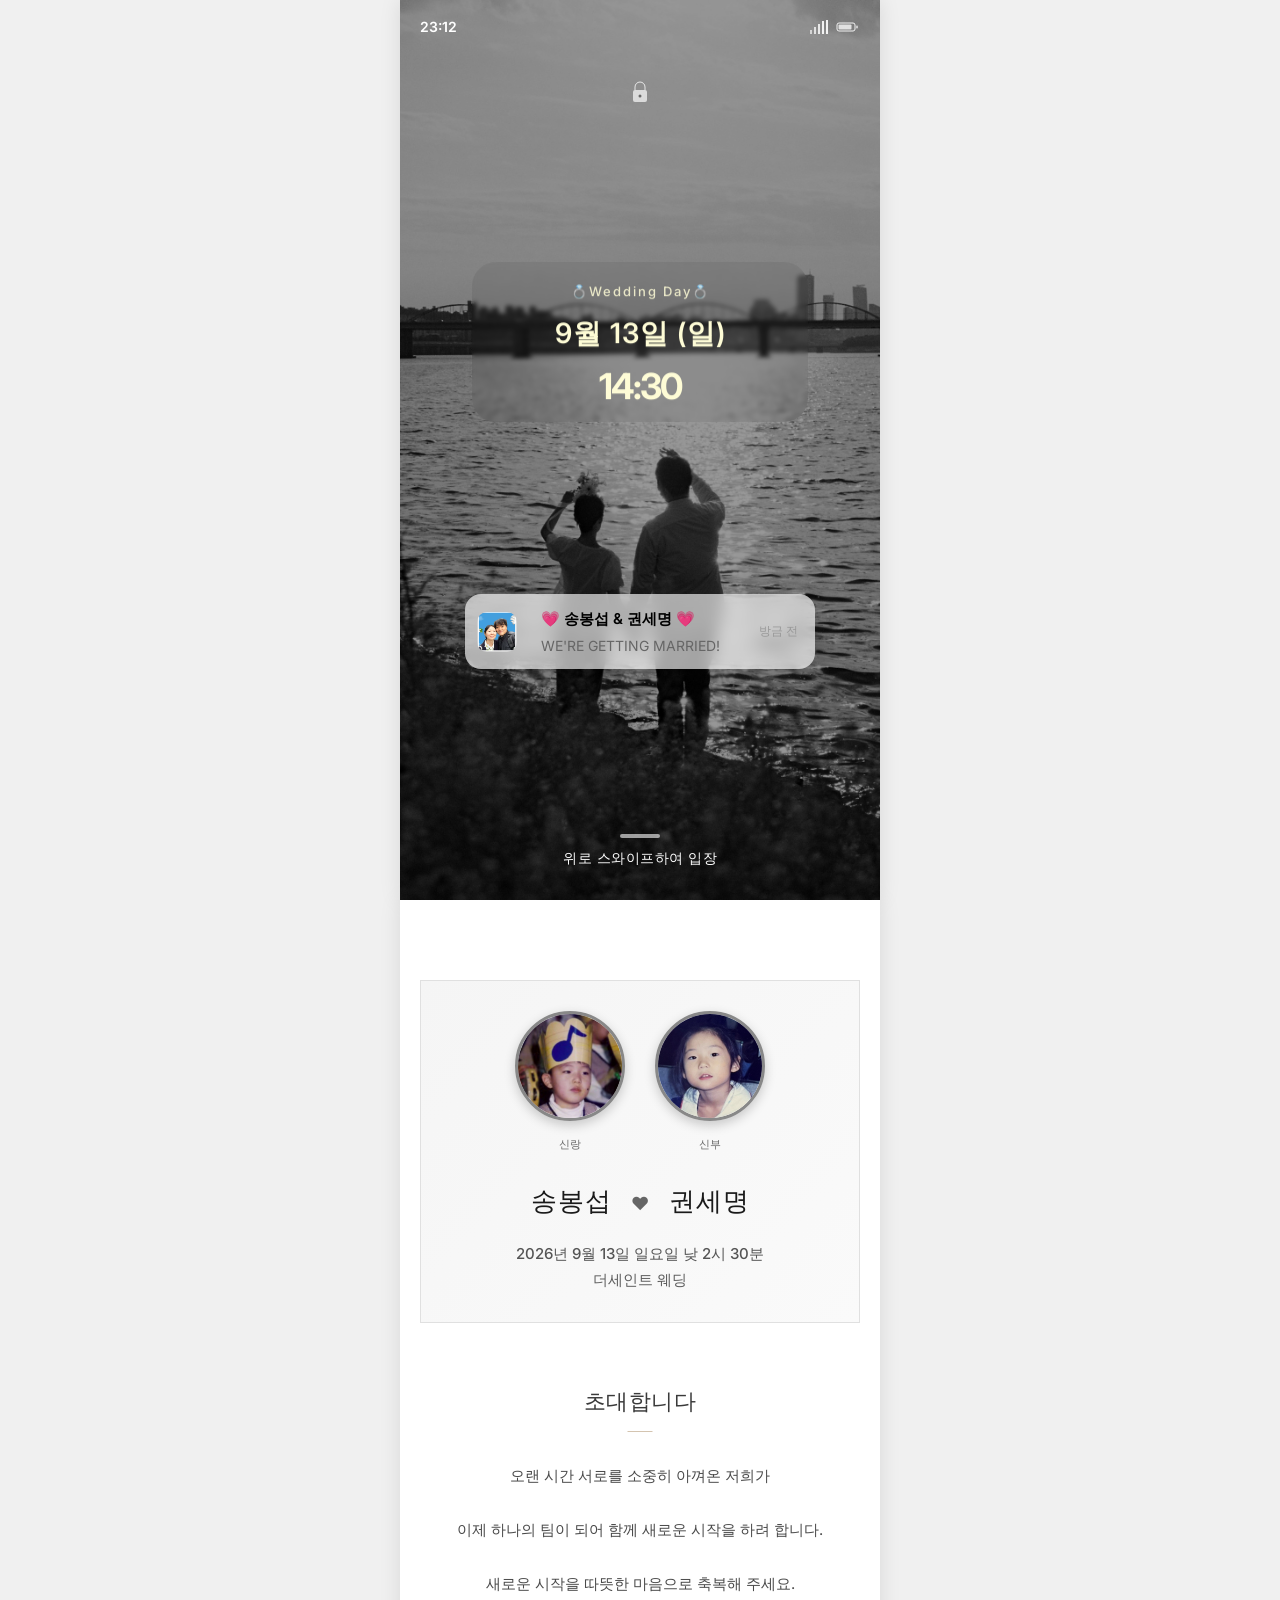
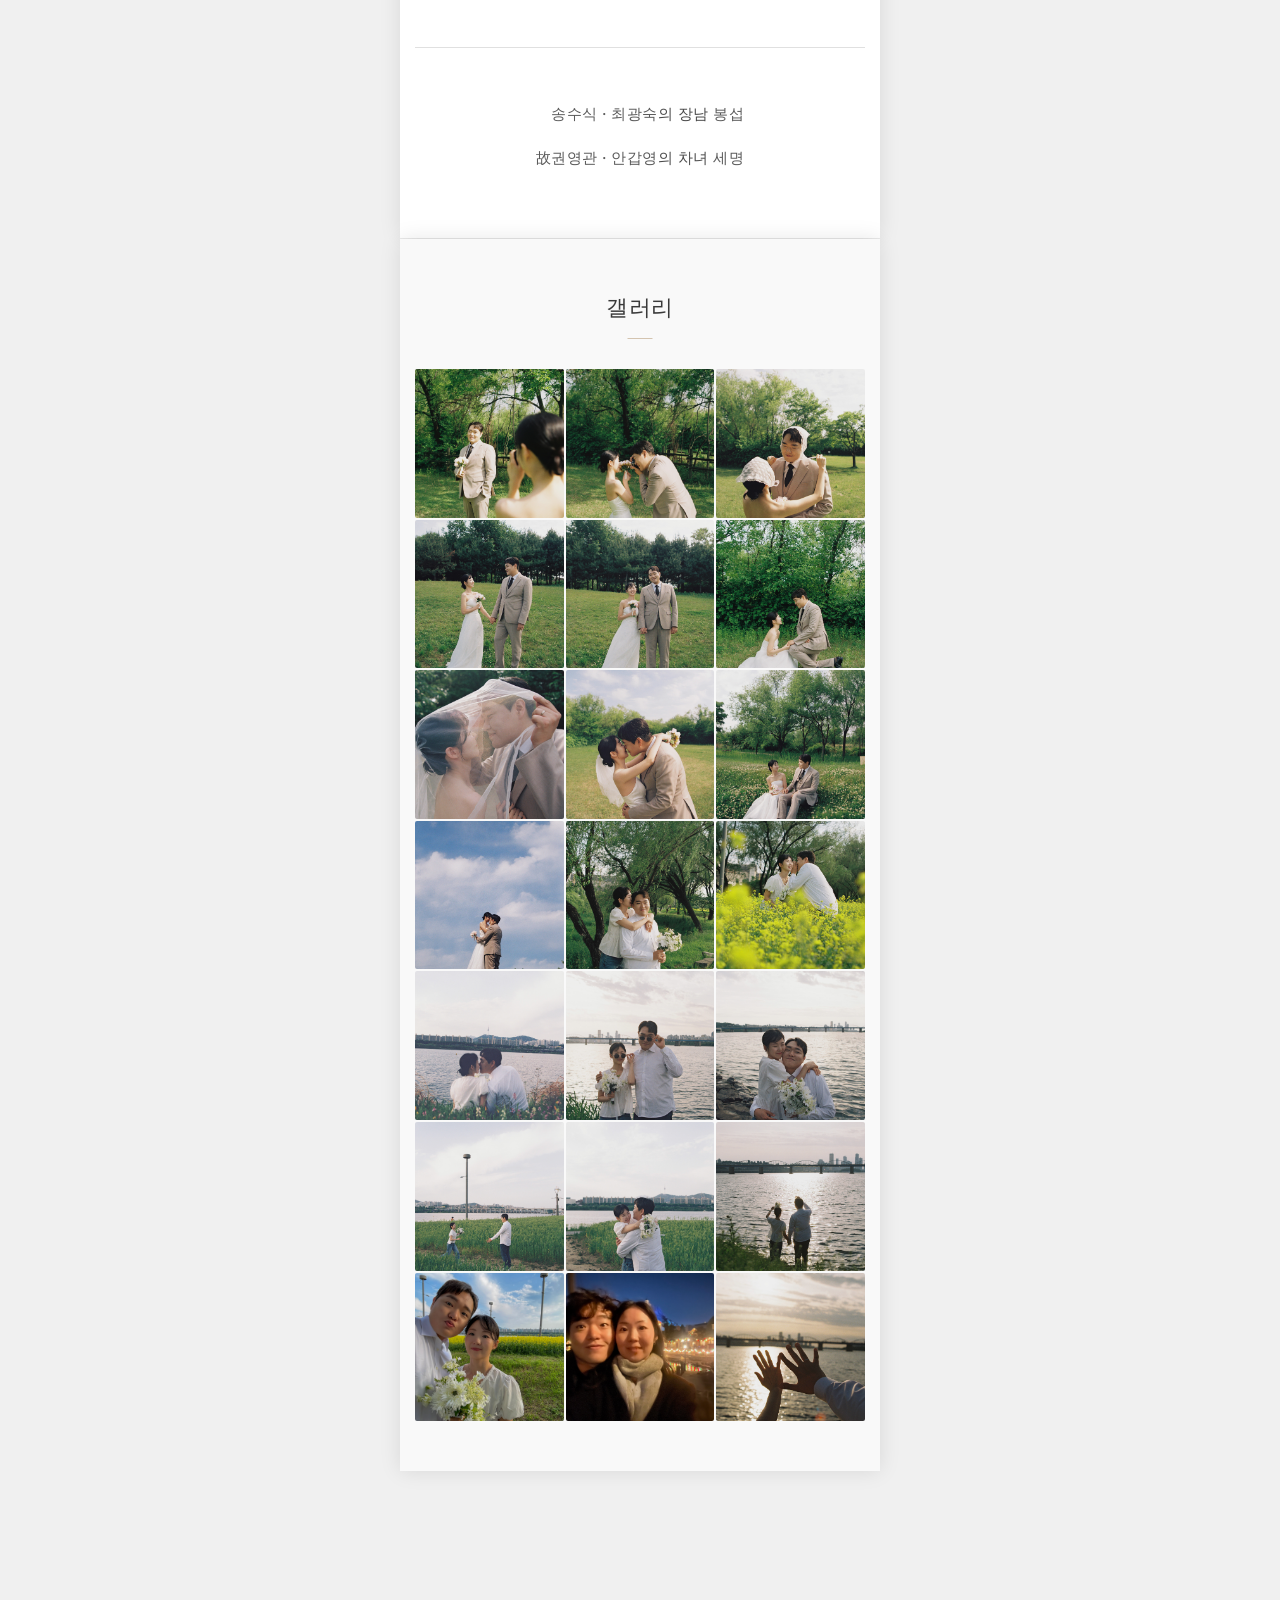
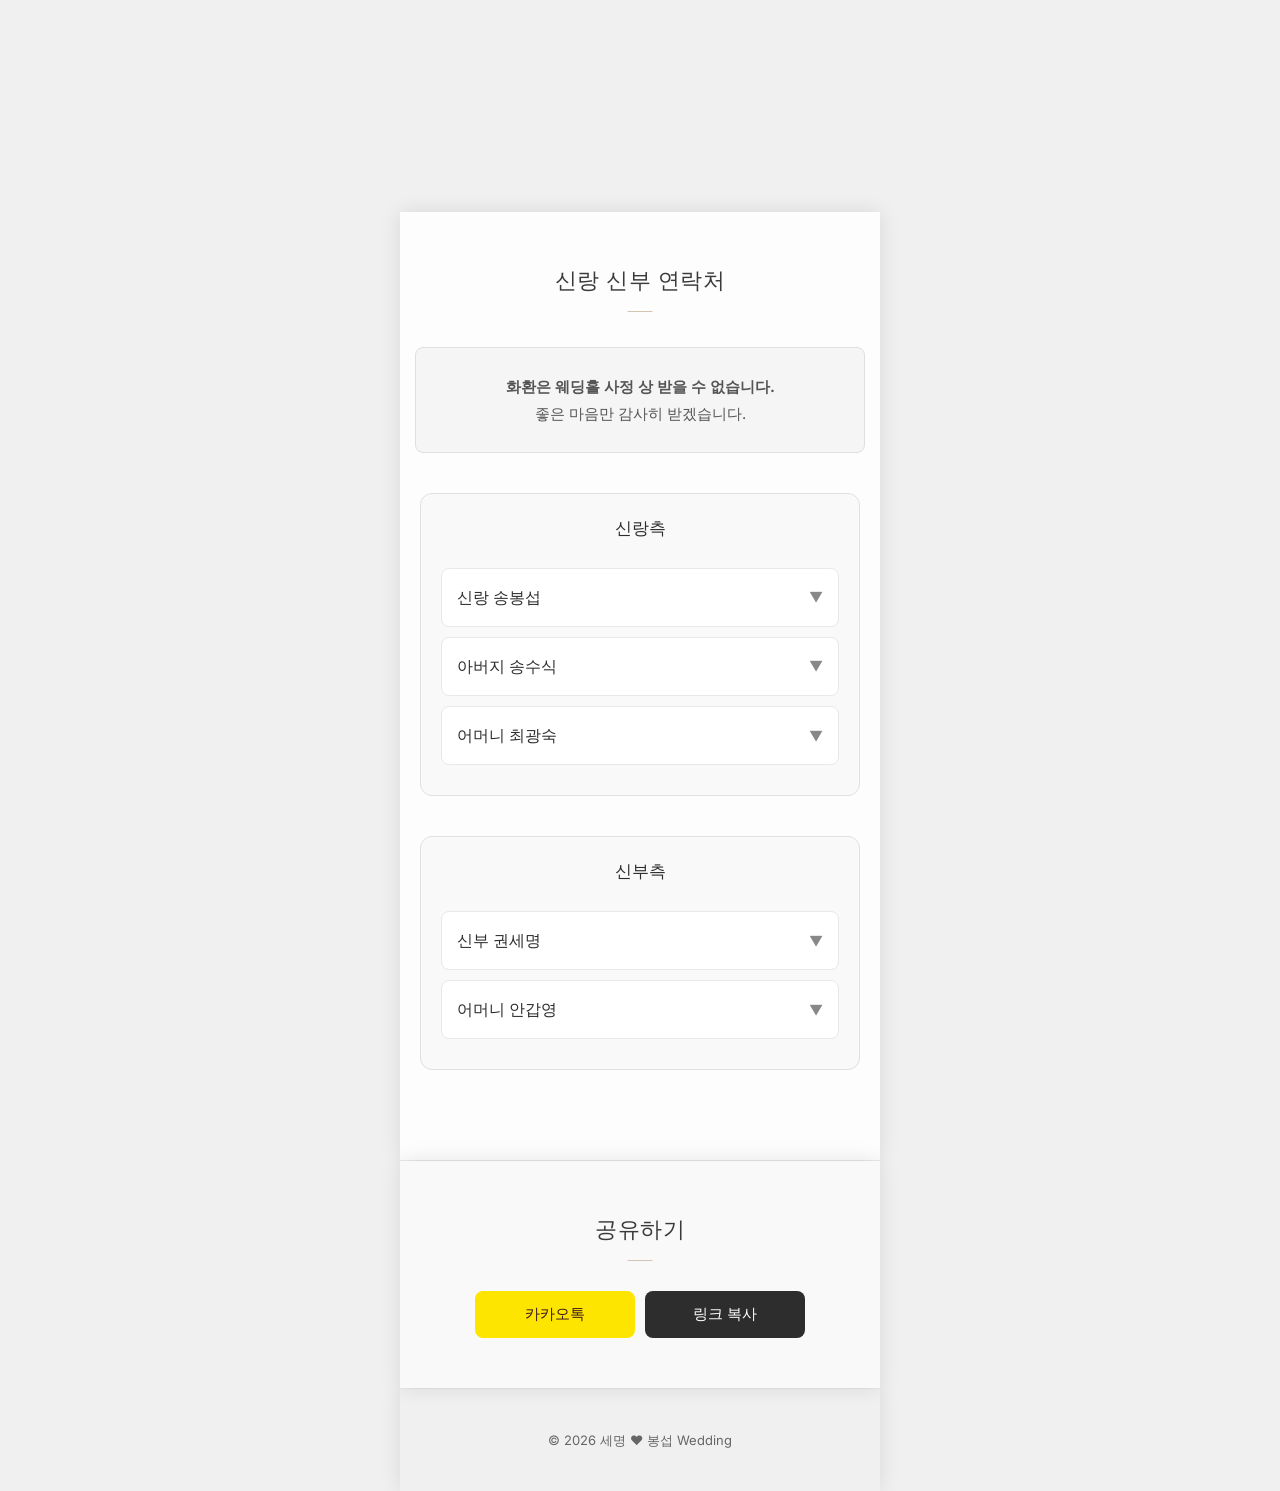
==== index.html @ 3d3e195f "20260707 계좌번호 태그 수정" ====
<!DOCTYPE html>
<html lang="ko">
<head>
    <meta charset="UTF-8">
    <meta name="viewport" content="width=device-width, initial-scale=1.0">
    <title>Happy Wedding Day!</title>
    <meta property="og:title" content="Song Bongsub & Kwon Semyung">
    <meta property="og:description" content="Sunday, September 13, 2026">
    <meta property="og:url" content="https://sb-wedding.github.io">
    <meta property="og:image" content="images/thumbnail_renewal.jpg">
    <link rel="stylesheet" href="styles.css?v=20260707-account">
    <link rel="preconnect" href="https://fonts.googleapis.com">
    <link rel="preconnect" href="https://fonts.gstatic.com" crossorigin>
    <link href="https://fonts.googleapis.com/css2?family=Noto+Serif+KR:wght@300;400;500;700&family=Nanum+Myeongjo:wght@400;700&family=Inter:wght@200;300;400;500;600;700&display=swap" rel="stylesheet">
    <script src="https://developers.kakao.com/sdk/js/kakao.js"></script>
</head>
<body class="page-groom" data-site-url="https://sb-wedding.github.io">
    <!-- 메인 커버 (잠금화면 스타일) -->
    <section class="cover">
        <div class="cover-image">
            <img src="images/thumbnail_renewal.jpg" alt="웨딩 메인 사진"> 
            <!-- 위 사진이 메인 사진이 됩니다. -->
        </div>
        
        <!-- 상태바 -->
        <div class="status-bar">
            <span class="time-status"></span>
            <div class="status-icons">
                <svg class="signal-icon" width="18" height="14" viewBox="0 0 18 14" fill="none">
                    <rect x="0" y="10" width="2" height="4" fill="white" opacity="0.7"/>
                    <rect x="4" y="7" width="2" height="7" fill="white" opacity="0.8"/>
                    <rect x="8" y="4" width="2" height="10" fill="white" opacity="0.9"/>
                    <rect x="12" y="1" width="2" height="13" fill="white"/>
                    <rect x="16" y="0" width="2" height="14" fill="white"/>
                </svg>
                <svg class="battery-icon" width="24" height="14" viewBox="0 0 24 14" fill="none">
                    <rect x="1" y="3" width="18" height="8" rx="2" fill="none" stroke="white" stroke-width="1"/>
                    <rect x="2.5" y="4.5" width="13" height="5" rx="1" fill="white" opacity="0.85"/>
                    <rect x="20" y="5.5" width="2" height="3" rx="1" fill="white" opacity="0.7"/>
                </svg>
            </div>
        </div>
        
        <!-- 잠금 아이콘 -->
        <div class="lock-icon">
            <svg width="22" height="26" viewBox="0 0 22 26" fill="none">
                <path d="M6 10V7C6 4.23858 8.23858 2 11 2C13.7614 2 16 4.23858 16 7V10" stroke="white" stroke-width="1" stroke-linecap="round"/>
                <rect x="4" y="10" width="14" height="12" rx="2" fill="white" opacity="0.85"/>
                <circle cx="11" cy="16" r="1.5" fill="black" opacity="0.6"/>
            </svg>
        </div>
        
        <!-- 날짜와 시간 -->
        <div class="lockscreen-datetime">
            <div class="lockscreen-wedding-label">💍Wedding Day💍</div>
            <div class="lockscreen-date">9월 13일 (일)</div>
            <div class="lockscreen-time">14:30</div>
        </div>
        
        <!-- 알림 스타일 메시지 -->
        <div class="notification">
            <div class="notification-icon">
                <img src="images/icon_heart_2.png" alt="하트">
            </div>
            <div class="notification-content">
                <div class="notification-title">💗 송봉섭 & 권세명 💗</div>
                <div class="notification-text">WE'RE GETTING MARRIED!</div>
            </div>
            <div class="notification-time">방금 전</div>
        </div>
        
        <!-- Swipe up 안내 -->
        <div class="swipe-up">
            <div class="swipe-line"></div>
            <p>위로 스와이프하여 입장</p>
        </div>
    </section>

    <!-- 인사말 -->
    <section class="greeting" id="main-content">
        <div class="couple-intro">
            <div class="couple-photos">
                <div class="groom-photo">
                    <img src="images/groom.jpg" alt="신랑 사진">
                    <span class="photo-label">신랑</span>
                </div>
                <div class="bride-photo">
                    <img src="images/bride.jpg" alt="신부 사진">
                    <span class="photo-label">신부</span>
                </div>
            </div>
            <h1 class="couple-names">송봉섭 <span class="heart">♥</span> 권세명</h1>
            <p class="wedding-info">
                <span class="wedding-date-full">2026년 9월 13일 일요일 낮 2시 30분</span><br>
                <span class="wedding-venue">더세인트 웨딩</span>
            </p>
        </div>
        
        <h2 class="section-title">초대합니다</h2>
        <!-- <p class="greeting-text">
            함께 있는 시간이 좋아<br>
            평생을 약속하게 되었습니다.<br><br>

            이제 그 마음 그대로<br>
            오래도록 함께 걸어가려 합니다.<br><br>

            부디 오셔서 저희의 새로운 출발을<br>
            축복해 주시면 감사하겠습니다.
        </p> -->
        <p class="greeting-text">
            오랜 시간 서로를 소중히 아껴온 저희가<br><br>

            이제 하나의 팀이 되어 함께 새로운 시작을 하려 합니다.<br><br>

            새로운 시작을 따뜻한 마음으로 축복해 주세요.<br>
        </p>
        <div class="parents">
            <div class="parent-info">
                <p><strong>　송수식 · 최광숙</strong>의 장남 <strong>봉섭</strong></p>
            </div>
            <div class="parent-info">
                <p><strong>故권영관 · 안갑영</strong>의 차녀 <strong>세명</strong></p>
            </div>
        </div>
    </section>

    <!-- 영상 -->
    <!-- <section class="video-section">
        <div class="video-container">
            <iframe
                src="https://www.youtube.com/embed/JA3NQjTsPOA"
                title="YouTube video player"
                frameborder="0"
                allow="accelerometer; autoplay; clipboard-write; encrypted-media; gyroscope; picture-in-picture; web-share"
                allowfullscreen>
            </iframe>
        </div>
    </section> -->

    <!-- 갤러리 -->
    <section class="gallery">
        <h2 class="section-title">갤러리</h2>
        <div class="gallery-grid">
            <img src="images/1.jpg" alt="Gallery 1" onclick="openGalleryModal(0)">
            <img src="images/2.jpg" alt="Gallery 2" onclick="openGalleryModal(1)">
            <img src="images/3.jpg" alt="Gallery 3" onclick="openGalleryModal(2)">
            <img src="images/4.jpg" alt="Gallery 4" onclick="openGalleryModal(3)">
            <img src="images/5.jpg" alt="Gallery 5" onclick="openGalleryModal(4)">
            <img src="images/6.jpg" alt="Gallery 6" onclick="openGalleryModal(5)">
            <img src="images/7.jpg" alt="Gallery 7" onclick="openGalleryModal(6)">
            <img src="images/8.jpg" alt="Gallery 8" onclick="openGalleryModal(7)">
            <img src="images/9.jpg" alt="Gallery 9" onclick="openGalleryModal(8)">
            <img src="images/10.jpg" alt="Gallery 10" onclick="openGalleryModal(9)">
            <img src="images/11.jpg" alt="Gallery 11" onclick="openGalleryModal(10)">
            <img src="images/12.jpg" alt="Gallery 12" onclick="openGalleryModal(11)">
            <img src="images/13.jpg" alt="Gallery 13" onclick="openGalleryModal(12)">
            <img src="images/14.jpg" alt="Gallery 14" onclick="openGalleryModal(13)">
            <img src="images/15.jpg" alt="Gallery 15" onclick="openGalleryModal(14)">
            <img src="images/16.jpg" alt="Gallery 16" onclick="openGalleryModal(15)">
            <img src="images/17.jpg" alt="Gallery 17" onclick="openGalleryModal(16)">
            <img src="images/18.jpg" alt="Gallery 18" onclick="openGalleryModal(17)">
            <img src="images/19.jpg" alt="Gallery 19" onclick="openGalleryModal(18)">
            <img src="images/20.jpg" alt="Gallery 20" onclick="openGalleryModal(19)">
            <img src="images/21.jpg" alt="Gallery 21" onclick="openGalleryModal(20)">
        </div>
        
    </section>

    <!-- 캘린더 -->
    <section class="calendar-section">
        <h2 class="section-title">9월 13일 일요일 낮 2시 30분</h2>
        <div class="calendar">
            <div class="calendar-header">
                <span class="month">2026년 9월</span>
            </div>
            <div class="weekdays">
                <span>일</span><span>월</span><span>화</span><span>수</span><span>목</span><span>금</span><span>토</span>
            </div>
            <div class="dates">
                <span class="empty"></span><span class="empty"></span><span>1</span><span>2</span><span>3</span><span>4</span><span>5</span>
                <span>6</span><span>7</span><span>8</span><span>9</span><span>10</span><span>11</span><span>12</span>
                <span class="wedding-day">13</span><span>14</span><span>15</span><span>16</span><span>17</span><span>18</span><span>19</span>
                <span>20</span><span>21</span><span>22</span><span>23</span><span>24</span><span>25</span><span>26</span>
                <span>27</span><span>28</span><span>29</span><span>30</span><span class="empty"></span><span class="empty"></span><span class="empty"></span>
            </div>
        </div>
        <p class="d-day">결혼식까지 <span id="dday">D-100</span></p>
        <button class="calendar-add-btn" onclick="addToCalendar()">📅 캘린더에 추가</button>
    </section>

    <!-- 오시는 길 -->
    <section class="location">
        <h2 class="section-title">오시는 길</h2>
        <div class="venue-info">
            <h3>더세인트웨딩</h3>
            <p>서울특별시 구로구 경인로 662 디큐브시티 41층 파노라마홀<br>
            02-2211-2400</p>
        </div>
        
        <div class="map-container">
            <div id="map" style="width:100%;height:350px;"></div>
        </div>

        <div class="transport">
            <div class="transport-item">
                <h4>🚇 지하철</h4>
                <p>신도림역 지하철 1번 출구에서 약 155m<br>
                혹은, B1층 통로(Office 2)로 연결되어 있습니다.</p>
            </div>
            <div class="transport-item">
                <h4>🚗 자가용</h4>
                <p>디큐브시티 지하주차장 이용<br>
                (서울 구로구 경인로 662 디큐브시티)<br>
                2시간 무료 주차<br>
            </div>
            <div class="transport-item">
                <h4>🚌 대절 버스</h4>
                <p> 더세인트웨딩 ↔️ 대구경북과학기술원, <br>
                한국전자통신연구원 대경권연구본부 <br>
                왕복 운행</p>
            </div>
        </div>

        <div class="map-buttons">
            <button onclick="window.open('https://kko.to/tojTdvqNdt')">카카오맵</button>
            <button onclick="window.open('https://naver.me/xExWm05A')">네이버지도</button>
        </div>
    </section>

    <!-- 마음 전하기 -->
    <section class="account">
        <h2 class="section-title">신랑 신부 연락처</h2>
        <!-- <p class="account-intro">
            이 날을 알아주시는 것만으로도<br>
            진심으로 감사드립니다.<br>
            함께하지 못하시는 분들의 연락도<br>
            언제나 반갑게 받겠습니다.
        </p> -->
        
        <p class="flower-notice">
            <strong>화환은 웨딩홀 사정 상 받을 수 없습니다.</strong><br>
            좋은 마음만 감사히 받겠습니다.
        </p>
        
        <div class="account-box">
            <h3>신랑측</h3>
            <div class="account-item" onclick="toggleAccount(this)">
                <p class="name">신랑 송봉섭</p>
                <span class="arrow">▼</span>
            </div>
            <div class="account-details">
                <button onclick="callPerson('010-4553-3504')">전화하기</button>
                <button onclick="sendSMS('010-4553-3504')">문자보내기</button>
                <div class="bank-info">
                    <p class="bank-label">마음 전하실 곳</p>
                    <p class="bank-account">국민은행 673001-01-341679 송봉섭</p>
                    <button class="copy-account-btn" onclick="copyAccount('673001-01-341679')">계좌번호 복사</button>
                </div>
            </div>

            <!-- 하단 계좌번호 및 연락처 수정하기 -->
            <div class="account-item" onclick="toggleAccount(this)">
                <p class="name">아버지 송수식</p>
                <span class="arrow">▼</span>
            </div>
            <div class="account-details">
                <button onclick="callPerson('010-7388-8381')">전화하기</button>
                <button onclick="sendSMS('010-7388-8381')">문자보내기</button>
                <div class="bank-info">
                    <p class="bank-label">마음 전하실 곳</p>
                    <p class="bank-account">국민은행 383601-04-086087 송수식</p>
                    <button class="copy-account-btn" onclick="copyAccount('383601-04-086087')">계좌번호 복사</button>
                </div>
            </div>
            
            <div class="account-item" onclick="toggleAccount(this)">
                <p class="name">어머니 최광숙</p>
                <span class="arrow">▼</span>
            </div>
            <div class="account-details">
                <button onclick="callPerson('010-5540-8381')">전화하기</button>
                <button onclick="sendSMS('010-5540-8381')">문자보내기</button>
                <div class="bank-info">
                    <p class="bank-label">마음 전하실 곳</p>
                    <p class="bank-account">국민은행 673001-01-341640 최광숙</p>
                    <button class="copy-account-btn" onclick="copyAccount('673001-01-341640')">계좌번호 복사</button>
                </div>
            </div>
        </div>

        <div class="account-box">
            <h3>신부측</h3>
            <div class="account-item" onclick="toggleAccount(this)">
                <p class="name">신부 권세명</p>
                <span class="arrow">▼</span>
            </div>
            <div class="account-details">
                <button onclick="callPerson('010-6800-4952')">전화하기</button>
                <button onclick="sendSMS('010-6800-4952')">문자보내기</button>
            </div>

            <div class="account-item" onclick="toggleAccount(this)">
                <p class="name">어머니 안갑영</p>
                <span class="arrow">▼</span>
            </div>
            <div class="account-details">
                <button onclick="callPerson('010-6626-2959')">전화하기</button>
                <button onclick="sendSMS('010-6626-2959')">문자보내기</button>
            </div>
            <!-- 여기까지 연락처 -->
        </div>
    </section>

    <!-- 방명록 제거하고 순서 변경 -->

    <!-- 하단 공유 버튼 -->
    <section class="share">
        <h2 class="section-title">공유하기</h2>
        <div class="share-buttons">
            <button onclick="shareKakao()" class="kakao">카카오톡</button>
            <button onclick="copyLink()" class="link">링크 복사</button>
        </div>
    </section>

    <!-- 푸터 -->
    <footer>
        <p>© 2026 세명 ❤️ 봉섭 Wedding</p>
    </footer>

    <!-- 갤러리 모달 -->
    <div id="galleryModal" class="gallery-modal">
        <div class="modal-content">
            <span class="close-modal" onclick="closeGalleryModal()">&times;</span>
            <img id="modalImage" src="" alt="">
            <button class="nav-btn prev-btn" onclick="prevImage()">&#8249;</button>
            <button class="nav-btn next-btn" onclick="nextImage()">&#8250;</button>
            <div class="modal-counter">
                <span id="currentIndex">1</span> / <span id="totalImages">22</span>
            </div>
        </div>
    </div>

    <!-- 카카오맵 API -->
    <script type="text/javascript" src="https://dapi.kakao.com/v2/maps/sdk.js?appkey=a502e286442858e1d2642dd6e3dfb632&libraries=services"></script>
    
    <script src="script.js?v=20260707-share"></script>
    <script>
        // 현재 시간 표시
        document.addEventListener('DOMContentLoaded', function() {
            function updateStatusTime() {
                const now = new Date();
                const hours = String(now.getHours()).padStart(2, '0');
                const minutes = String(now.getMinutes()).padStart(2, '0');
                const timeStatus = document.querySelector('.time-status');
                if (timeStatus) {
                    timeStatus.textContent = `${hours}:${minutes}`;
                }
            }
            
            updateStatusTime();
            setInterval(updateStatusTime, 1000);
            
            // 갤러리 모달 초기화
            initializeGallery();
            
            // 카카오맵 초기화
            if (window.kakao && kakao.maps) {
                // 지도를 표시할 div
                var mapContainer = document.getElementById('map');
                
                // 주소-좌표 변환 객체를 생성합니다
                var geocoder = new kakao.maps.services.Geocoder();
                
                // 주소로 좌표를 검색합니다
                geocoder.addressSearch('서울특별시 구로구 신도림동 692', function(result, status) {
                    
                    // 정상적으로 검색이 완료됐으면 
                     if (status === kakao.maps.services.Status.OK) {
                    
                        var coords = new kakao.maps.LatLng(result[0].y, result[0].x);
                        
                        var mapOption = {
                            center: coords,
                            level: 4
                        };
                        
                        var map = new kakao.maps.Map(mapContainer, mapOption);
                        
                        // 결과값으로 받은 위치를 마커로 표시합니다
                        var marker = new kakao.maps.Marker({
                            map: map,
                            position: coords
                        });
                
                        // 인포윈도우 내용
                        var iwContent = '<div style="padding:8px 10px; width:180px; text-align:center;">' +
                                        '<strong style="font-size:14px;">더세인트웨딩</strong><br>' +
                                        '<span style="font-size:12px; color:#666;">서울 구로구 경인로 신도림동 <br> 디큐브시티 41층 파노라마홀</span>' +
                                        '</div>';
                        
                        // 인포윈도우 생성
                        var infowindow = new kakao.maps.InfoWindow({
                            content: iwContent
                        });
                        
                        // 마커에 클릭이벤트 등록
                        kakao.maps.event.addListener(marker, 'click', function() {
                            infowindow.open(map, marker);
                        });
                        
                        // 초기에 인포윈도우 표시
                        infowindow.open(map, marker);
                        
                        // 지도 컨트롤 추가
                        var zoomControl = new kakao.maps.ZoomControl();
                        map.addControl(zoomControl, kakao.maps.ControlPosition.RIGHT);
                    } else {
                        // 주소 검색에 실패한 경우 기본 좌표 사용
                        var defaultCoords = new kakao.maps.LatLng(37.4870, 127.1010);
                        var mapOption = {
                            center: defaultCoords,
                            level: 3
                        };
                        var map = new kakao.maps.Map(mapContainer, mapOption);
                        var marker = new kakao.maps.Marker({
                            map: map,
                            position: defaultCoords
                        });
                    }
                });
            }
        });

        // 갤러리 관련 함수들
        let currentImageIndex = 0;
        const galleryImages = [
            'images/1.jpg',
            'images/2.jpg',
            'images/3.jpg',
            'images/4.jpg',
            'images/5.jpg',
            'images/6.jpg',
            'images/7.jpg',
            'images/8.jpg',
            'images/9.jpg',
            'images/10.jpg',
            'images/11.jpg',
            'images/12.jpg',
            'images/13.jpg',
            'images/14.jpg',
            'images/15.jpg',
            'images/16.jpg',
            'images/17.jpg',
            'images/18.jpg',
            'images/19.jpg',
            'images/20.jpg',
            'images/21.jpg',
        ];

        function initializeGallery() {
            const modal = document.getElementById('galleryModal');
            const modalImage = document.getElementById('modalImage');
            
            // 모달 외부 클릭시 닫기
            modal.addEventListener('click', function(e) {
                if (e.target === modal) {
                    closeGalleryModal();
                }
            });
            
            // 키보드 이벤트
            document.addEventListener('keydown', function(e) {
                if (modal.style.display === 'block') {
                    if (e.key === 'Escape') closeGalleryModal();
                    if (e.key === 'ArrowLeft') prevImage();
                    if (e.key === 'ArrowRight') nextImage();
                }
            });
            
            // 터치 이벤트 (스와이프)
            let startX = 0;
            let startY = 0;
            
            modalImage.addEventListener('touchstart', function(e) {
                startX = e.touches[0].clientX;
                startY = e.touches[0].clientY;
            });
            
            modalImage.addEventListener('touchend', function(e) {
                if (!startX || !startY) return;
                
                let endX = e.changedTouches[0].clientX;
                let endY = e.changedTouches[0].clientY;
                
                let diffX = startX - endX;
                let diffY = startY - endY;
                
                // 수평 스와이프가 수직 스와이프보다 클 때만 처리
                if (Math.abs(diffX) > Math.abs(diffY) && Math.abs(diffX) > 50) {
                    if (diffX > 0) {
                        nextImage(); // 왼쪽으로 스와이프 = 다음 이미지
                    } else {
                        prevImage(); // 오른쪽으로 스와이프 = 이전 이미지
                    }
                }
                
                startX = 0;
                startY = 0;
            });
        }
        
        function openGalleryModal(index) {
            currentImageIndex = index;
            const modal = document.getElementById('galleryModal');
            const modalImage = document.getElementById('modalImage');
            
            modalImage.src = galleryImages[index];
            modal.style.display = 'block';
            document.body.style.overflow = 'hidden'; // 스크롤 방지
            updateModalCounter();
            
            // 다음 2장과 이전 2장 미리 로딩
            preloadImages(index);
        }
        
        function preloadImages(currentIndex) {
            // 미리 로딩할 이미지 인덱스 계산
            const preloadIndices = [];
            
            // 다음 2장
            for (let i = 1; i <= 2; i++) {
                const nextIndex = (currentIndex + i) % galleryImages.length;
                preloadIndices.push(nextIndex);
            }
            
            // 이전 2장
            for (let i = 1; i <= 2; i++) {
                const prevIndex = (currentIndex - i + galleryImages.length) % galleryImages.length;
                preloadIndices.push(prevIndex);
            }
            
            // 이미지 미리 로딩
            preloadIndices.forEach(index => {
                if (index !== currentIndex) {
                    const img = new Image();
                    img.src = galleryImages[index];
                }
            });
        }
        
        function closeGalleryModal() {
            const modal = document.getElementById('galleryModal');
            modal.style.display = 'none';
            document.body.style.overflow = 'auto'; // 스크롤 복원
        }
        
        function nextImage() {
            currentImageIndex = (currentImageIndex + 1) % galleryImages.length;
            document.getElementById('modalImage').src = galleryImages[currentImageIndex];
            updateModalCounter();
            preloadImages(currentImageIndex);
        }
        
        function prevImage() {
            currentImageIndex = (currentImageIndex - 1 + galleryImages.length) % galleryImages.length;
            document.getElementById('modalImage').src = galleryImages[currentImageIndex];
            updateModalCounter();
            preloadImages(currentImageIndex);
        }
        
        function updateModalCounter() {
            document.getElementById('currentIndex').textContent = currentImageIndex + 1;
            document.getElementById('totalImages').textContent = galleryImages.length;
        }
    </script>
</body>
</html>
---- styles.css ----
* {
    margin: 0;
    padding: 0;
    box-sizing: border-box;
}

body {
    font-family: -apple-system, BlinkMacSystemFont, 'SF Pro Display', 'SF Pro Text', 'Inter', 'Helvetica Neue', Arial, sans-serif;
    line-height: 1.7;
    color: #2d2d2d;
    background-color: #f8f8f8;
    overflow-x: hidden;
}

/* 섹션 공통 스타일 - 모바일 우선 */
section {
    padding: 50px 15px;
    width: 100%;
    max-width: 480px;
    margin: 0 auto;
    background: #ffffff;
    margin-bottom: 1px;
    border: none;
}

.section-title {
    text-align: center;
    font-size: 22px;
    font-weight: 300;
    margin-bottom: 30px;
    color: #3a3a3a;
    letter-spacing: 0.5px;
    position: relative;
    padding-bottom: 12px;
}

.section-title:after {
    content: '';
    position: absolute;
    bottom: 0;
    left: 50%;
    transform: translateX(-50%);
    width: 25px;
    height: 1px;
    background: #d4c4b0;
}

/* 커버 섹션 - 잠금화면 스타일 */
.cover {
    padding: 0;
    position: relative;
    height: 100vh;
    /* dvh: iOS Safari 주소창/내비게이션 바 높이 정확히 반영, 구버전은 100vh로 폴백 */
    height: 100dvh;
    display: flex;
    flex-direction: column;
    overflow: hidden;
    background: linear-gradient(180deg, #2a2a2a 0%, #1a1a1a 100%);
    max-width: 480px;
    margin: 0 auto;
    width: 100%;
}

.cover-image {
    position: absolute;
    top: 0;
    left: 0;
    width: 100%;
    height: 100%;
    z-index: 0;
}

.cover-image img {
    width: 100%;
    height: 100%;
    object-fit: cover;
    /* 스크롤 진행도(--cover-color: 0=흑백, 1=원본 컬러)를 JS가 갱신 */
    --cover-color: 0;
    filter:
        grayscale(calc((1 - var(--cover-color)) * 100%))
        brightness(calc(0.6 + var(--cover-color) * 0.4))
        contrast(calc(1.1 - var(--cover-color) * 0.1));
    transition: filter 0.15s ease-out;
}

/* 상태바 */
.status-bar {
    position: absolute;
    top: 0;
    left: 0;
    right: 0;
    padding: 15px 20px;
    display: flex;
    justify-content: space-between;
    align-items: center;
    z-index: 10;
    color: white;
    font-family: -apple-system, BlinkMacSystemFont, 'SF Pro Display', 'SF Pro Text', 'Inter', 'Helvetica Neue', Arial, sans-serif;
}

.time-status {
    font-size: 14px;
    font-weight: 600;
    font-family: -apple-system, BlinkMacSystemFont, 'SF Pro Display', 'SF Pro Text', 'Inter', 'Helvetica Neue', Arial, sans-serif;
}

.status-icons {
    display: flex;
    gap: 8px;
    align-items: center;
}

.status-icons svg {
    opacity: 0.9;
}

/* 잠금 아이콘 */
.lock-icon {
    position: absolute;
    top: 80px;
    left: 50%;
    transform: translateX(-50%);
    z-index: 10;
}

.lock-icon svg {
    opacity: 0.8;
}

/* 날짜와 시간 */
.lockscreen-datetime {
    position: absolute;
    top: 38%;
    left: 50%;
    transform: translate(-50%, -50%);
    width: 70%;
    text-align: center;
    color: rgb(254, 252, 214);
    z-index: 10;
    font-family: -apple-system, BlinkMacSystemFont, 'SF Pro Display', 'SF Pro Text', 'Inter', 'Helvetica Neue', Arial, sans-serif;
    background: rgba(0, 0, 0, 0.065);
    -webkit-backdrop-filter: blur(2px);
    backdrop-filter: blur(2px);
    border-radius: 24px;
    padding: 18px 32px;
    animation: datetime-pulse 2s infinite;
}

.lockscreen-wedding-label {
    font-size: 13px;
    font-weight: 500;
    letter-spacing: 2px;
    margin-bottom: 8px;
    opacity: 0.85;
}

.lockscreen-date {
    font-size: 28px;
    font-weight: 600;
    margin-bottom: 10px;
    letter-spacing: 1px;
    font-family: -apple-system, BlinkMacSystemFont, 'SF Pro Display', 'SF Pro Text', 'Inter', 'Helvetica Neue', Arial, sans-serif;
}

.lockscreen-time {
    font-size: 36px;
    font-weight: 700;
    letter-spacing: -2px;
    line-height: 1;
    white-space: nowrap;
    font-family: -apple-system, BlinkMacSystemFont, 'SF Pro Display', 'SF Pro Text', 'Inter', 'Helvetica Neue', Arial, sans-serif;
}

/* 알림 메시지 */
.notification {
    position: absolute;
    top: 66%;
    left: 50%;
    transform: translateX(-50%);
    width: 90%;
    max-width: 350px;
    background: rgba(255, 255, 255, 0.635);
    /* -webkit- 접두사: Safari 및 구형 iOS/Android 브라우저 필수 */
    -webkit-backdrop-filter: blur(8px);
    backdrop-filter: blur(8px);
    border-radius: 16px;
    padding: 12px;
    display: -webkit-box;
    display: -webkit-flex;
    display: flex;
    -webkit-box-align: center;
    -webkit-align-items: center;
    align-items: center;
    /* gap 미지원 브라우저용 margin 폴백 */
    gap: 12px;
    z-index: 10;
    animation: slideIn 1s ease-out 0.5s both;
    box-shadow: 0 10px 40px rgba(0,0,0,0.3);
}

/* gap 지원 브라우저에서 margin 폴백 비활성화 */
@supports (gap: 12px) {
    .notification-icon {
        margin-right: 0;
    }
}

@keyframes slideIn {
    from {
        opacity: 0;
        transform: translateX(-50%) translateY(20px);
    }
    to {
        opacity: 1;
        transform: translateX(-50%) translateY(0);
    }
}

.notification-icon {
    width: 40px;
    height: 40px;
    min-width: 40px; /* flex shrink 방지 */
    border-radius: 10px;
    display: -webkit-box;
    display: -webkit-flex;
    display: flex;
    -webkit-box-align: center;
    -webkit-align-items: center;
    align-items: center;
    -webkit-box-pack: center;
    -webkit-justify-content: center;
    justify-content: center;
    font-size: 20px;
    margin-right: 12px; /* gap 미지원 브라우저 폴백 */
}

.notification-icon img {
    width: 100%;
    height: 100%;
    object-fit: cover;
    border-radius: 10px;
}

.notification-content {
    flex: 1;
}

.notification-title {
    font-size: 15px;
    font-weight: 600;
    color: #000;
    margin-bottom: 2px;
    font-family: -apple-system, BlinkMacSystemFont, 'SF Pro Display', 'SF Pro Text', 'Inter', 'Helvetica Neue', Arial, sans-serif;
}

.notification-text {
    font-size: 14px;
    color: #666;
    font-family: -apple-system, BlinkMacSystemFont, 'SF Pro Display', 'SF Pro Text', 'Inter', 'Helvetica Neue', Arial, sans-serif;
}

.notification-time {
    font-size: 12px;
    color: #999;
    margin-right: 5px;
    font-family: -apple-system, BlinkMacSystemFont, 'SF Pro Display', 'SF Pro Text', 'Inter', 'Helvetica Neue', Arial, sans-serif;
}

/* Swipe up 안내 */
.swipe-up {
    position: absolute;
    bottom: 30px;
    left: 50%;
    transform: translateX(-50%);
    text-align: center;
    color: white;
    z-index: 10;
    animation: pulse 2s infinite;
}

@keyframes pulse {
    0%, 100% {
        opacity: 1;
    }
    50% {
        opacity: 0.5;
    }
}

@keyframes datetime-pulse {
    0%, 100% {
        opacity: 1;
    }
    50% {
        opacity: 0.5;
    }
}

.swipe-line {
    width: 40px;
    height: 4px;
    background: rgba(255, 255, 255, 0.6);
    border-radius: 2px;
    margin: 0 auto 8px;
}

.swipe-up p {
    font-size: 14px;
    font-weight: 400;
    letter-spacing: 0.5px;
    font-family: -apple-system, BlinkMacSystemFont, 'SF Pro Display', 'SF Pro Text', 'Inter', 'Helvetica Neue', Arial, sans-serif;
}

/* 인사말 셉션 */
.greeting {
    background: #ffffff;
    text-align: center;
    padding-top: 80px;
}

/* 커플 소개 */
.couple-intro {
    margin-bottom: 60px;
    padding: 30px 20px;
    background: linear-gradient(135deg, #f5f5f5 0%, #fafafa 100%);
    border: 1px solid #e0e0e0;
    color: #2d2d2d;
    max-width: 440px;
    margin-left: auto;
    margin-right: auto;
}

.couple-photos {
    display: flex;
    justify-content: center;
    gap: 30px;
    margin-bottom: 25px;
}

.groom-photo, .bride-photo {
    text-align: center;
}

.groom-photo img, .bride-photo img {
    width: 110px;
    height: 110px;
    border-radius: 50%;
    object-fit: cover;
    border: 3px solid #888888;
    box-shadow: 0 4px 12px rgba(0, 0, 0, 0.2);
}

.photo-label {
    display: block;
    margin-top: 6px;
    font-size: 11px;
    color: #666666;
    font-weight: 500;
    letter-spacing: 0.5px;
}

.couple-names {
    font-size: 26px;
    font-weight: 500;
    margin-bottom: 18px;
    letter-spacing: 1px;
    color: #1a1a1a;
    white-space: nowrap;
    overflow: hidden;
    text-overflow: ellipsis;
}

.couple-names .heart {
    color: #666666;
    margin: 0 12px;
    display: inline-block;
    font-size: 18px;
    animation: gentle-pulse 3s infinite;
}

@keyframes gentle-pulse {
    0%, 100% { transform: scale(1); opacity: 0.8; }
    50% { transform: scale(1.1); opacity: 1; }
}


.wedding-info {
    font-size: 15px;
    line-height: 1.7;
    color: #555555;
    word-break: keep-all;
    hyphens: none;
}

.wedding-date-full {
    font-weight: 500;
}

.wedding-venue {
    opacity: 0.95;
}

.greeting-text {
    font-size: 15px;
    line-height: 1.8;
    color: #4a4a4a;
    margin-bottom: 35px;
    font-weight: 400;
    word-break: keep-all;
    hyphens: none;
}

.parents {
    margin-top: 50px;
    padding-top: 35px;
    border-top: 1px solid #e0e0e0;
}

.parent-info {
    margin: 18px 0;
    font-size: 15px;
    color: #4a4a4a;
    letter-spacing: 0.5px;
    word-break: keep-all;
    white-space: nowrap;
    overflow: hidden;
    text-overflow: ellipsis;
}

.parent-info strong {
    color: #5a5a5a;
    font-weight: 500;
}

/* 우리의 이야기 (영상) 섹션 */
.video-section {
    background: #ffffff;
    text-align: center;
}

.video-container {
    position: relative;
    width: 100%;
    max-width: 480px;
    padding-bottom: 56.25%; /* 16:9 비율 */
    height: 0;
    overflow: hidden;
    margin: 0 auto;
    border-radius: 8px;
    box-shadow: 0 2px 8px rgba(0,0,0,0.1);
}

.video-container iframe {
    position: absolute;
    top: 0;
    left: 0;
    width: 100%;
    height: 100%;
    border-radius: 8px;
}

/* 갤러리 섹션 */
.gallery {
    background: #f9f9f9;
}

.gallery-grid {
    display: grid;
    grid-template-columns: repeat(3, 1fr);
    gap: 2px;
    margin-top: 25px;
    width: 100%;
    max-width: 480px;
    margin-left: auto;
    margin-right: auto;
}

.gallery-grid img {
    width: 100%;
    height: calc((min(100vw, 480px) - 30px - 4px) / 3);
    object-fit: cover;
    border-radius: 2px;
    transition: all 0.3s;
    filter: brightness(0.95);
    cursor: pointer;
}

.gallery-grid img:hover {
    transform: scale(1.03);
    filter: brightness(1);
    box-shadow: 0 4px 12px rgba(0,0,0,0.1);
}

/* 갤러리 더보기 안내 */
.gallery-more-info {
    margin-top: 30px;
    text-align: center;
}

.more-photos-hint {
    display: inline-block;
    padding: 15px 20px;
    background: rgba(0, 0, 0, 0.05);
    border: 1px solid rgba(0, 0, 0, 0.15);
    border-radius: 25px;
    animation: gentle-bounce 2s infinite ease-in-out;
}

.hint-icon {
    font-size: 18px;
    margin-right: 8px;
    vertical-align: middle;
}

.more-photos-hint p {
    display: inline;
    font-size: 14px;
    color: #4a4a4a;
    margin: 0;
    font-weight: 400;
    white-space: nowrap;
}

.photo-count {
    font-size: 12px;
    color: #b8a798;
    margin-left: 5px;
    font-weight: 300;
    white-space: nowrap;
}

@keyframes gentle-bounce {
    0%, 100% { 
        transform: translateY(0); 
        opacity: 0.8;
    }
    50% { 
        transform: translateY(-3px); 
        opacity: 1;
    }
}

/* 갤러리 모달 */
.gallery-modal {
    display: none;
    position: fixed;
    z-index: 10000;
    left: 0;
    top: 0;
    width: 100%;
    height: 100%;
    background-color: rgba(0, 0, 0, 0.9);
    backdrop-filter: blur(5px);
}

.modal-content {
    position: relative;
    width: 100%;
    height: 100%;
    display: flex;
    align-items: center;
    justify-content: center;
}

.modal-content img {
    max-width: 90%;
    max-height: 90%;
    object-fit: contain;
    border-radius: 8px;
}

.close-modal {
    position: absolute;
    top: 20px;
    right: 30px;
    color: white;
    font-size: 40px;
    font-weight: 300;
    cursor: pointer;
    z-index: 10001;
    transition: opacity 0.3s;
}

.close-modal:hover {
    opacity: 0.7;
}

.nav-btn {
    position: absolute;
    top: 50%;
    transform: translateY(-50%);
    background: rgba(255, 255, 255, 0.08);
    border: 1px solid rgba(255, 255, 255, 0.15);
    color: white;
    font-size: 20px;
    padding: 10px 14px;
    cursor: pointer;
    border-radius: 6px;
    transition: all 0.3s;
    backdrop-filter: blur(4px);
}

.nav-btn:hover {
    background: rgba(255, 255, 255, 0.15);
}

.prev-btn {
    left: 20px;
}

.next-btn {
    right: 20px;
}

.modal-counter {
    position: absolute;
    bottom: 30px;
    left: 50%;
    transform: translateX(-50%);
    color: white;
    background: rgba(0, 0, 0, 0.5);
    padding: 8px 16px;
    border-radius: 20px;
    font-size: 14px;
    backdrop-filter: blur(10px);
}

/* 캘린더 셉션 */
.calendar-section {
    background: #ffffff;
    text-align: center;
}

.calendar {
    max-width: 350px;
    margin: 0 auto 40px;
    background: #f9f9f9;
    border: 1px solid #e0e0e0;
    border-radius: 12px;
    padding: 20px;
}

.calendar-header {
    text-align: center;
    margin-bottom: 20px;
}

.month {
    font-size: 17px;
    font-weight: 500;
    color: #3a3a3a;
    letter-spacing: 0.8px;
}

.weekdays, .dates {
    display: grid;
    grid-template-columns: repeat(7, 1fr);
    text-align: center;
}

.weekdays span {
    font-size: 12px;
    color: #9a9a9a;
    padding: 12px 0;
    font-weight: 500;
}

.weekdays span:first-child {
    color: #777777;
}

.weekdays span:last-child {
    color: #777777;
}

.dates span {
    padding: 10px;
    font-size: 14px;
    cursor: pointer;
    transition: all 0.3s;
    color: #7a7a7a;
}

.dates span:hover:not(.empty):not(.wedding-day) {
    background: #f0f0f0;
    border-radius: 8px;
}

.dates .empty {
    cursor: default;
}

.dates .wedding-day {
    background: #555555;
    color: white;
    border-radius: 8px;
    font-weight: 600;
    position: relative;
}

.d-day {
    font-size: 17px;
    color: #555555;
    margin-top: 25px;
    font-weight: 500;
}

.calendar-add-btn {
    display: block;
    margin: 16px auto 0;
    padding: 10px 24px;
    background: #ffffff;
    color: #555555;
    border: 1px solid #d4c4b0;
    border-radius: 20px;
    font-size: 14px;
    font-weight: 500;
    letter-spacing: 0.5px;
    cursor: pointer;
    transition: background 0.2s, color 0.2s;
}

.calendar-add-btn:active {
    background: #f0ebe4;
}

/* 오시는 길 섹션 */
.location {
    background: #f9f9f9;
}

.venue-info {
    text-align: center;
    margin-bottom: 30px;
}

.venue-info h3 {
    font-size: 22px;
    margin-bottom: 12px;
    color: #2d2d2d;
    font-weight: 500;
    word-break: keep-all;
}

.venue-info p {
    color: #4a4a4a;
    font-size: 15px;
    line-height: 1.8;
    word-break: keep-all;
    hyphens: none;
}

.map-container {
    margin: 35px auto;
    border-radius: 12px;
    overflow: hidden;
    box-shadow: 0 2px 8px rgba(0,0,0,0.08);
    max-width: 480px;
}

#map {
    width: 100%;
    max-width: 480px;
    height: 300px;
    margin: 0 auto;
}

#map img {
    width: 100%;
    height: 100%;
    object-fit: cover;
}

.transport {
    margin: 30px 0;
}

.transport-item {
    margin: 25px 0;
    padding: 20px;
    background: white;
    border-radius: 8px;
    border: 1px solid #e8e8e8;
}

.transport-item:last-child {
    border-bottom: none;
}

.transport-item h4 {
    font-size: 16px;
    margin-bottom: 10px;
    color: #2d2d2d;
    font-weight: 500;
}

.transport-item p {
    font-size: 15px;
    color: #4a4a4a;
    line-height: 1.8;
    word-break: keep-all;
    hyphens: none;
}

.map-buttons {
    display: flex;
    gap: 10px;
    justify-content: center;
    margin-top: 20px;
}

.map-buttons button {
    flex: 1;
    padding: 12px 18px;
    background: white;
    border: 1px solid #e0e0e0;
    border-radius: 8px;
    font-size: 14px;
    cursor: pointer;
    transition: all 0.3s;
    color: #2d2d2d;
    font-weight: 500;
}

.map-buttons button:hover {
    background: #f0f0f0;
    border-color: #cccccc;
}

/* 마음 전하기 섹션 */
.account {
    background: #fdfdfd;
}

.account-intro {
    text-align: center;
    color: #7a7a7a;
    font-size: 15px;
    line-height: 1.8;
    margin-bottom: 40px;
}

.account-box {
    margin: 40px auto;
    padding: 20px;
    background: #f9f9f9;
    border-radius: 12px;
    border: 1px solid #e0e0e0;
    max-width: 440px;
}

.account-box h3 {
    font-size: 17px;
    margin-bottom: 25px;
    color: #2d2d2d;
    text-align: center;
    font-weight: 500;
}

.account-item {
    display: flex;
    justify-content: space-between;
    align-items: center;
    padding: 15px;
    background: white;
    border-radius: 8px;
    margin: 10px 0;
    cursor: pointer;
    transition: all 0.3s;
    border: 1px solid #e8e8e8;
}

.account-item:hover {
    background: #f8f8f8;
}

.account-item .name {
    font-size: 16px;
    color: #2d2d2d;
    font-weight: 400;
}

.account-item .arrow {
    color: #888888;
    transition: transform 0.3s;
    font-size: 14px;
}

.account-item.active .arrow {
    transform: rotate(180deg);
}

.account-details {
    display: none;
    padding: 15px;
    background: #f8f8f8;
    margin-top: -10px;
    margin-bottom: 10px;
    border-radius: 0 0 8px 8px;
    text-align: center;
}

.account-details.show {
    display: block;
}

.account-details p {
    font-size: 14px;
    color: #4a4a4a;
    margin-bottom: 12px;
    line-height: 1.6;
}

.account-details button {
    padding: 10px 20px;
    background: #555555;
    color: white;
    border: none;
    border-radius: 6px;
    font-size: 13px;
    cursor: pointer;
    transition: all 0.3s;
    margin: 5px;
    font-weight: 500;
}

.account-details button:hover {
    background: #333333;
    transform: translateY(-1px);
}

.account-details .phone {
    color: #666666;
    font-size: 13px;
    display: block;
    margin-top: 5px;
}

.bank-info {
    margin-top: 14px;
    padding: 14px;
    background: #ffffff;
    border: 1px solid #e5e0d8;
    border-radius: 8px;
}

.account-details .bank-label {
    margin-bottom: 6px;
    color: #777777;
    font-size: 13px;
}

.account-details .bank-account {
    margin-bottom: 10px;
    color: #2d2d2d;
    font-size: 14px;
    font-weight: 500;
    word-break: keep-all;
}

.sample-tag {
    display: inline-block;
    margin-right: 6px;
    padding: 2px 7px;
    border-radius: 999px;
    background: #f1ebe3;
    color: #8b735f;
    font-size: 11px;
    font-weight: 600;
    line-height: 1.4;
}

.account-details .copy-account-btn {
    background: #8b735f;
}

.account-details .copy-account-btn:hover {
    background: #6f5a49;
}

.flower-notice {
    text-align: center;
    color: #555555;
    font-size: 15px;
    line-height: 1.8;
    margin: 35px 0;
    padding: 25px;
    background: #f5f5f5;
    border-radius: 8px;
    font-weight: 400;
    border: 1px solid #e0e0e0;
}

/* 방명록 섹션 */
.guestbook {
    background: #fdfdfd;
}

.guestbook-form {
    margin-bottom: 30px;
    padding: 20px;
    background: #f5f5f5;
    border-radius: 10px;
}

.guestbook-form input,
.guestbook-form textarea {
    width: 100%;
    padding: 12px;
    margin-bottom: 10px;
    border: 1px solid #cccccc;
    border-radius: 5px;
    font-size: 14px;
}

.guestbook-form textarea {
    height: 80px;
    resize: vertical;
}

.guestbook-form button {
    width: 100%;
    padding: 12px;
    background: #555555;
    color: white;
    border: none;
    border-radius: 5px;
    font-size: 16px;
    cursor: pointer;
    transition: all 0.3s;
}

.guestbook-form button:hover {
    background: #333333;
}

.guestbook-list {
    max-height: 400px;
    overflow-y: auto;
}

.guestbook-item {
    padding: 15px;
    background: #f5f5f5;
    border-radius: 10px;
    margin-bottom: 10px;
}

.guest-name {
    font-weight: 500;
    color: #2d2d2d;
    margin-bottom: 5px;
}

.guest-message {
    color: #4a4a4a;
    font-size: 14px;
    line-height: 1.6;
    margin-bottom: 5px;
}

.guest-date {
    color: #888888;
    font-size: 12px;
    text-align: right;
}

/* 공유하기 섹션 */
.share {
    background: #f9f9f9;
    text-align: center;
}

.share-buttons {
    display: flex;
    gap: 10px;
    justify-content: center;
}

.share-buttons button {
    flex: 1;
    max-width: 160px;
    padding: 14px 24px;
    border: none;
    border-radius: 8px;
    font-size: 15px;
    cursor: pointer;
    transition: all 0.3s;
    font-weight: 500;
}

.share-buttons .kakao {
    background: #FEE500;
    color: #3c1e1e;
}

.share-buttons .kakao:hover {
    background: #fdd835;
    transform: translateY(-2px);
    box-shadow: 0 4px 12px rgba(254, 229, 0, 0.3);
}

.share-buttons .link {
    background: #2d2d2d;
    color: white;
}

.share-buttons .link:hover {
    background: #1a1a1a;
    transform: translateY(-2px);
    box-shadow: 0 4px 12px rgba(0, 0, 0, 0.3);
}

/* 푸터 */
footer {
    background: #f0f0f0;
    text-align: center;
    padding: 40px 20px;
    color: #666666;
    font-size: 13px;
    max-width: 480px;
    margin: 0 auto;
}

/* 플로팅 버튼 - 제거됨 */

/* 애니메이션 */
@keyframes fadeIn {
    from {
        opacity: 0;
        transform: translateY(30px);
    }
    to {
        opacity: 1;
        transform: translateY(0);
    }
}

section {
    animation: fadeIn 1s ease-out;
}

/* 데스크톱 반응형 - 최대 너비 제한 */
@media (min-width: 481px) {
    body {
        background: #f0f0f0;
    }
    
    .cover,
    section,
    footer {
        box-shadow: 0 0 20px rgba(0,0,0,0.1);
    }
}

/* 작은 화면 최적화 */
@media (max-width: 360px) {
    .lockscreen-time {
        font-size: 60px;
    }
    
    .couple-names {
        font-size: 24px;
    }
    
    .couple-photos {
        gap: 20px;
    }
    
    .groom-photo img, .bride-photo img {
        width: 90px;
        height: 90px;
    }
    
    section {
        padding: 40px 12px;
    }
    
    .section-title {
        font-size: 20px;
    }
    
    .couple-intro {
        padding: 25px 15px;
    }
    
    .more-photos-hint {
        padding: 12px 16px;
    }
    
    .more-photos-hint p {
        font-size: 13px;
    }
    
    .calendar {
        padding: 15px;
    }
    
    .account-box {
        padding: 15px;
    }
}

/* 짧은 화면 최적화 (iPhone SE 1세대, 가로모드 등) */
/* top은 transform: translate(-50%, -50%) 기준으로 요소 중심 위치 */
@media (max-height: 640px) {
    .lockscreen-time {
        font-size: 52px;
    }

    .lockscreen-datetime {
        top: 35%;
    }

    .notification {
        top: 64%;
    }
}

/* 중간 사이즈 화면 최적화 */
@media (min-width: 361px) and (max-width: 480px) {
    .couple-intro {
        padding: 35px 25px;
    }
    
    .calendar {
        padding: 22px;
    }
    
    .account-box {
        padding: 22px;
    }
    
    .gallery-grid img {
        height: calc((min(100vw, 480px) - 30px - 4px) / 3);
    }
}
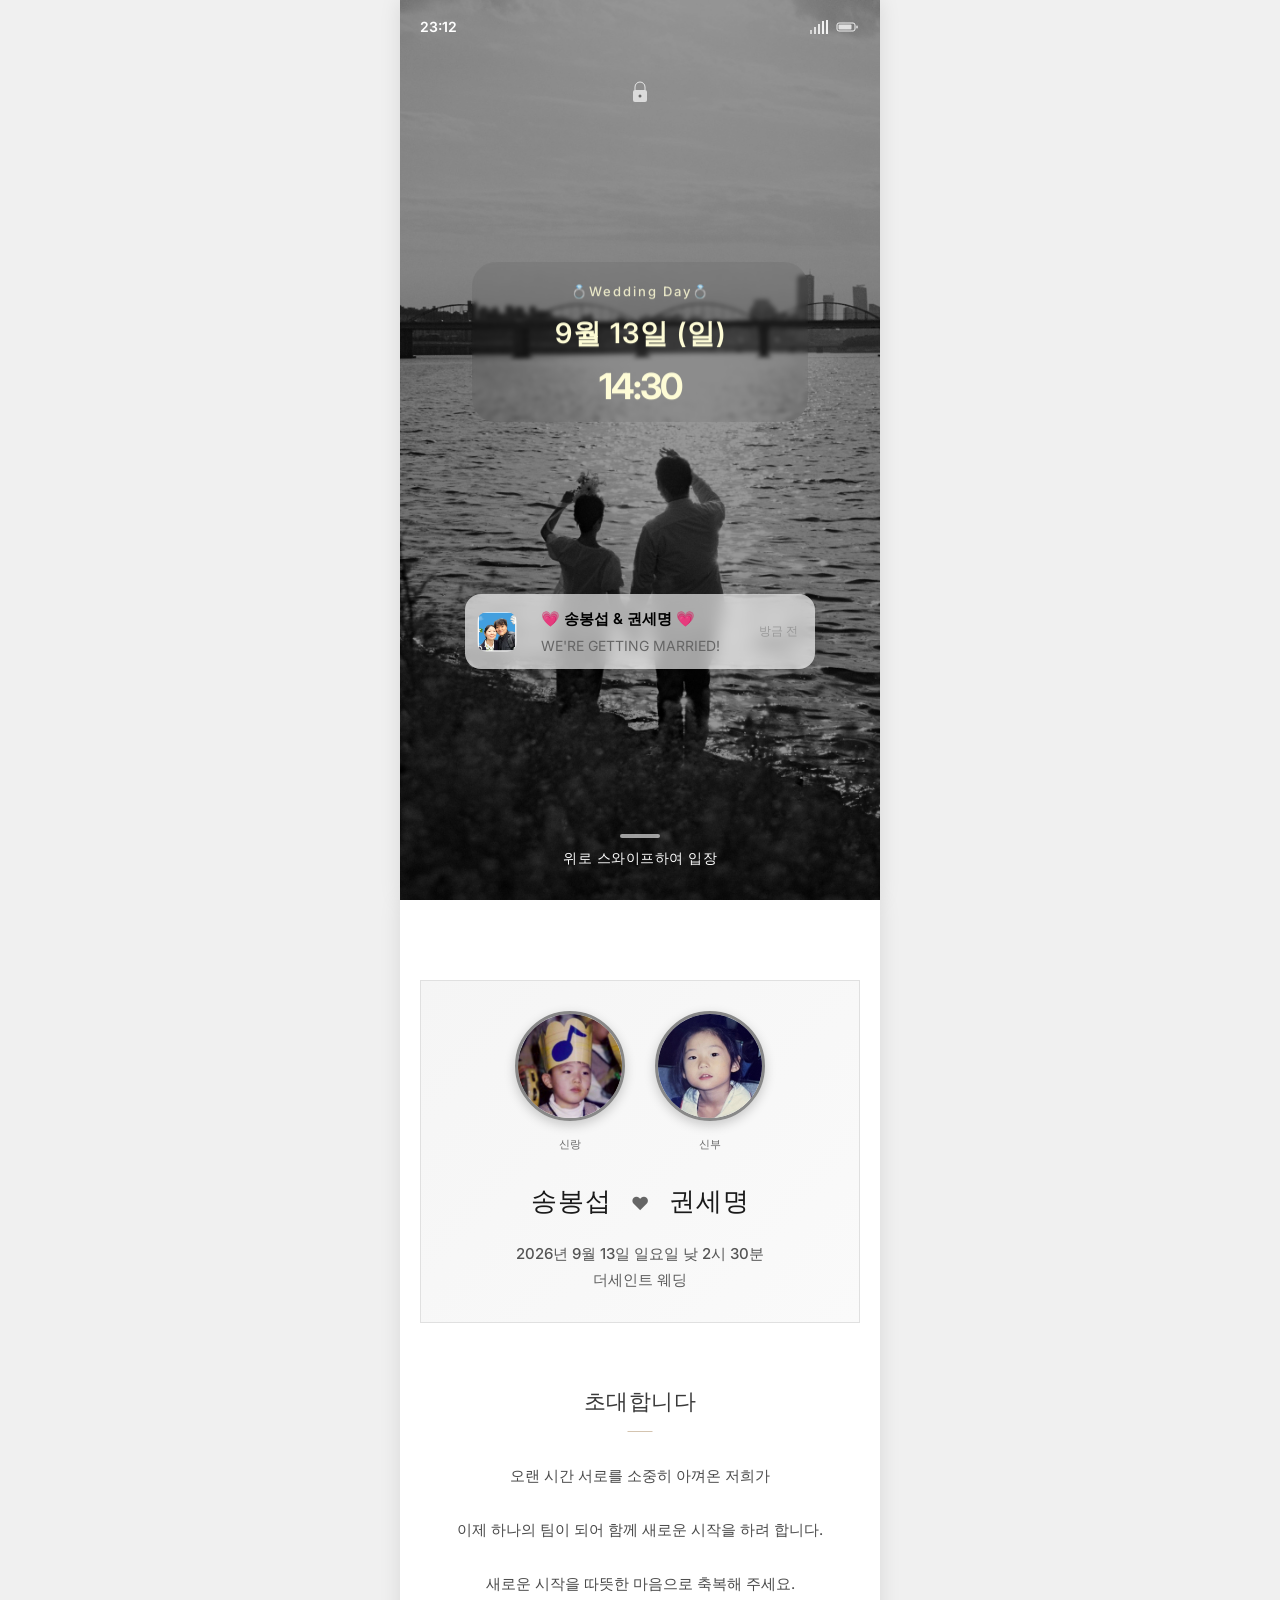
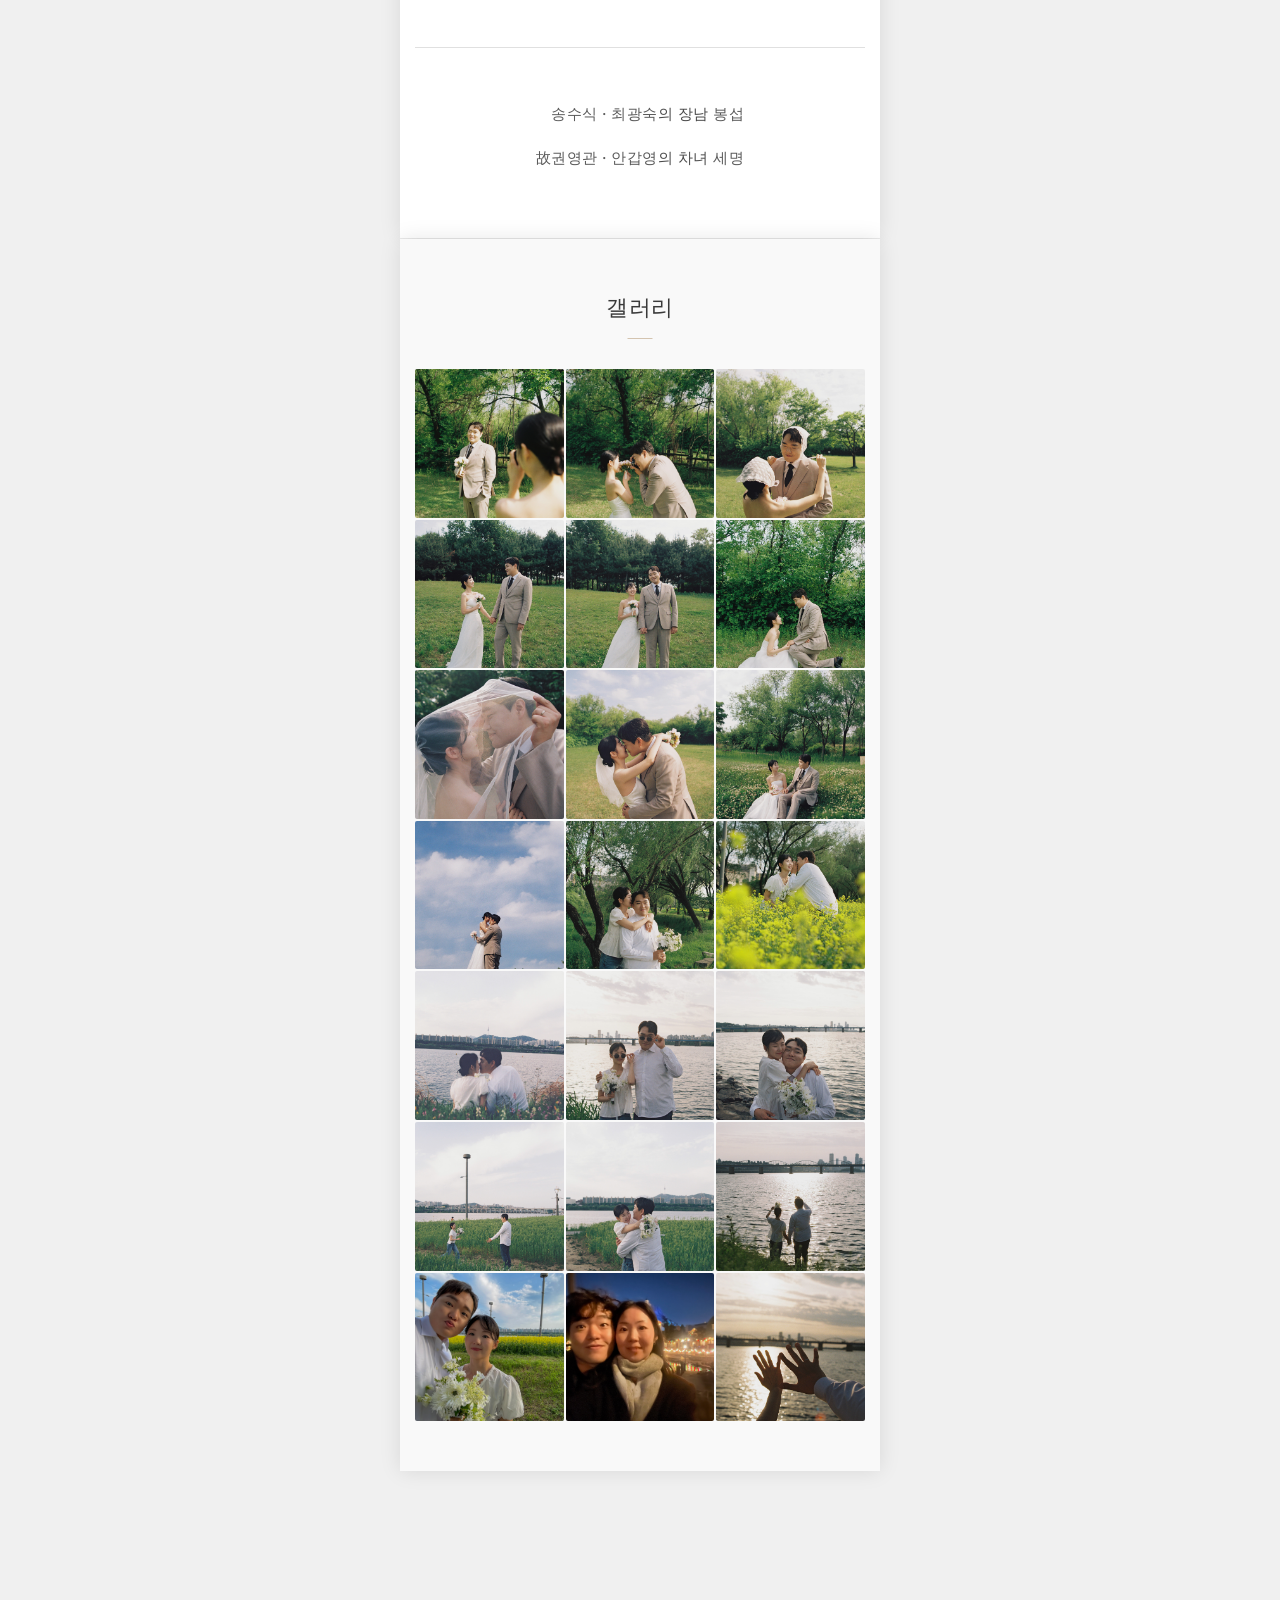
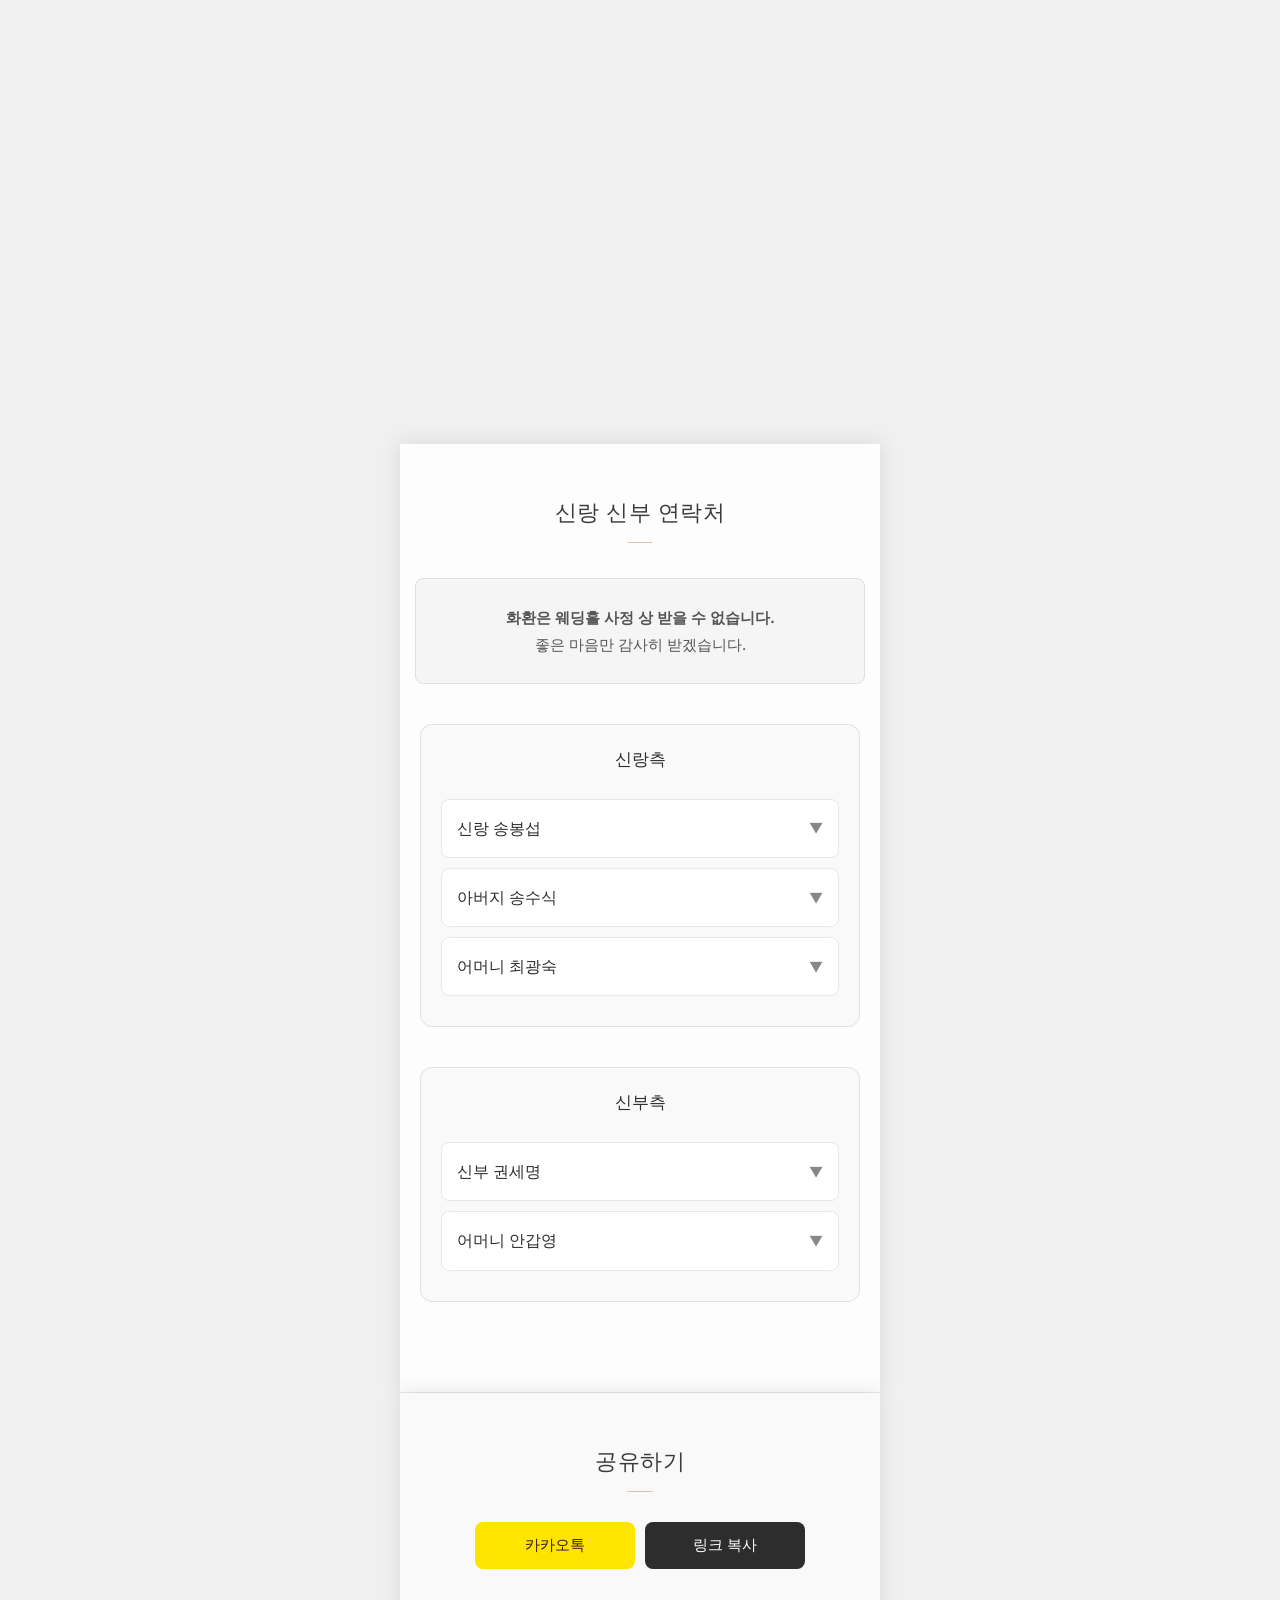
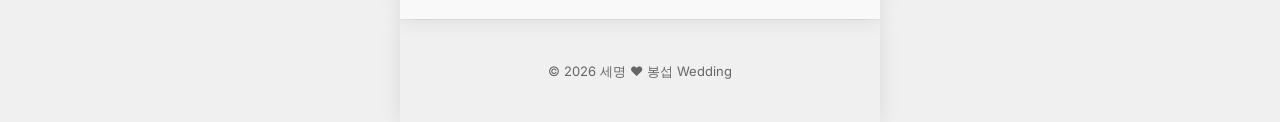
==== commit 099798f4: "20260711 Codex 버스 대절 안내 메시지" ====
--- a/index.html
+++ b/index.html
@@ -8,7 +8,7 @@
     <meta property="og:description" content="Sunday, September 13, 2026">
     <meta property="og:url" content="https://sb-wedding.github.io">
     <meta property="og:image" content="images/thumbnail_renewal.jpg">
-    <link rel="stylesheet" href="styles.css?v=20260707-account">
+    <link rel="stylesheet" href="styles.css?v=20260711-bus">
     <link rel="preconnect" href="https://fonts.googleapis.com">
     <link rel="preconnect" href="https://fonts.gstatic.com" crossorigin>
     <link href="https://fonts.googleapis.com/css2?family=Noto+Serif+KR:wght@300;400;500;700&family=Nanum+Myeongjo:wght@400;700&family=Inter:wght@200;300;400;500;600;700&display=swap" rel="stylesheet">
@@ -211,13 +211,30 @@
                 <h4>🚗 자가용</h4>
                 <p>디큐브시티 지하주차장 이용<br>
                 (서울 구로구 경인로 662 디큐브시티)<br>
-                2시간 무료 주차<br>
-            </div>
-            <div class="transport-item">
+                2시간 무료 주차</p>
+            </div>
+            <div class="transport-item bus-charter">
                 <h4>🚌 대절 버스</h4>
-                <p> 더세인트웨딩 ↔️ 대구경북과학기술원, <br>
-                한국전자통신연구원 대경권연구본부 <br>
-                왕복 운행</p>
+                <p class="bus-summary">예식 당일 대구에서 식장까지 왕복 운행합니다.</p>
+                <ol class="bus-route" aria-label="대절 버스 운행 순서">
+                    <li>
+                        <span class="bus-time">오전 9:30</span>
+                        <span class="bus-place">DGIST 출발</span>
+                    </li>
+                    <li>
+                        <span class="bus-time">오전 9:45</span>
+                        <span class="bus-place">ETRI 대경권연구본부 경유</span>
+                    </li>
+                    <li>
+                        <span class="bus-time">예식 후</span>
+                        <span class="bus-place">식장에서 출발지 방향으로 복귀</span>
+                    </li>
+                </ol>
+                <div class="bus-contact">
+                    <span class="bus-contact-label">기사님 연락처</span>
+                    <a href="tel:01064784982">박종영 010-6478-4982</a>
+                    <span>다인고속관광</span>
+                </div>
             </div>
         </div>
 
--- a/styles.css
+++ b/styles.css
@@ -802,6 +802,76 @@
     hyphens: none;
 }
 
+.bus-charter {
+    background: #fbfaf7;
+}
+
+.bus-summary {
+    margin-bottom: 16px;
+}
+
+.bus-route {
+    list-style: none;
+    margin: 0;
+    padding: 0;
+    border-top: 1px solid #ece7de;
+    border-bottom: 1px solid #ece7de;
+}
+
+.bus-route li {
+    display: grid;
+    grid-template-columns: 84px 1fr;
+    gap: 12px;
+    align-items: start;
+    padding: 12px 0;
+    border-bottom: 1px solid #ece7de;
+}
+
+.bus-route li:last-child {
+    border-bottom: none;
+}
+
+.bus-time {
+    color: #9a6a4f;
+    font-size: 14px;
+    font-weight: 600;
+    line-height: 1.6;
+    white-space: nowrap;
+}
+
+.bus-place {
+    color: #3f3f3f;
+    font-size: 15px;
+    line-height: 1.6;
+    word-break: keep-all;
+}
+
+.bus-contact {
+    display: flex;
+    flex-direction: column;
+    gap: 4px;
+    margin-top: 16px;
+    padding: 14px 16px;
+    background: white;
+    border: 1px solid #ece7de;
+    border-radius: 8px;
+    color: #4a4a4a;
+    font-size: 14px;
+    line-height: 1.6;
+}
+
+.bus-contact-label {
+    color: #8a8a8a;
+    font-size: 13px;
+}
+
+.bus-contact a {
+    color: #2d2d2d;
+    font-size: 15px;
+    font-weight: 600;
+    text-decoration: none;
+}
+
 .map-buttons {
     display: flex;
     gap: 10px;
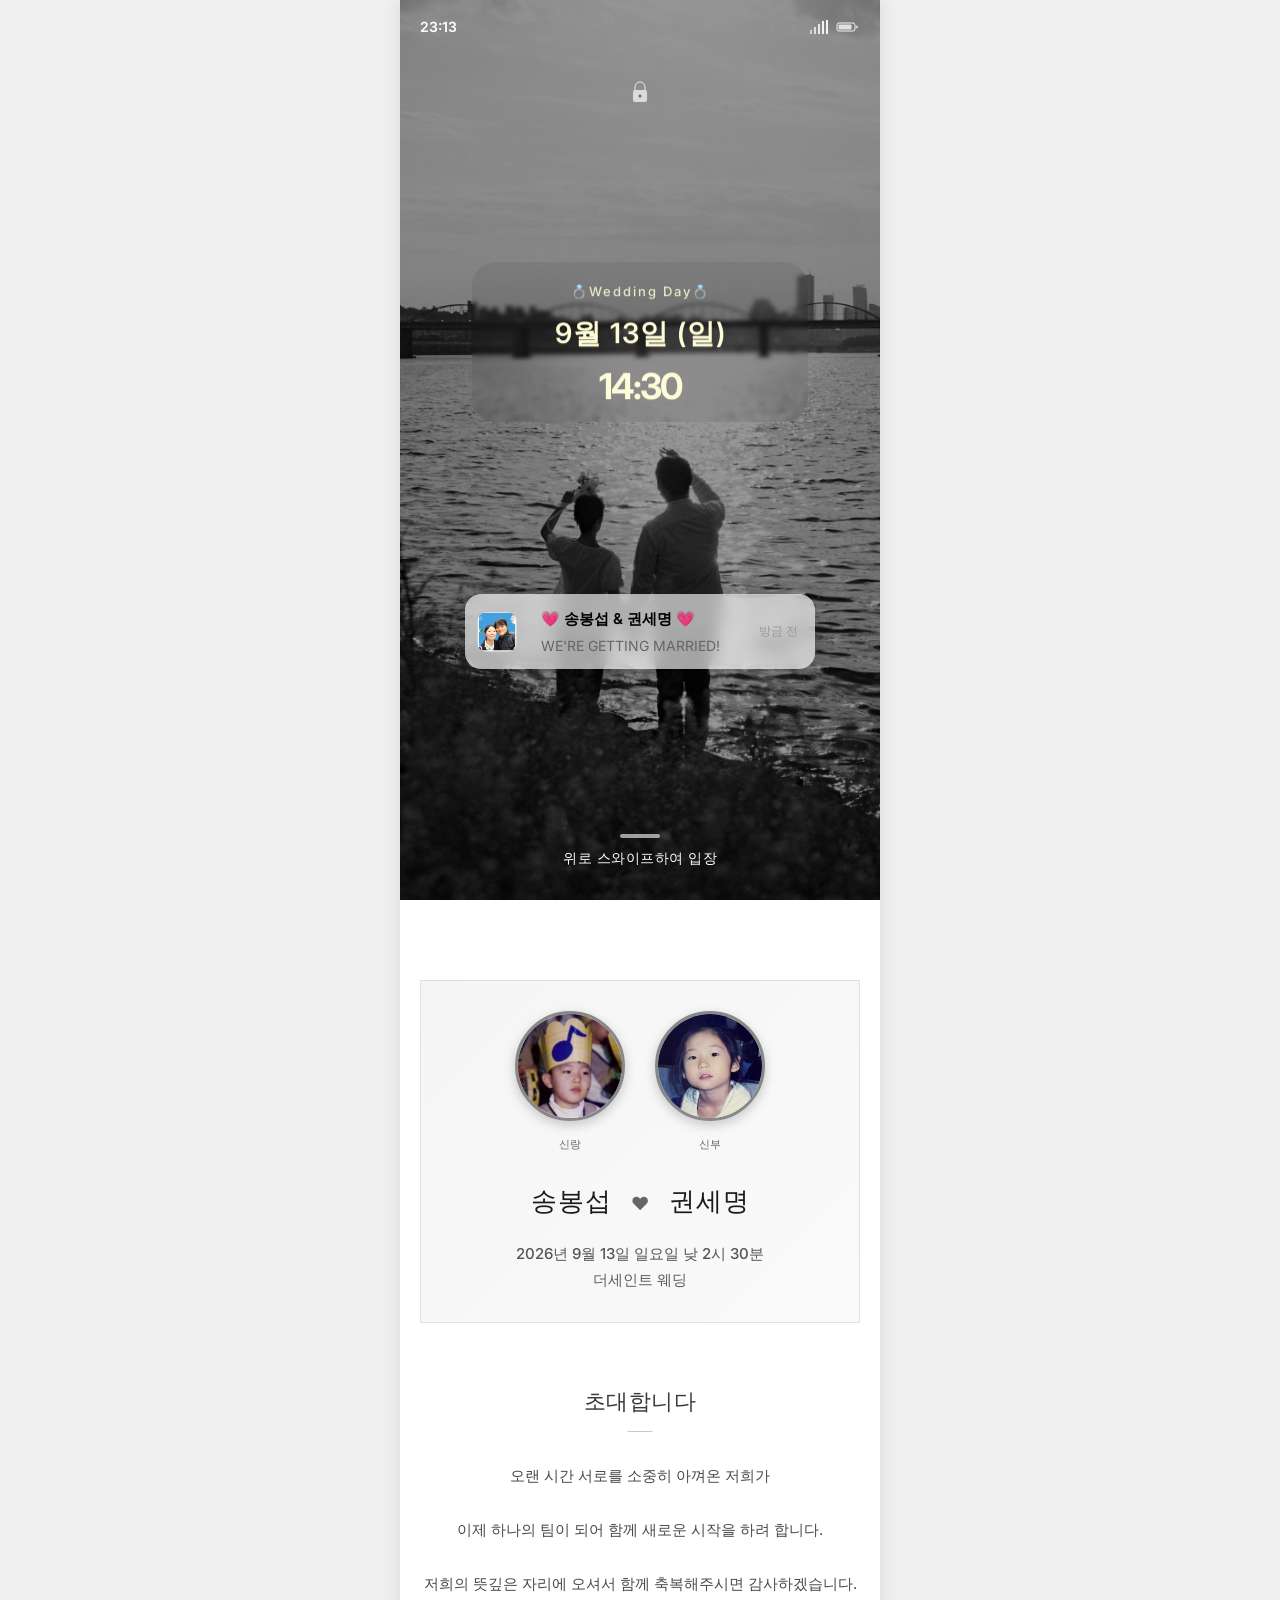
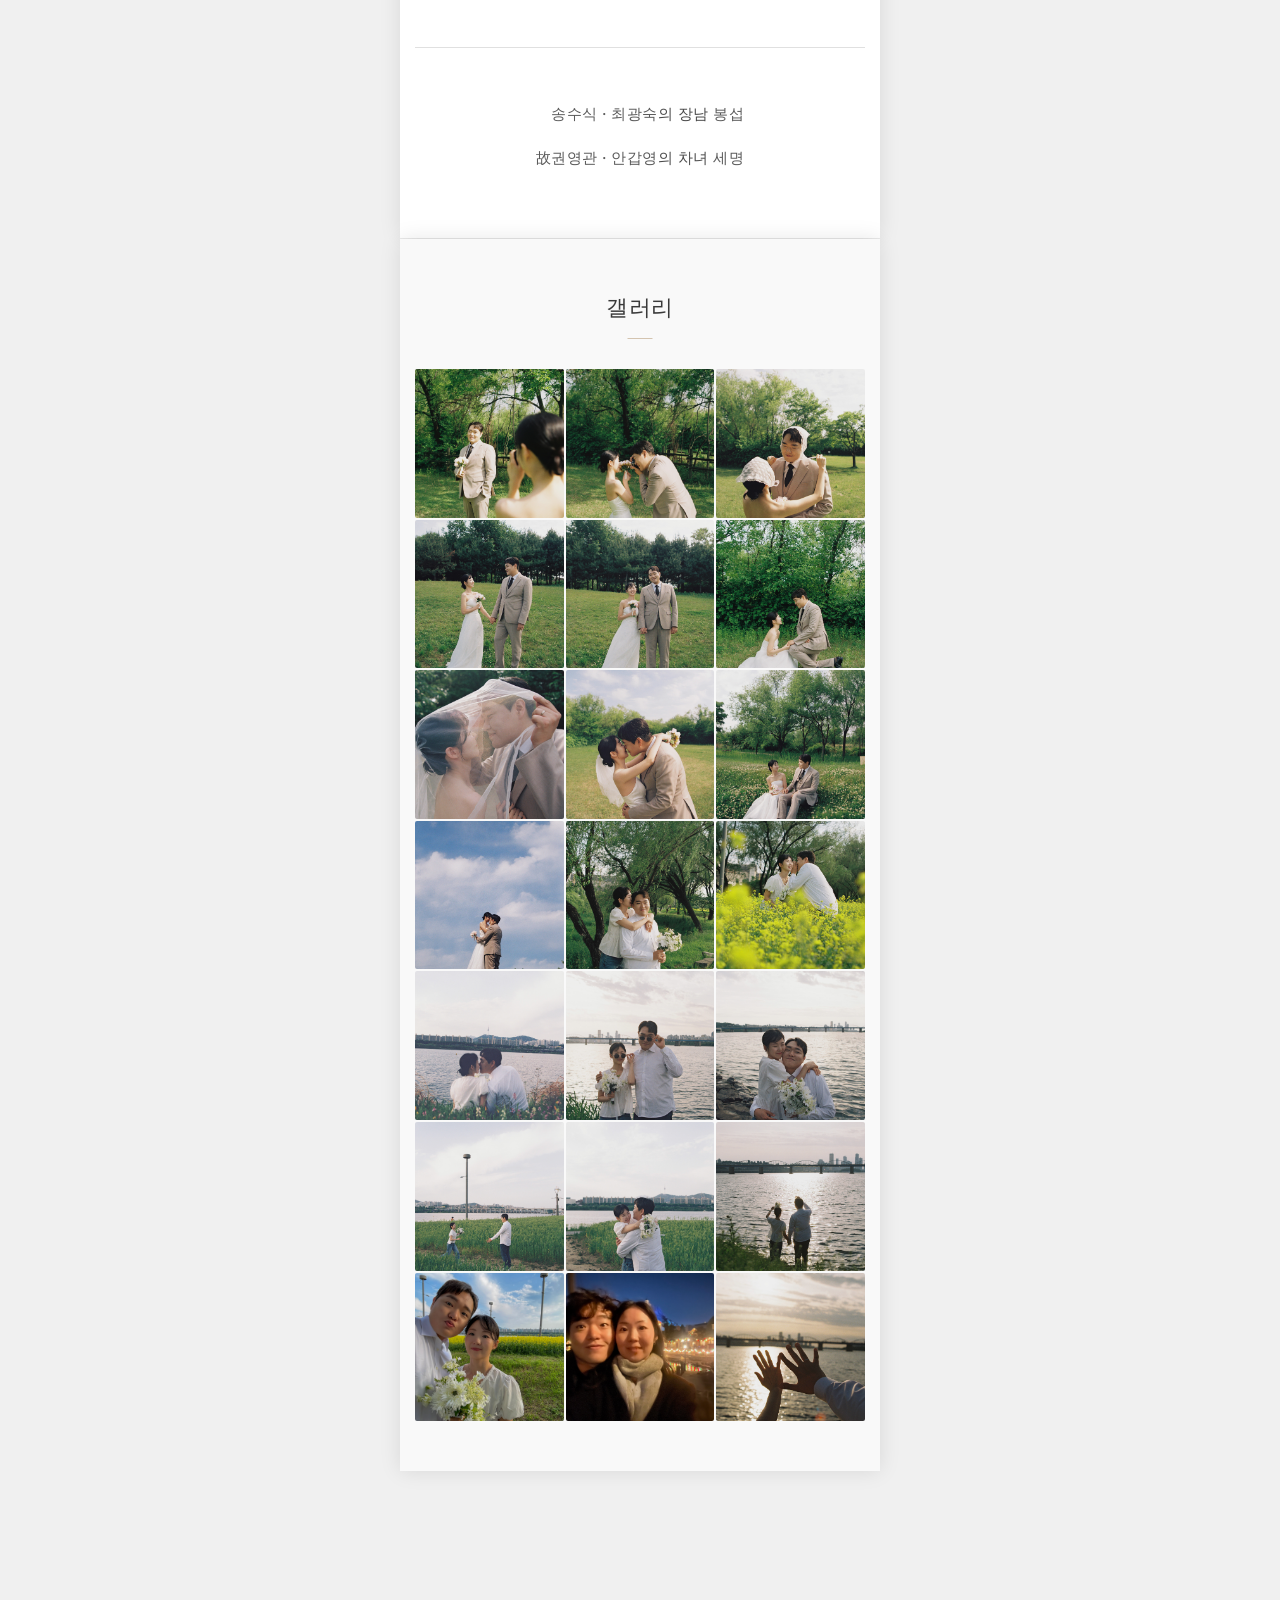
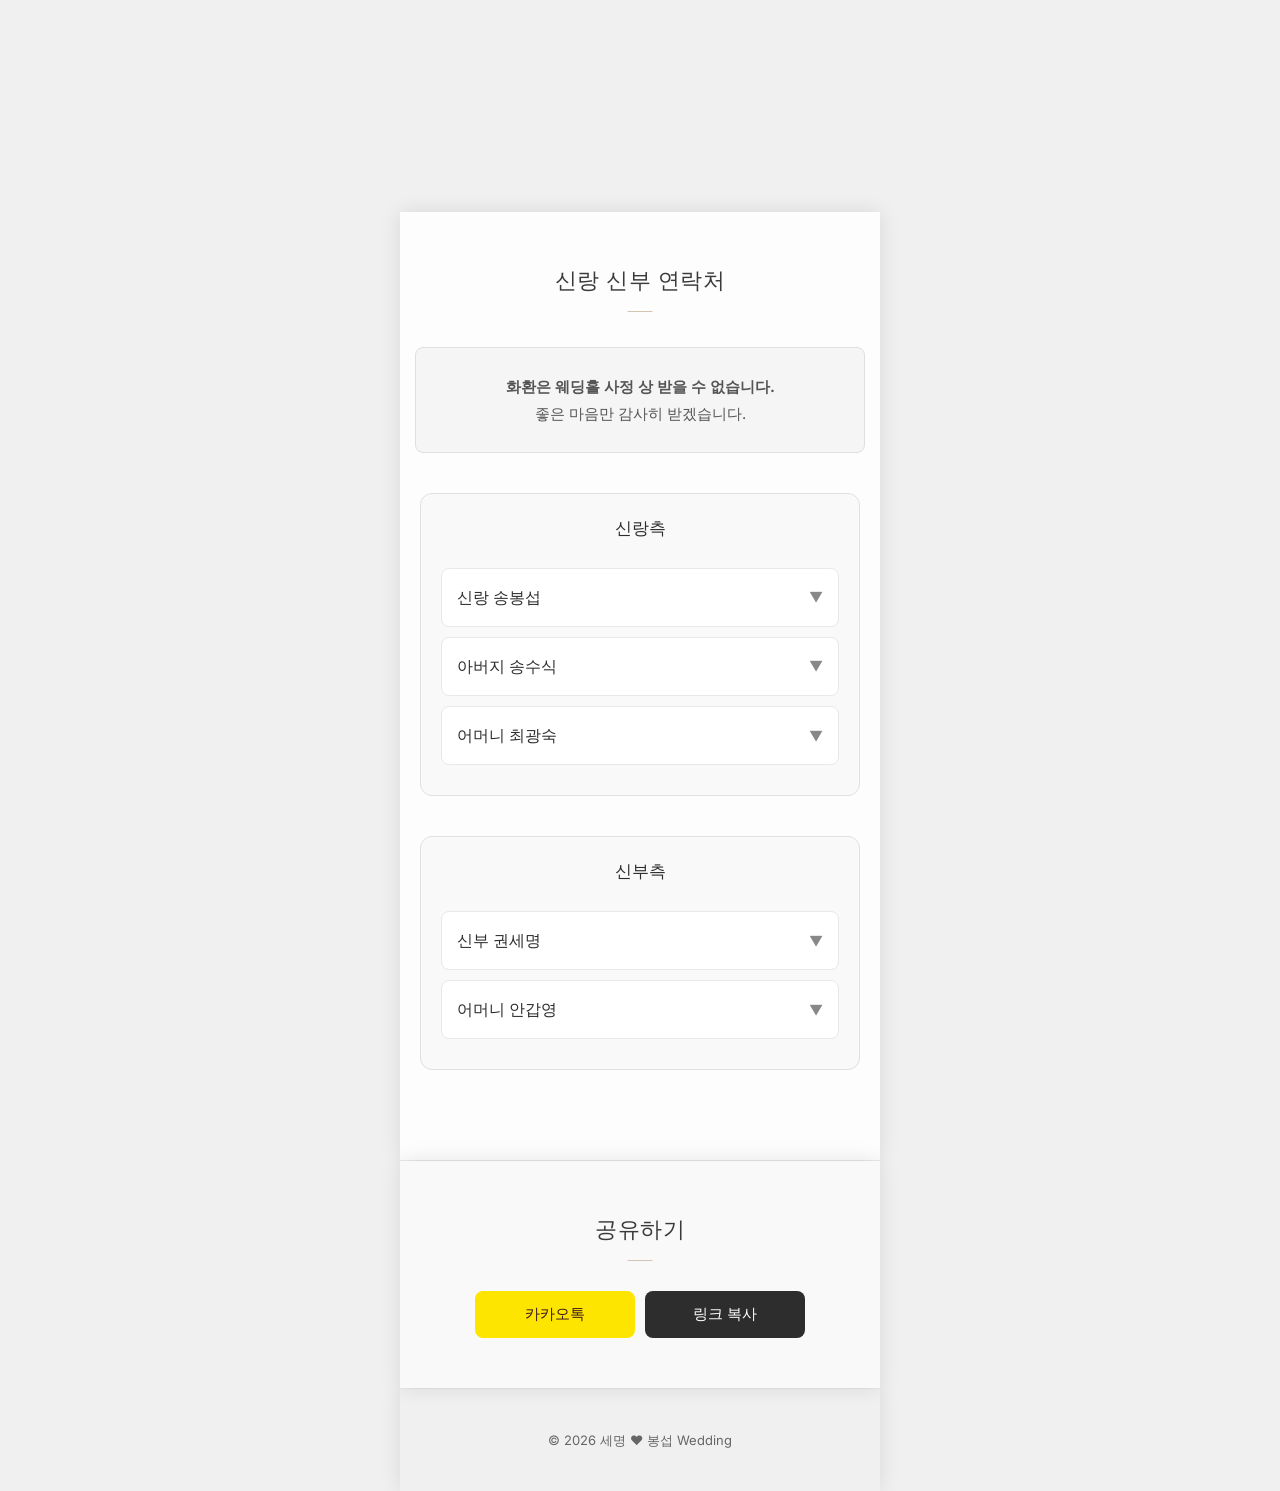
==== commit 28515903: "20260716 문구 수정 어머님 코멘트" ====
--- a/index.html
+++ b/index.html
@@ -8,7 +8,7 @@
     <meta property="og:description" content="Sunday, September 13, 2026">
     <meta property="og:url" content="https://sb-wedding.github.io">
     <meta property="og:image" content="images/thumbnail_renewal.jpg">
-    <link rel="stylesheet" href="styles.css?v=20260711-bus">
+    <link rel="stylesheet" href="styles.css?v=20260707-account">
     <link rel="preconnect" href="https://fonts.googleapis.com">
     <link rel="preconnect" href="https://fonts.gstatic.com" crossorigin>
     <link href="https://fonts.googleapis.com/css2?family=Noto+Serif+KR:wght@300;400;500;700&family=Nanum+Myeongjo:wght@400;700&family=Inter:wght@200;300;400;500;600;700&display=swap" rel="stylesheet">
@@ -112,7 +112,8 @@
 
             이제 하나의 팀이 되어 함께 새로운 시작을 하려 합니다.<br><br>
 
-            새로운 시작을 따뜻한 마음으로 축복해 주세요.<br>
+            <!-- 새로운 시작을 따뜻한 마음으로 축복해 주세요.<br> -->
+            저희의 뜻깊은 자리에 오셔서 함께 축복해주시면 감사하겠습니다. <br>
         </p>
         <div class="parents">
             <div class="parent-info">
@@ -211,30 +212,13 @@
                 <h4>🚗 자가용</h4>
                 <p>디큐브시티 지하주차장 이용<br>
                 (서울 구로구 경인로 662 디큐브시티)<br>
-                2시간 무료 주차</p>
-            </div>
-            <div class="transport-item bus-charter">
+                2시간 무료 주차<br>
+            </div>
+            <div class="transport-item">
                 <h4>🚌 대절 버스</h4>
-                <p class="bus-summary">예식 당일 대구에서 식장까지 왕복 운행합니다.</p>
-                <ol class="bus-route" aria-label="대절 버스 운행 순서">
-                    <li>
-                        <span class="bus-time">오전 9:30</span>
-                        <span class="bus-place">DGIST 출발</span>
-                    </li>
-                    <li>
-                        <span class="bus-time">오전 9:45</span>
-                        <span class="bus-place">ETRI 대경권연구본부 경유</span>
-                    </li>
-                    <li>
-                        <span class="bus-time">예식 후</span>
-                        <span class="bus-place">식장에서 출발지 방향으로 복귀</span>
-                    </li>
-                </ol>
-                <div class="bus-contact">
-                    <span class="bus-contact-label">기사님 연락처</span>
-                    <a href="tel:01064784982">박종영 010-6478-4982</a>
-                    <span>다인고속관광</span>
-                </div>
+                <p> 더세인트웨딩 ↔️ 대구경북과학기술원, <br>
+                한국전자통신연구원 대경권연구본부 <br>
+                왕복 운행</p>
             </div>
         </div>
 
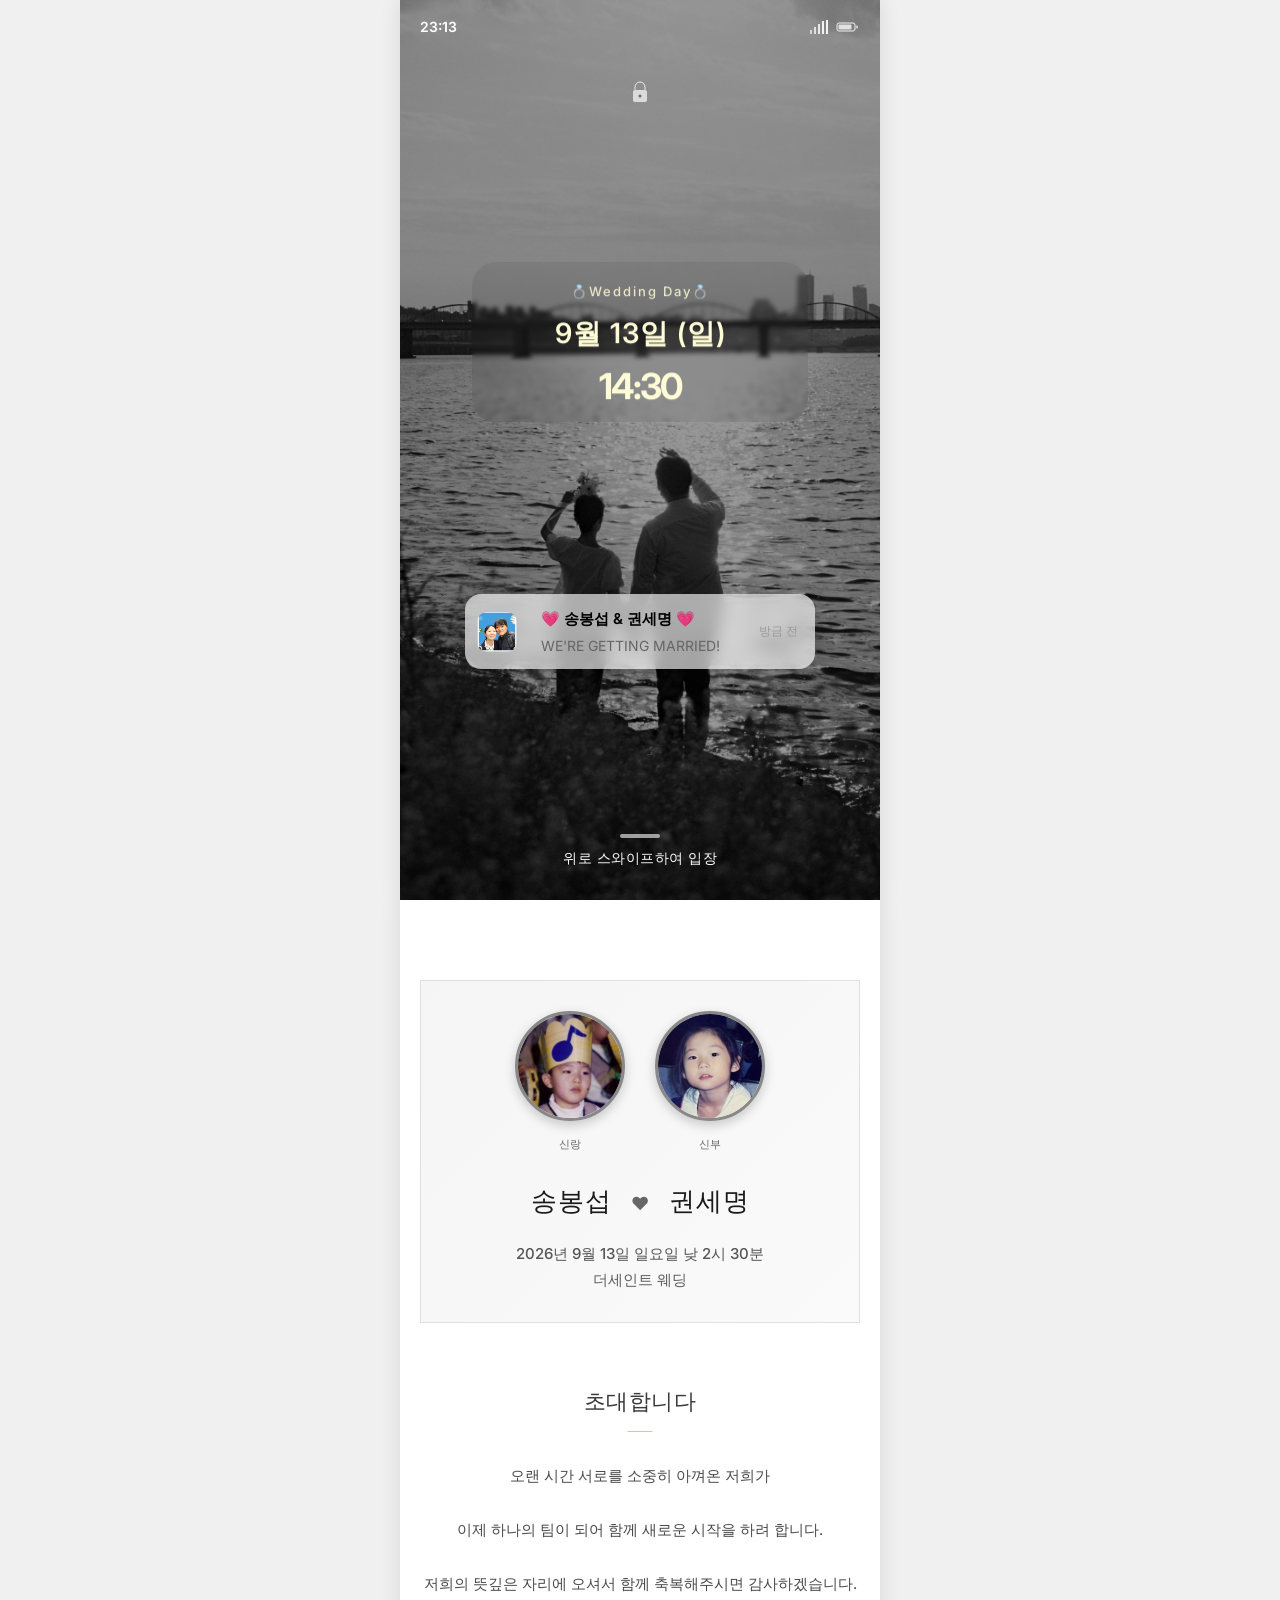
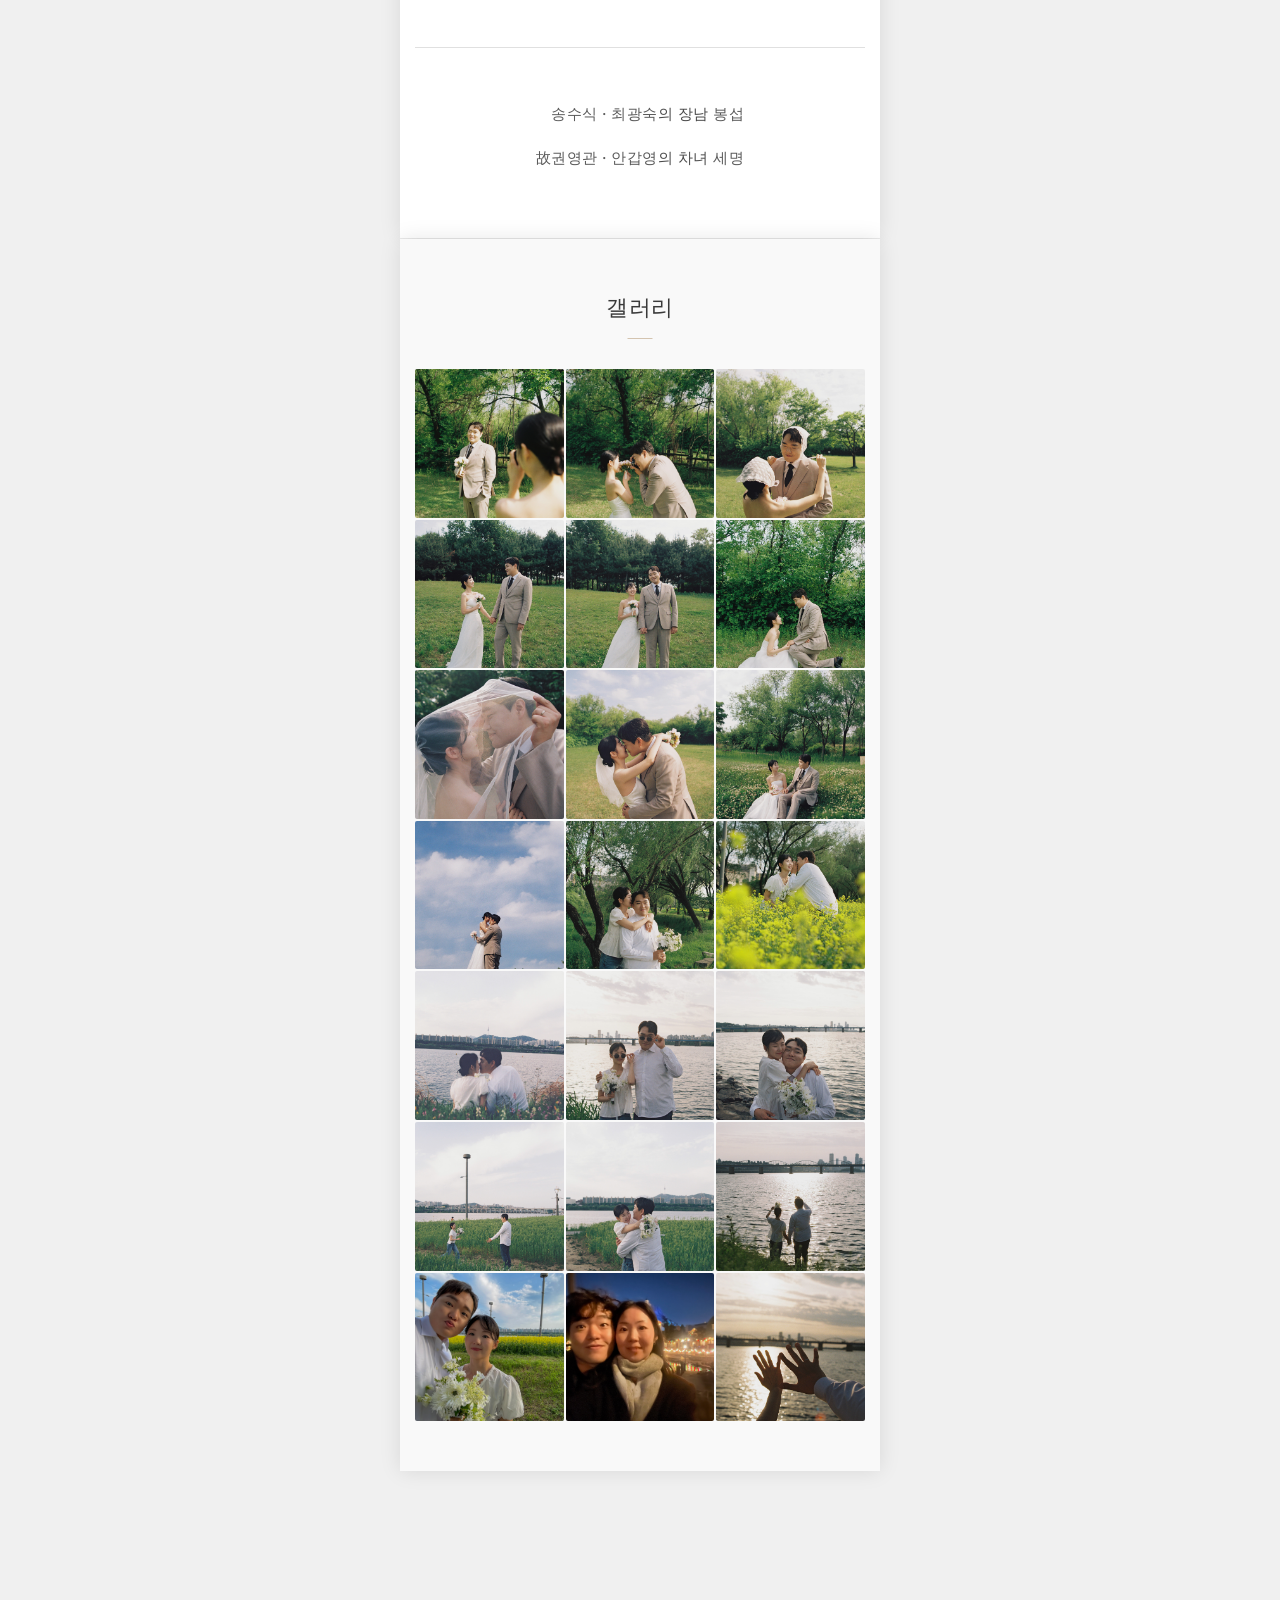
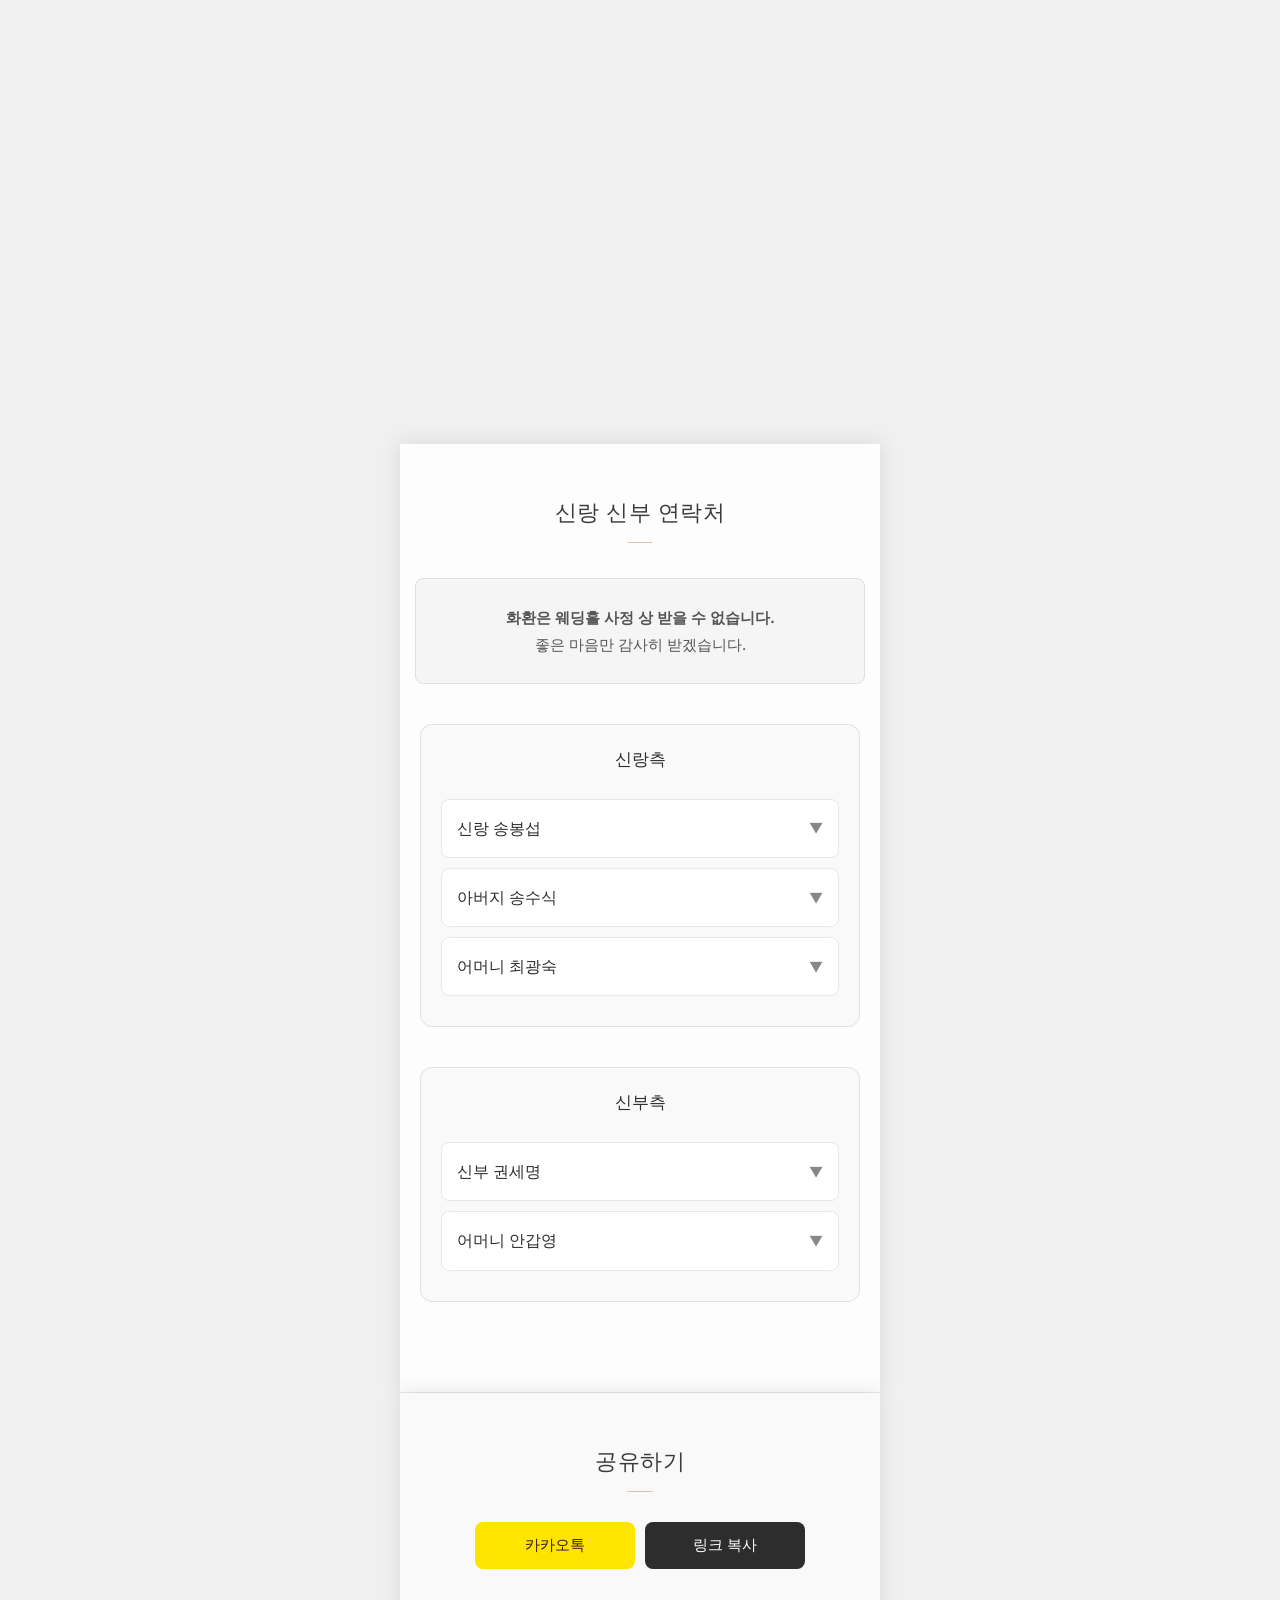
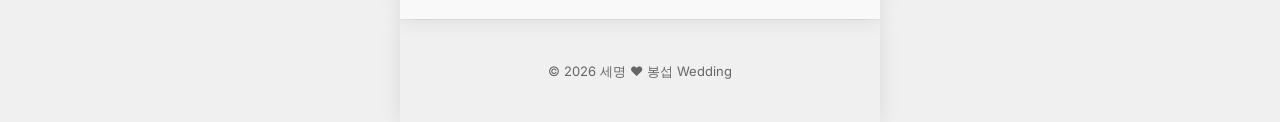
==== commit c9f10b4e: "Merge branch 'main' of https://github.com/sb-wedding/sb-wedding.github.io" ====
--- a/index.html
+++ b/index.html
@@ -8,7 +8,7 @@
     <meta property="og:description" content="Sunday, September 13, 2026">
     <meta property="og:url" content="https://sb-wedding.github.io">
     <meta property="og:image" content="images/thumbnail_renewal.jpg">
-    <link rel="stylesheet" href="styles.css?v=20260707-account">
+    <link rel="stylesheet" href="styles.css?v=20260711-bus">
     <link rel="preconnect" href="https://fonts.googleapis.com">
     <link rel="preconnect" href="https://fonts.gstatic.com" crossorigin>
     <link href="https://fonts.googleapis.com/css2?family=Noto+Serif+KR:wght@300;400;500;700&family=Nanum+Myeongjo:wght@400;700&family=Inter:wght@200;300;400;500;600;700&display=swap" rel="stylesheet">
@@ -212,13 +212,30 @@
                 <h4>🚗 자가용</h4>
                 <p>디큐브시티 지하주차장 이용<br>
                 (서울 구로구 경인로 662 디큐브시티)<br>
-                2시간 무료 주차<br>
-            </div>
-            <div class="transport-item">
+                2시간 무료 주차</p>
+            </div>
+            <div class="transport-item bus-charter">
                 <h4>🚌 대절 버스</h4>
-                <p> 더세인트웨딩 ↔️ 대구경북과학기술원, <br>
-                한국전자통신연구원 대경권연구본부 <br>
-                왕복 운행</p>
+                <p class="bus-summary">예식 당일 대구에서 식장까지 왕복 운행합니다.</p>
+                <ol class="bus-route" aria-label="대절 버스 운행 순서">
+                    <li>
+                        <span class="bus-time">오전 9:30</span>
+                        <span class="bus-place">DGIST 출발</span>
+                    </li>
+                    <li>
+                        <span class="bus-time">오전 9:45</span>
+                        <span class="bus-place">ETRI 대경권연구본부 경유</span>
+                    </li>
+                    <li>
+                        <span class="bus-time">예식 후</span>
+                        <span class="bus-place">식장에서 출발지 방향으로 복귀</span>
+                    </li>
+                </ol>
+                <div class="bus-contact">
+                    <span class="bus-contact-label">기사님 연락처</span>
+                    <a href="tel:01064784982">박종영 010-6478-4982</a>
+                    <span>다인고속관광</span>
+                </div>
             </div>
         </div>
 
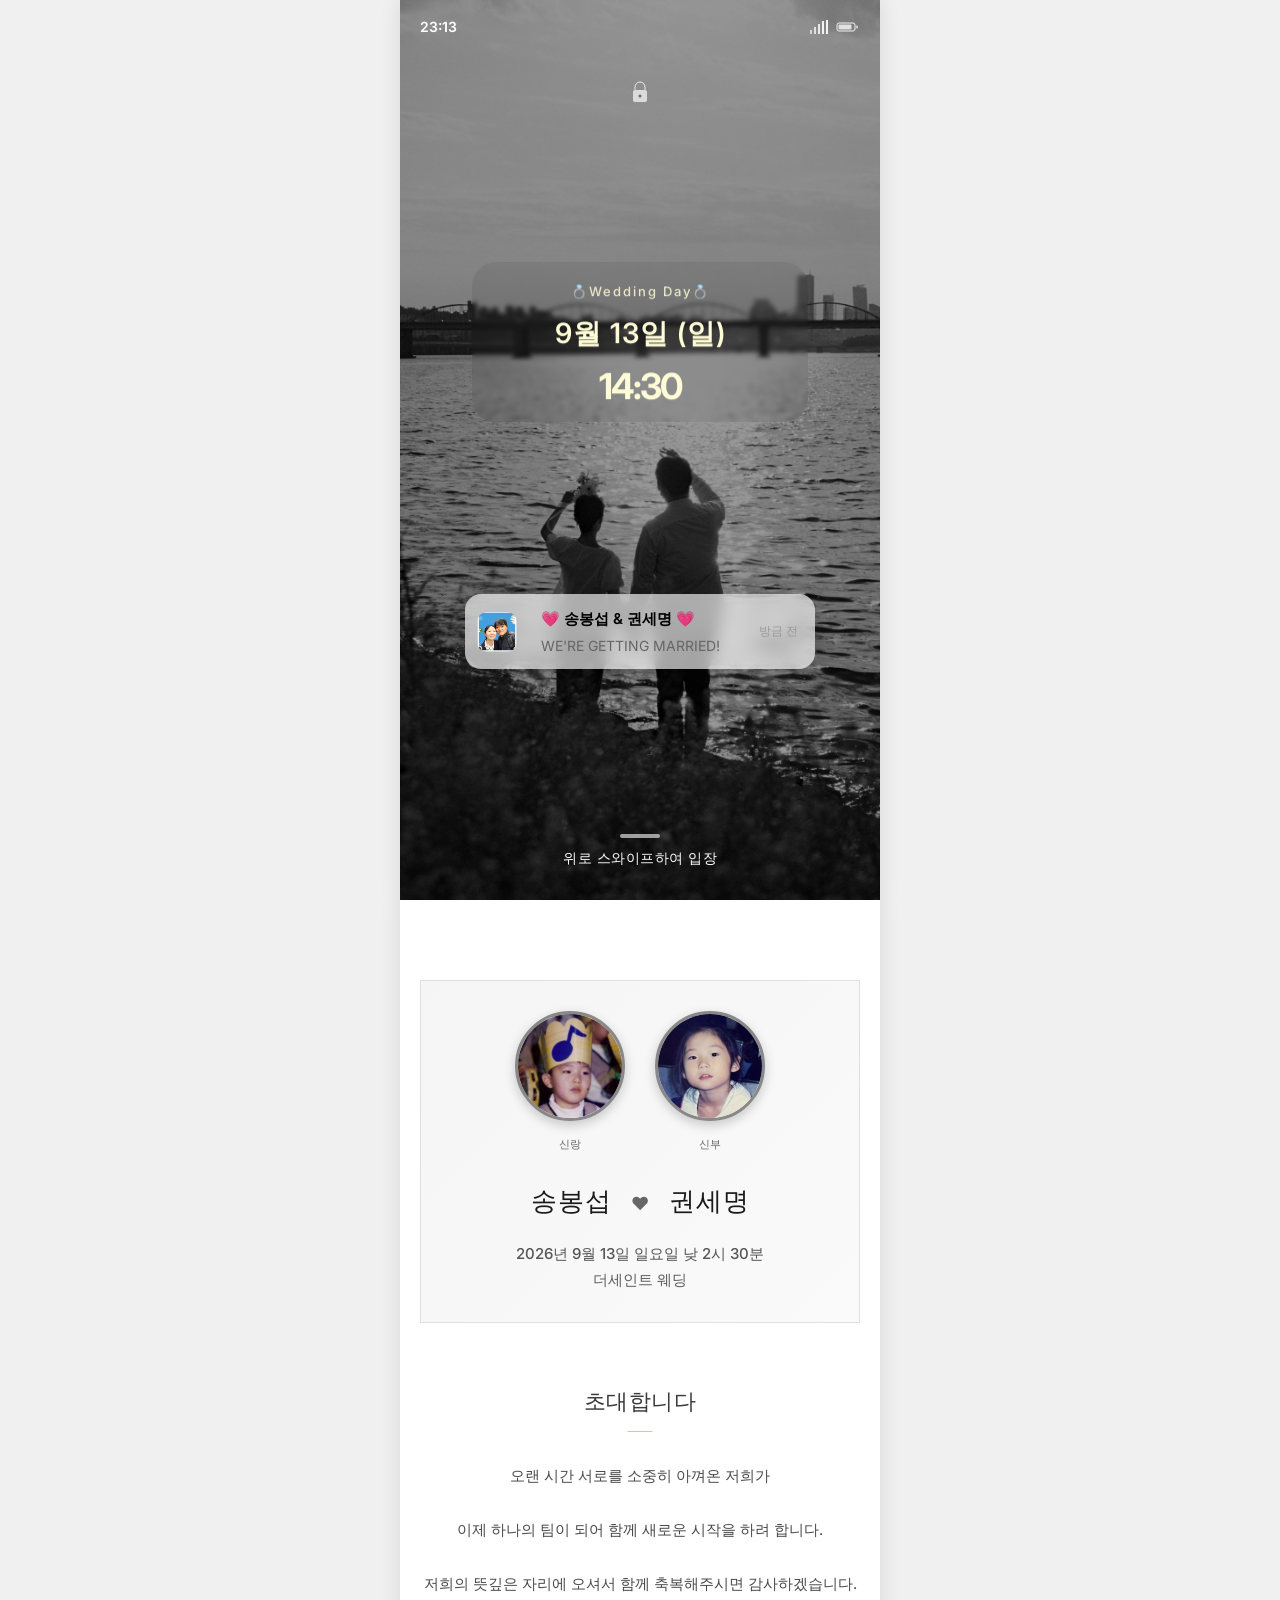
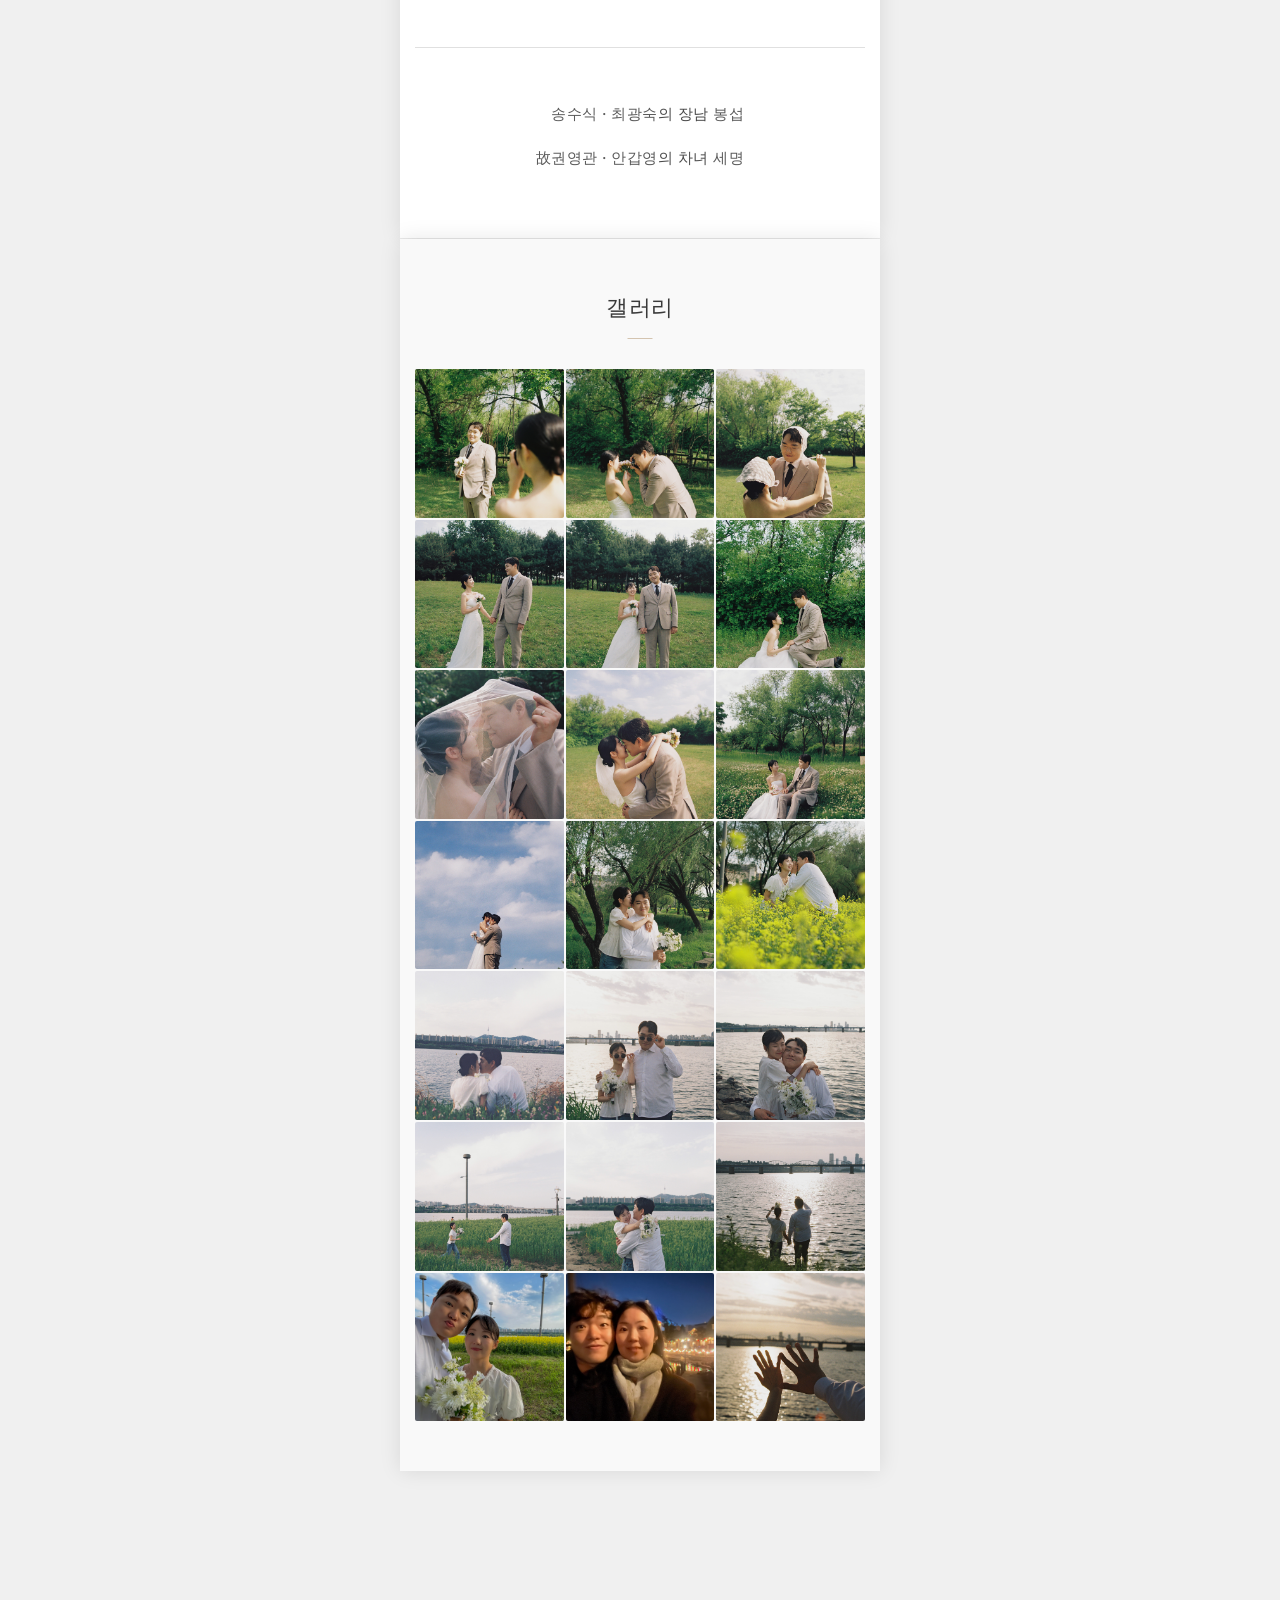
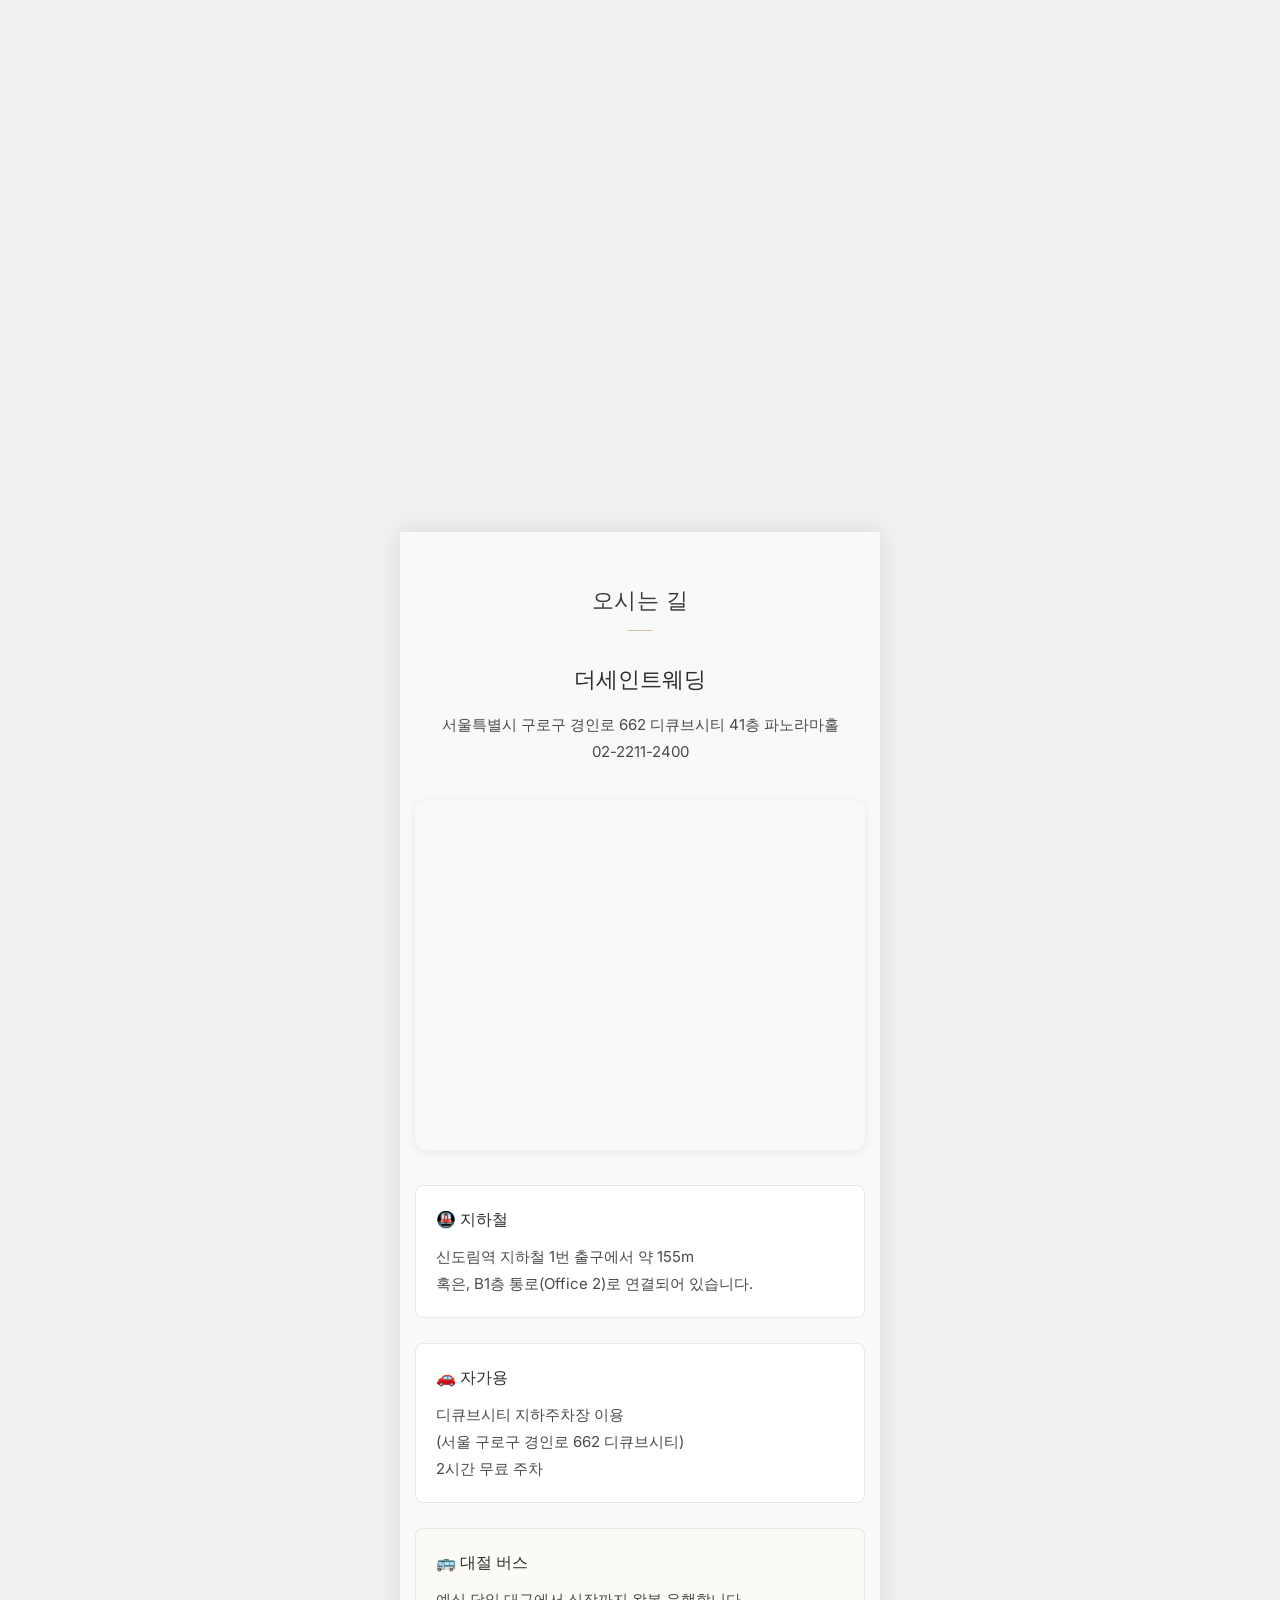
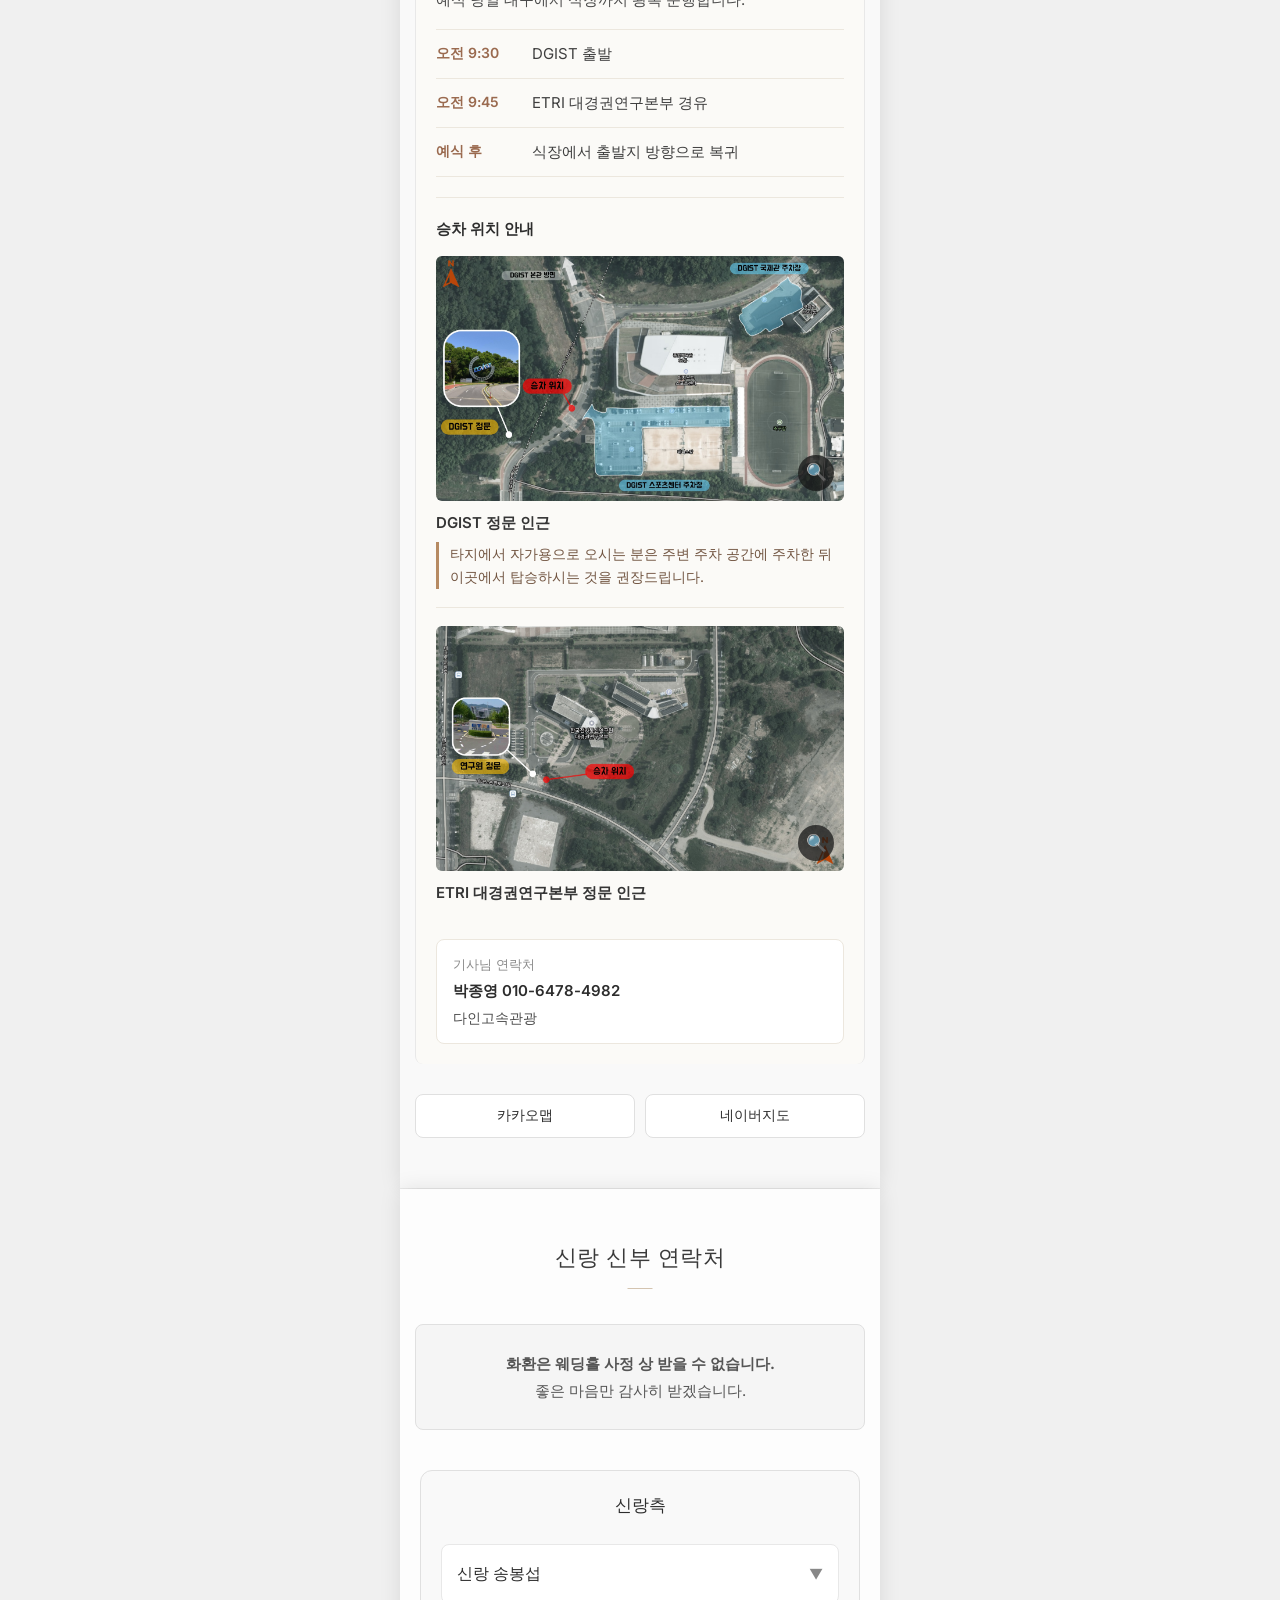
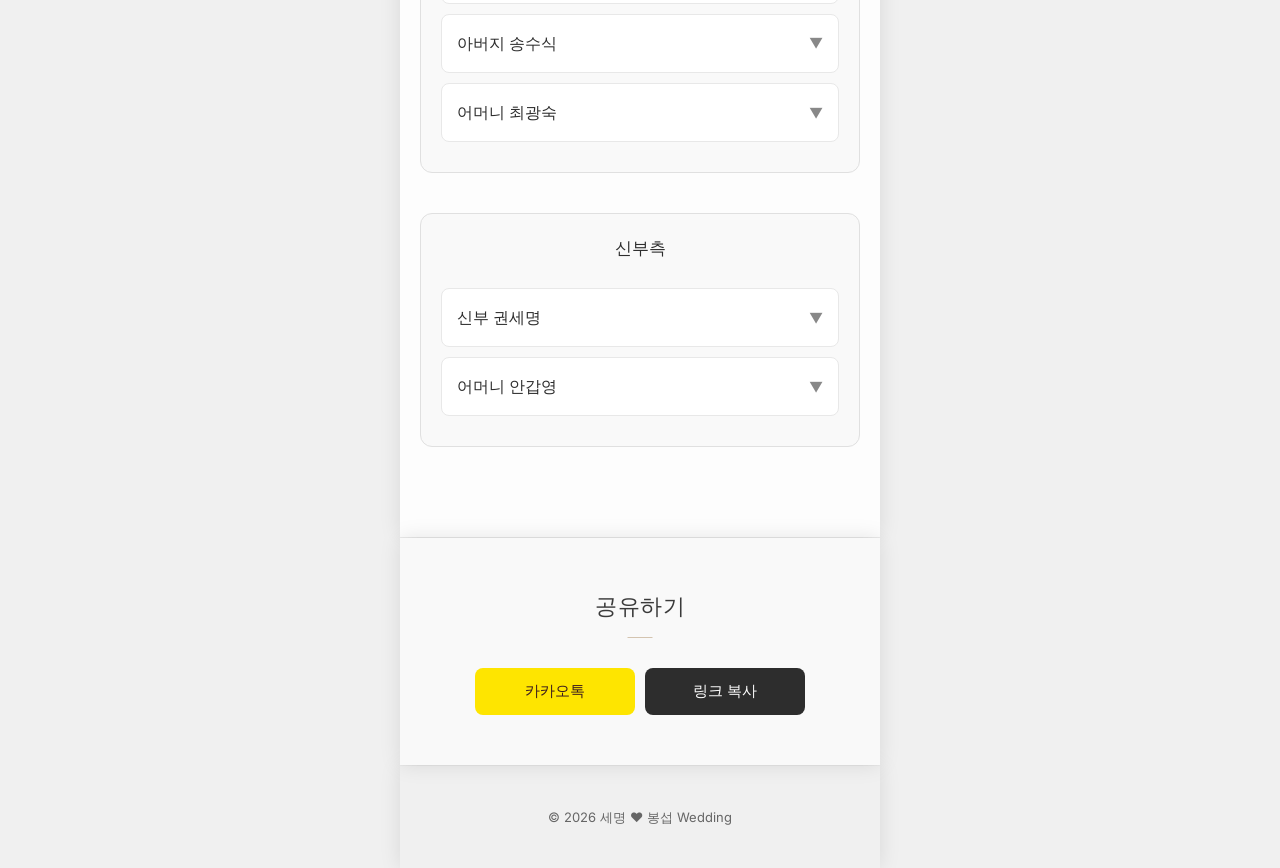
==== commit 8c2b7425: "20260720 대절버스 승차위치 설명 사진추가" ====
--- a/index.html
+++ b/index.html
@@ -8,7 +8,7 @@
     <meta property="og:description" content="Sunday, September 13, 2026">
     <meta property="og:url" content="https://sb-wedding.github.io">
     <meta property="og:image" content="images/thumbnail_renewal.jpg">
-    <link rel="stylesheet" href="styles.css?v=20260711-bus">
+    <link rel="stylesheet" href="styles.css?v=20260720-bus-stop">
     <link rel="preconnect" href="https://fonts.googleapis.com">
     <link rel="preconnect" href="https://fonts.gstatic.com" crossorigin>
     <link href="https://fonts.googleapis.com/css2?family=Noto+Serif+KR:wght@300;400;500;700&family=Nanum+Myeongjo:wght@400;700&family=Inter:wght@200;300;400;500;600;700&display=swap" rel="stylesheet">
@@ -231,6 +231,28 @@
                         <span class="bus-place">식장에서 출발지 방향으로 복귀</span>
                     </li>
                 </ol>
+                <div class="bus-stop-guide">
+                    <h5>승차 위치 안내</h5>
+                    <figure class="bus-stop-item">
+                        <button type="button" class="bus-stop-image-button" onclick="openBusStopModal('images/bus/stop1.jpg', 'DGIST 정문 인근 대절버스 승차 위치 안내')" aria-label="DGIST 승차 위치 안내 사진 크게 보기">
+                            <img src="images/bus/stop1.jpg" alt="DGIST 정문 인근 대절버스 승차 위치 안내" loading="lazy">
+                            <span class="bus-stop-zoom" aria-hidden="true">🔍</span>
+                        </button>
+                        <figcaption>
+                            <strong>DGIST 정문 인근</strong>
+                            <p class="bus-parking-note">타지에서 자가용으로 오시는 분은 주변 주차 공간에 주차한 뒤 이곳에서 탑승하시는 것을 권장드립니다.</p>
+                        </figcaption>
+                    </figure>
+                    <figure class="bus-stop-item">
+                        <button type="button" class="bus-stop-image-button" onclick="openBusStopModal('images/bus/stop2.jpg', 'ETRI 대경권연구본부 정문 인근 대절버스 승차 위치 안내')" aria-label="ETRI 대경권연구본부 승차 위치 안내 사진 크게 보기">
+                            <img src="images/bus/stop2.jpg" alt="ETRI 대경권연구본부 정문 인근 대절버스 승차 위치 안내" loading="lazy">
+                            <span class="bus-stop-zoom" aria-hidden="true">🔍</span>
+                        </button>
+                        <figcaption>
+                            <strong>ETRI 대경권연구본부 정문 인근</strong>
+                        </figcaption>
+                    </figure>
+                </div>
                 <div class="bus-contact">
                     <span class="bus-contact-label">기사님 연락처</span>
                     <a href="tel:01064784982">박종영 010-6478-4982</a>
@@ -358,10 +380,16 @@
         </div>
     </div>
 
+    <!-- 버스 승차 위치 이미지 모달 -->
+    <div id="busStopModal" class="bus-stop-modal" role="dialog" aria-modal="true" aria-label="버스 승차 위치 안내 사진" hidden>
+        <button type="button" class="bus-stop-modal-close" onclick="closeBusStopModal()" aria-label="확대 사진 닫기">&times;</button>
+        <img id="busStopModalImage" src="" alt="">
+    </div>
+
     <!-- 카카오맵 API -->
     <script type="text/javascript" src="https://dapi.kakao.com/v2/maps/sdk.js?appkey=a502e286442858e1d2642dd6e3dfb632&libraries=services"></script>
     
-    <script src="script.js?v=20260707-share"></script>
+    <script src="script.js?v=20260720-bus-stop"></script>
     <script>
         // 현재 시간 표시
         document.addEventListener('DOMContentLoaded', function() {
--- a/styles.css
+++ b/styles.css
@@ -846,6 +846,141 @@
     word-break: keep-all;
 }
 
+.bus-stop-guide {
+    margin-top: 20px;
+    padding-top: 18px;
+    border-top: 1px solid #ece7de;
+}
+
+.bus-stop-guide h5 {
+    margin: 0 0 14px;
+    color: #2d2d2d;
+    font-size: 15px;
+    font-weight: 600;
+}
+
+.bus-stop-item {
+    margin: 0;
+    padding: 0 0 18px;
+}
+
+.bus-stop-item + .bus-stop-item {
+    padding-top: 18px;
+    border-top: 1px solid #ece7de;
+}
+
+.bus-stop-image-button {
+    position: relative;
+    display: block;
+    width: 100%;
+    aspect-ratio: 5 / 3;
+    margin: 0;
+    padding: 0;
+    overflow: hidden;
+    border: 0;
+    border-radius: 6px;
+    background: #e7e4df;
+    cursor: zoom-in;
+}
+
+.bus-stop-image-button img {
+    display: block;
+    width: 100%;
+    height: 100%;
+    object-fit: cover;
+}
+
+.bus-stop-image-button:focus-visible {
+    outline: 3px solid #9a6a4f;
+    outline-offset: 3px;
+}
+
+.bus-stop-zoom {
+    position: absolute;
+    right: 10px;
+    bottom: 10px;
+    display: grid;
+    width: 36px;
+    height: 36px;
+    place-items: center;
+    border-radius: 50%;
+    background: rgba(20, 20, 20, 0.72);
+    font-size: 17px;
+    line-height: 1;
+}
+
+.bus-stop-item figcaption {
+    margin-top: 10px;
+}
+
+.bus-stop-item figcaption strong {
+    display: block;
+    color: #353535;
+    font-size: 15px;
+    font-weight: 600;
+    line-height: 1.6;
+}
+
+.transport-item .bus-parking-note {
+    margin-top: 7px;
+    padding-left: 11px;
+    border-left: 3px solid #b68a62;
+    color: #715440;
+    font-size: 14px;
+    line-height: 1.7;
+}
+
+.bus-stop-modal[hidden] {
+    display: none;
+}
+
+.bus-stop-modal {
+    position: fixed;
+    z-index: 11000;
+    inset: 0;
+    display: flex;
+    align-items: center;
+    justify-content: center;
+    padding: 58px 12px 18px;
+    background: rgba(0, 0, 0, 0.92);
+    backdrop-filter: blur(5px);
+}
+
+.bus-stop-modal img {
+    display: block;
+    max-width: 100%;
+    max-height: calc(100vh - 76px);
+    object-fit: contain;
+    border-radius: 4px;
+}
+
+.bus-stop-modal-close {
+    position: absolute;
+    top: 12px;
+    right: 14px;
+    width: 42px;
+    height: 42px;
+    padding: 0;
+    border: 0;
+    border-radius: 50%;
+    background: rgba(255, 255, 255, 0.12);
+    color: #ffffff;
+    font-family: Arial, sans-serif;
+    font-size: 32px;
+    font-weight: 300;
+    line-height: 1;
+    cursor: pointer;
+}
+
+.bus-stop-modal-close:focus-visible {
+    outline: 2px solid #ffffff;
+    outline-offset: 2px;
+}
+
+body.bus-stop-modal-open {
+    overflow: hidden;
+}
+
 .bus-contact {
     display: flex;
     flex-direction: column;
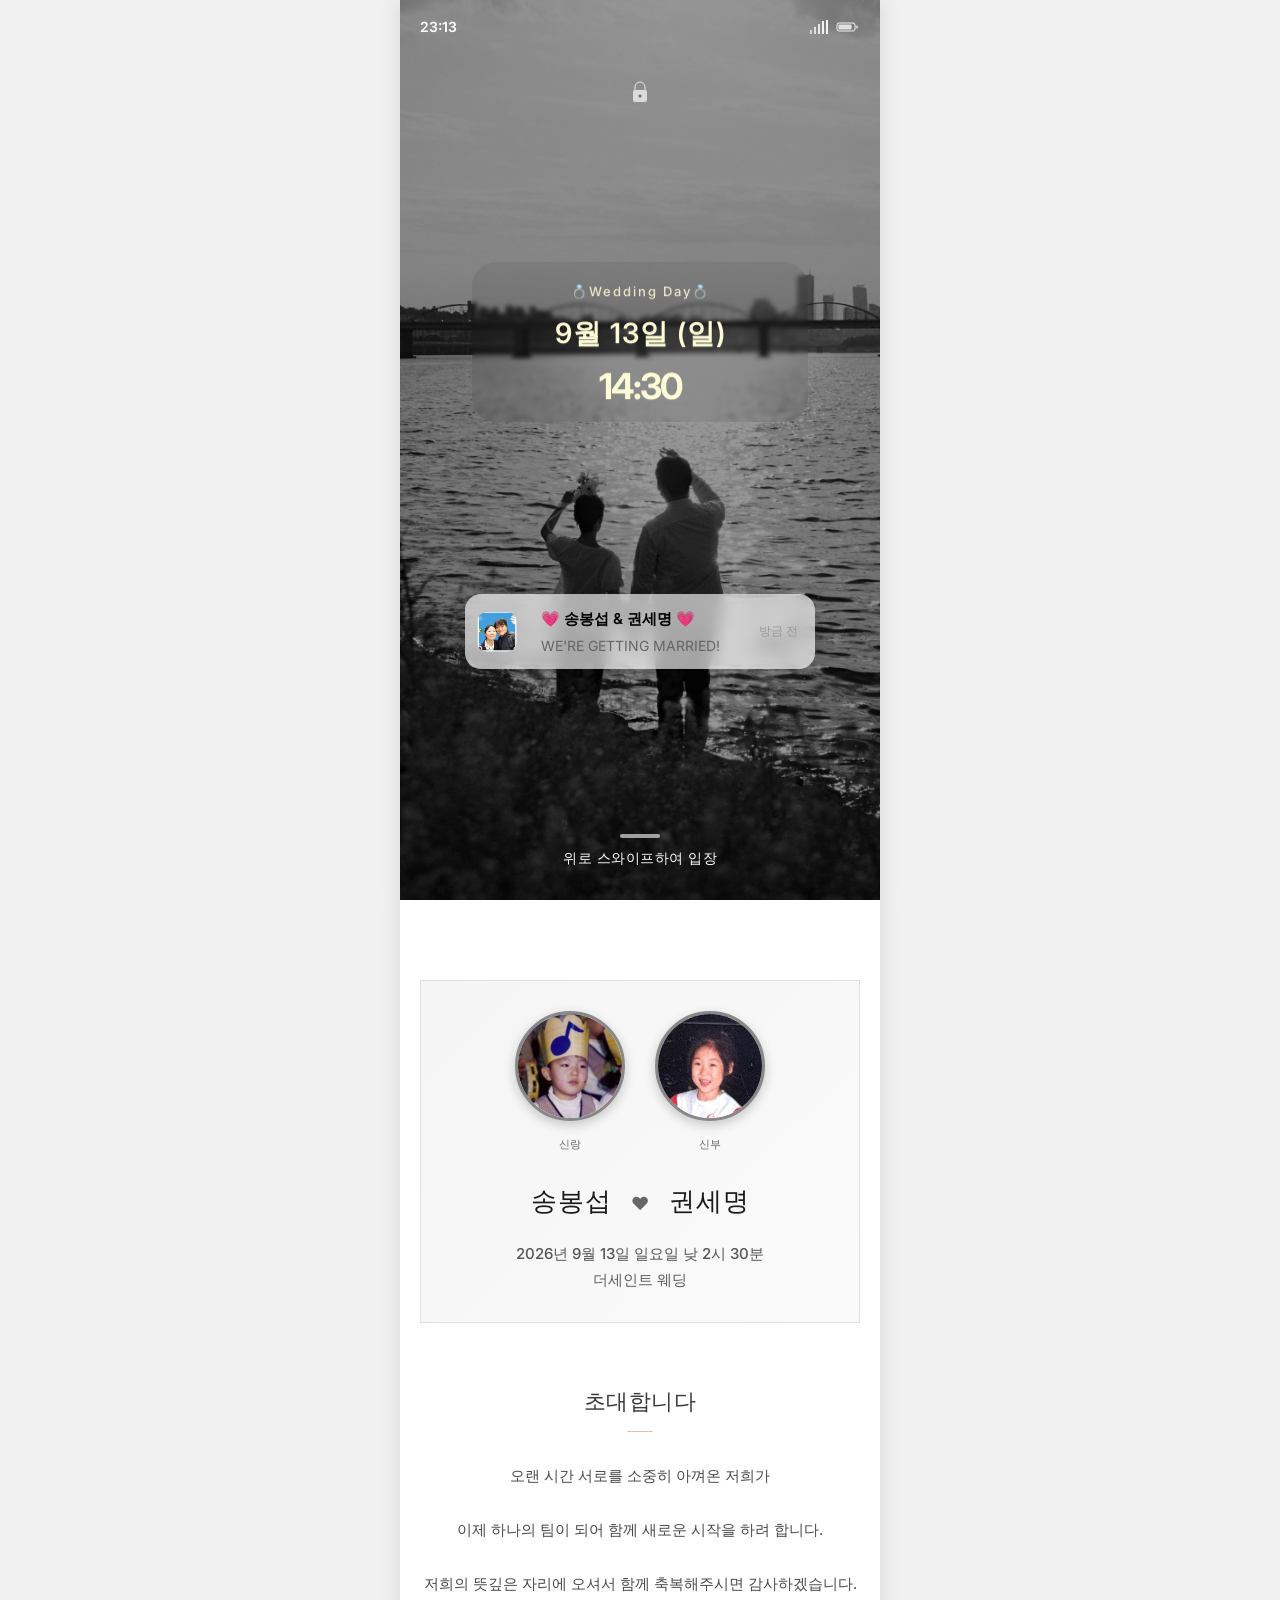
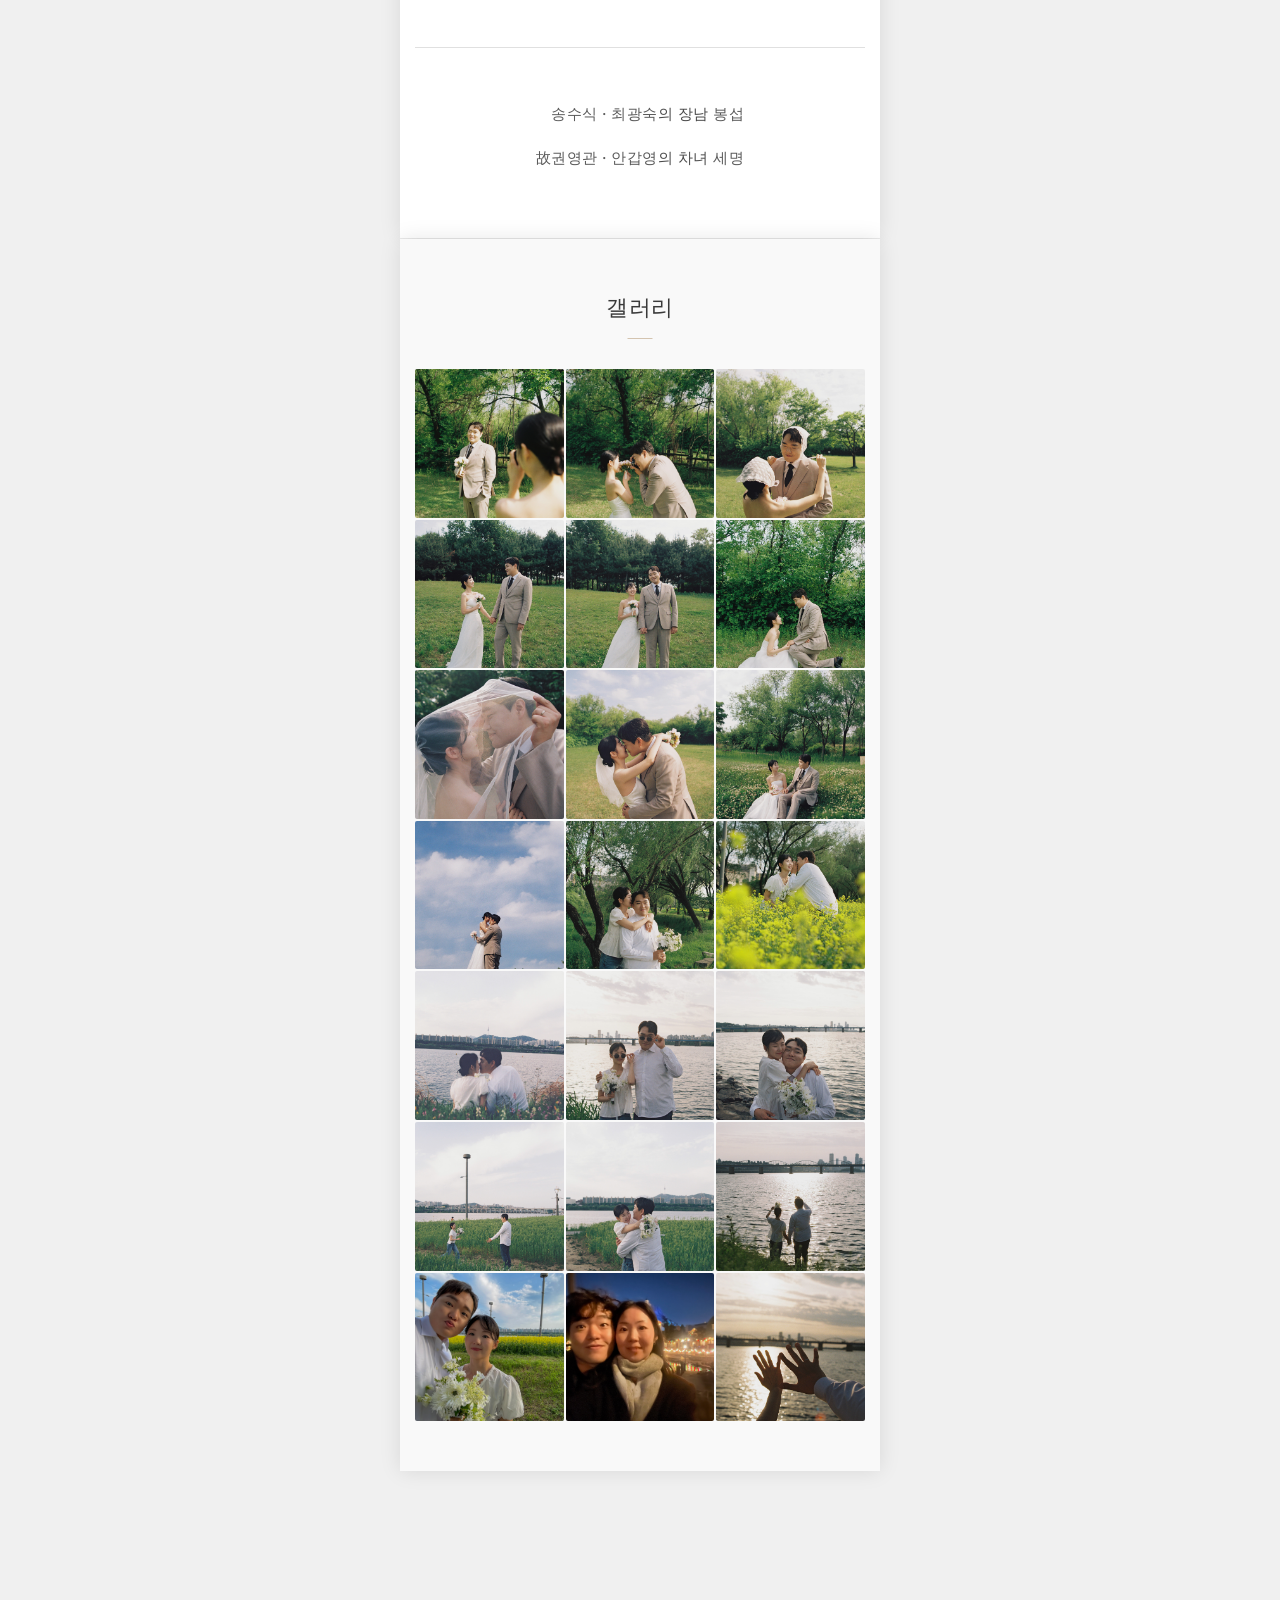
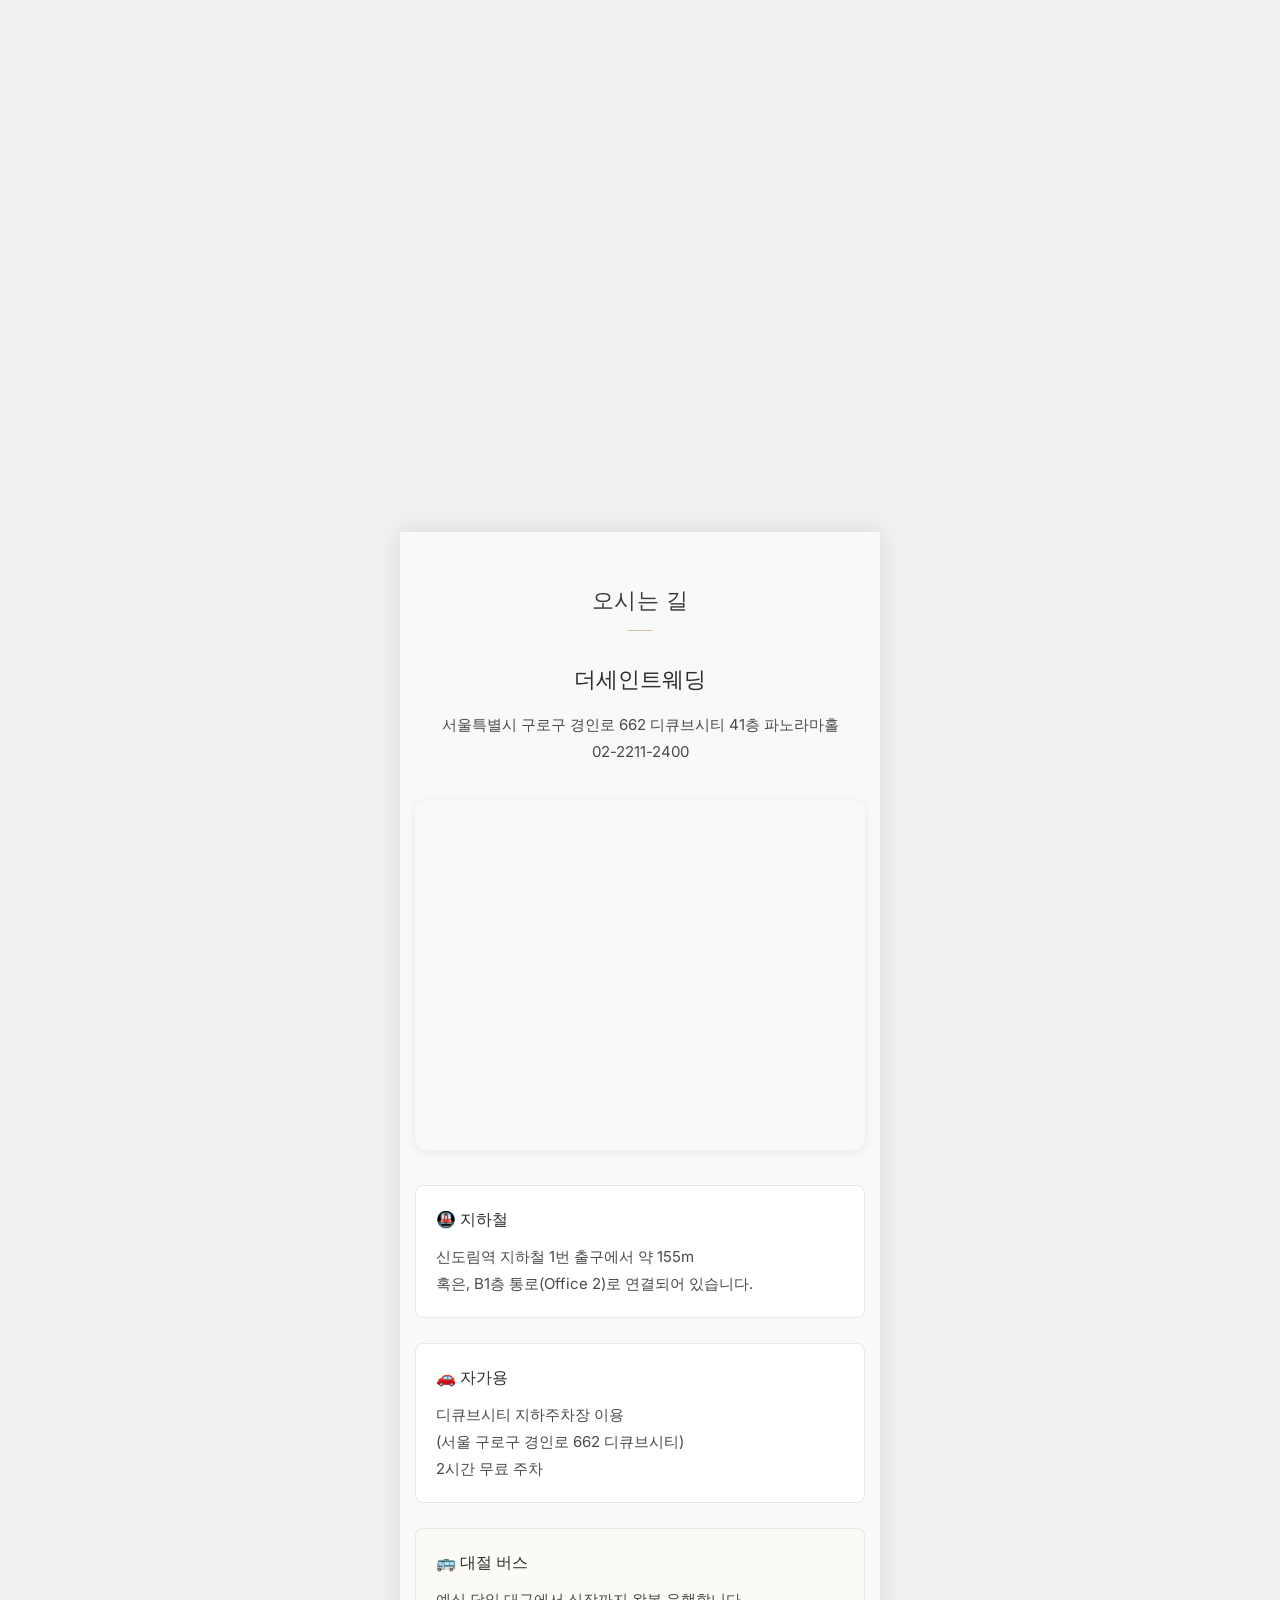
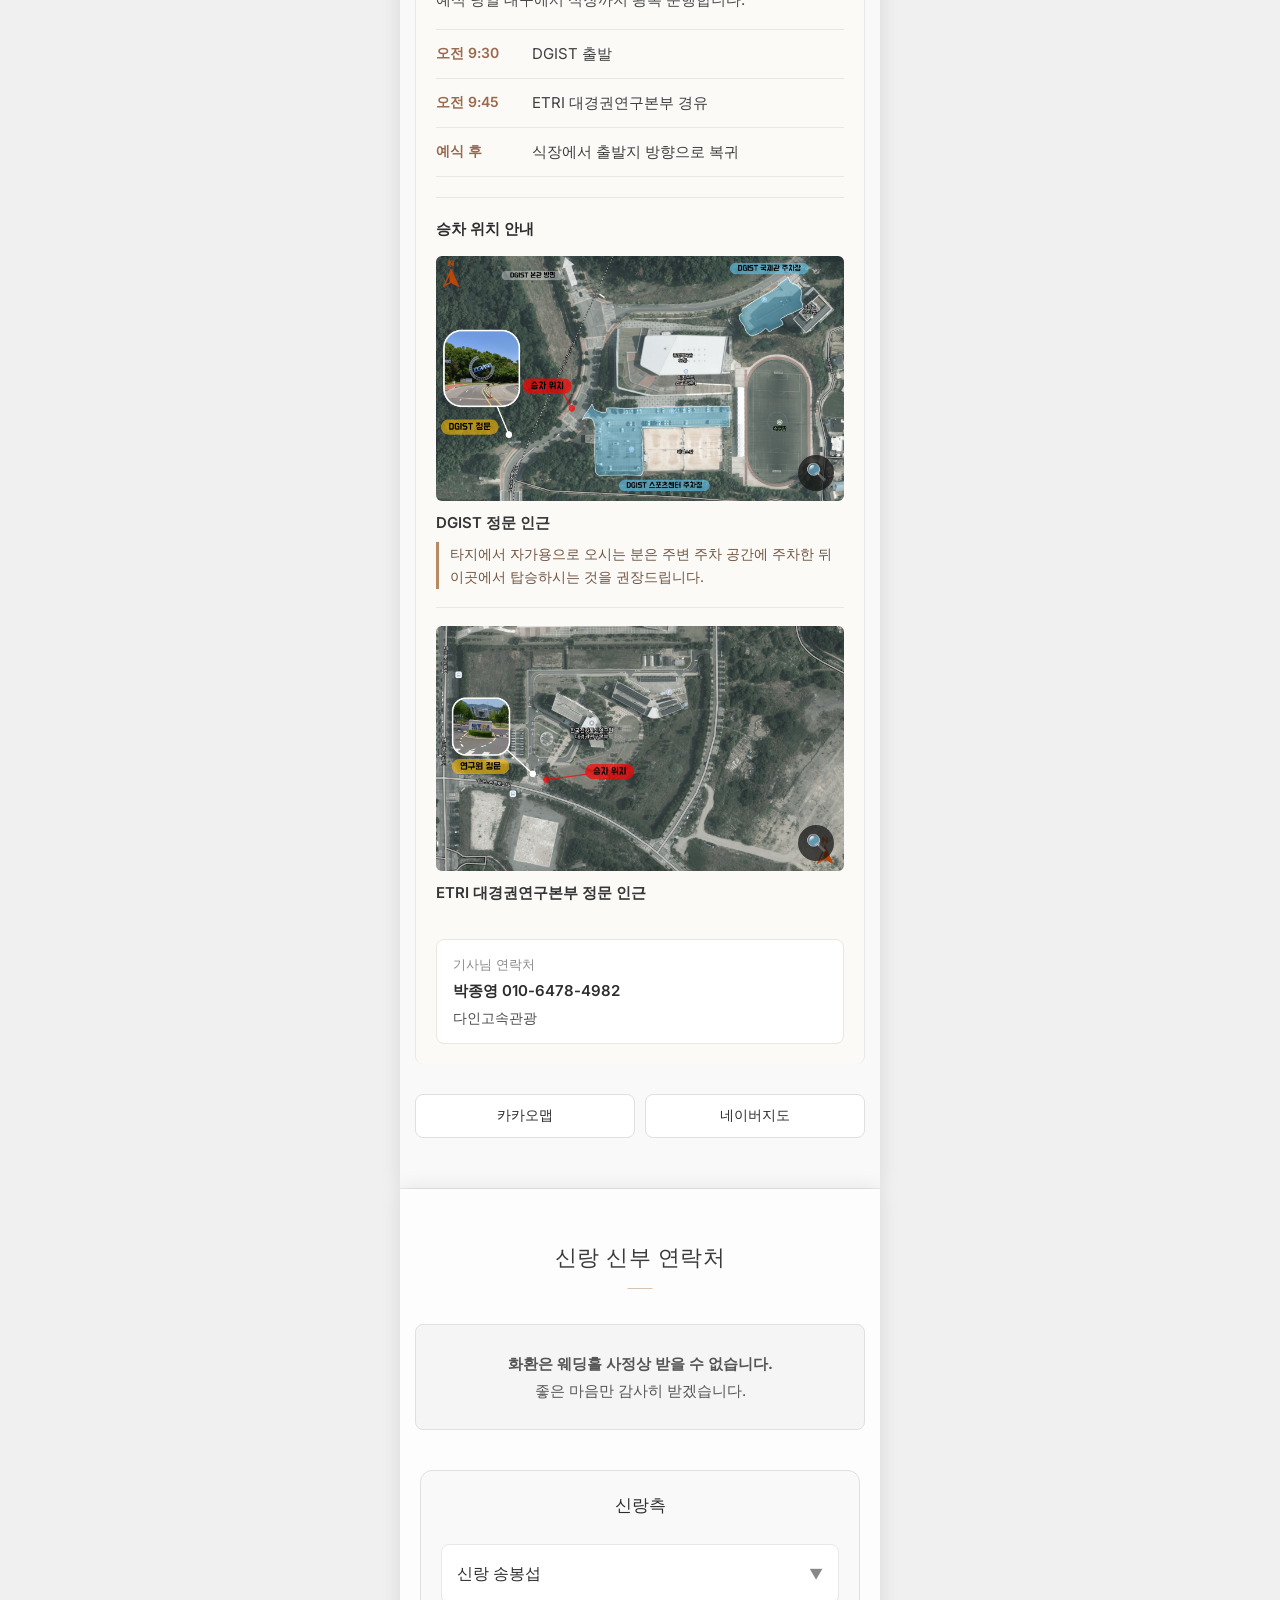
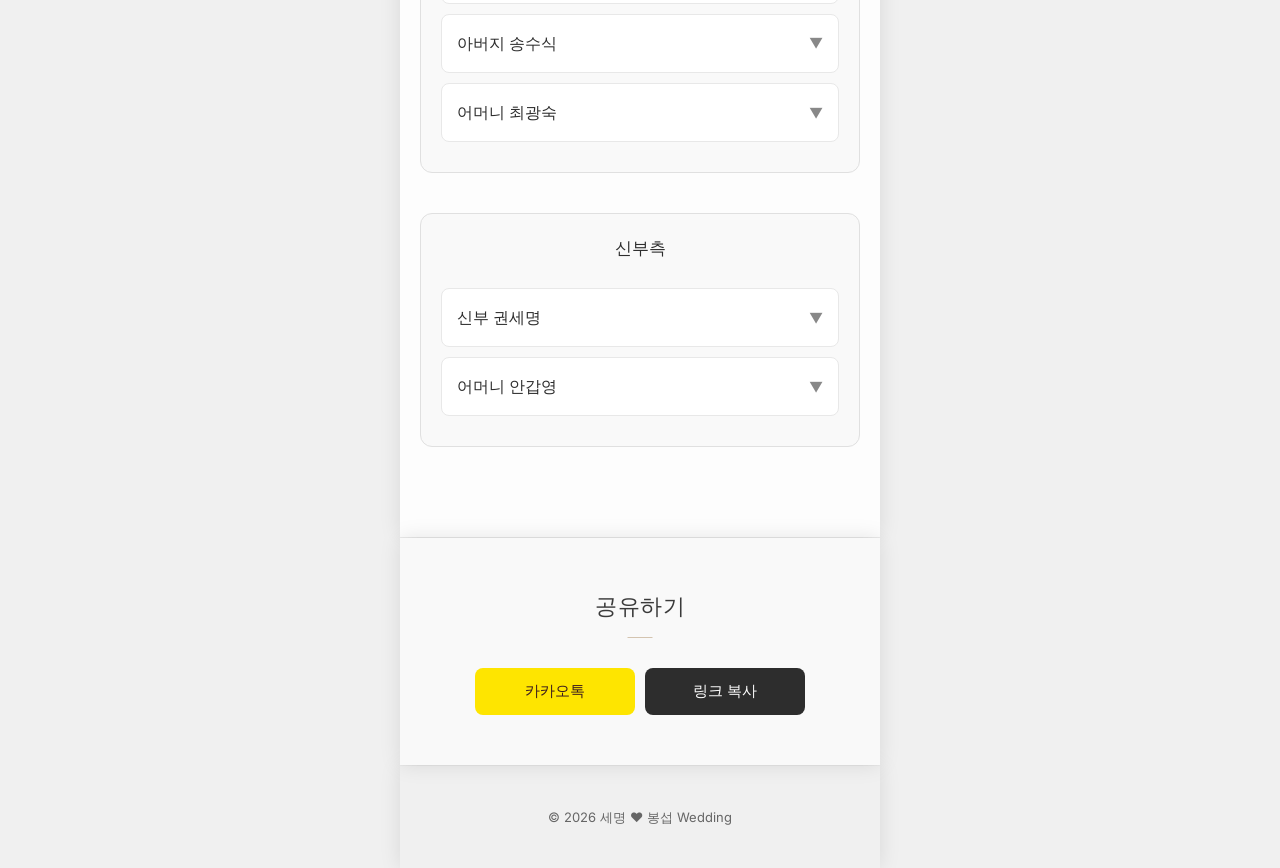
==== commit cfcc63fe: "20260721 오기 수정" ====
--- a/index.html
+++ b/index.html
@@ -278,7 +278,7 @@
         </p> -->
         
         <p class="flower-notice">
-            <strong>화환은 웨딩홀 사정 상 받을 수 없습니다.</strong><br>
+            <strong>화환은 웨딩홀 사정상 받을 수 없습니다.</strong><br>
             좋은 마음만 감사히 받겠습니다.
         </p>
         
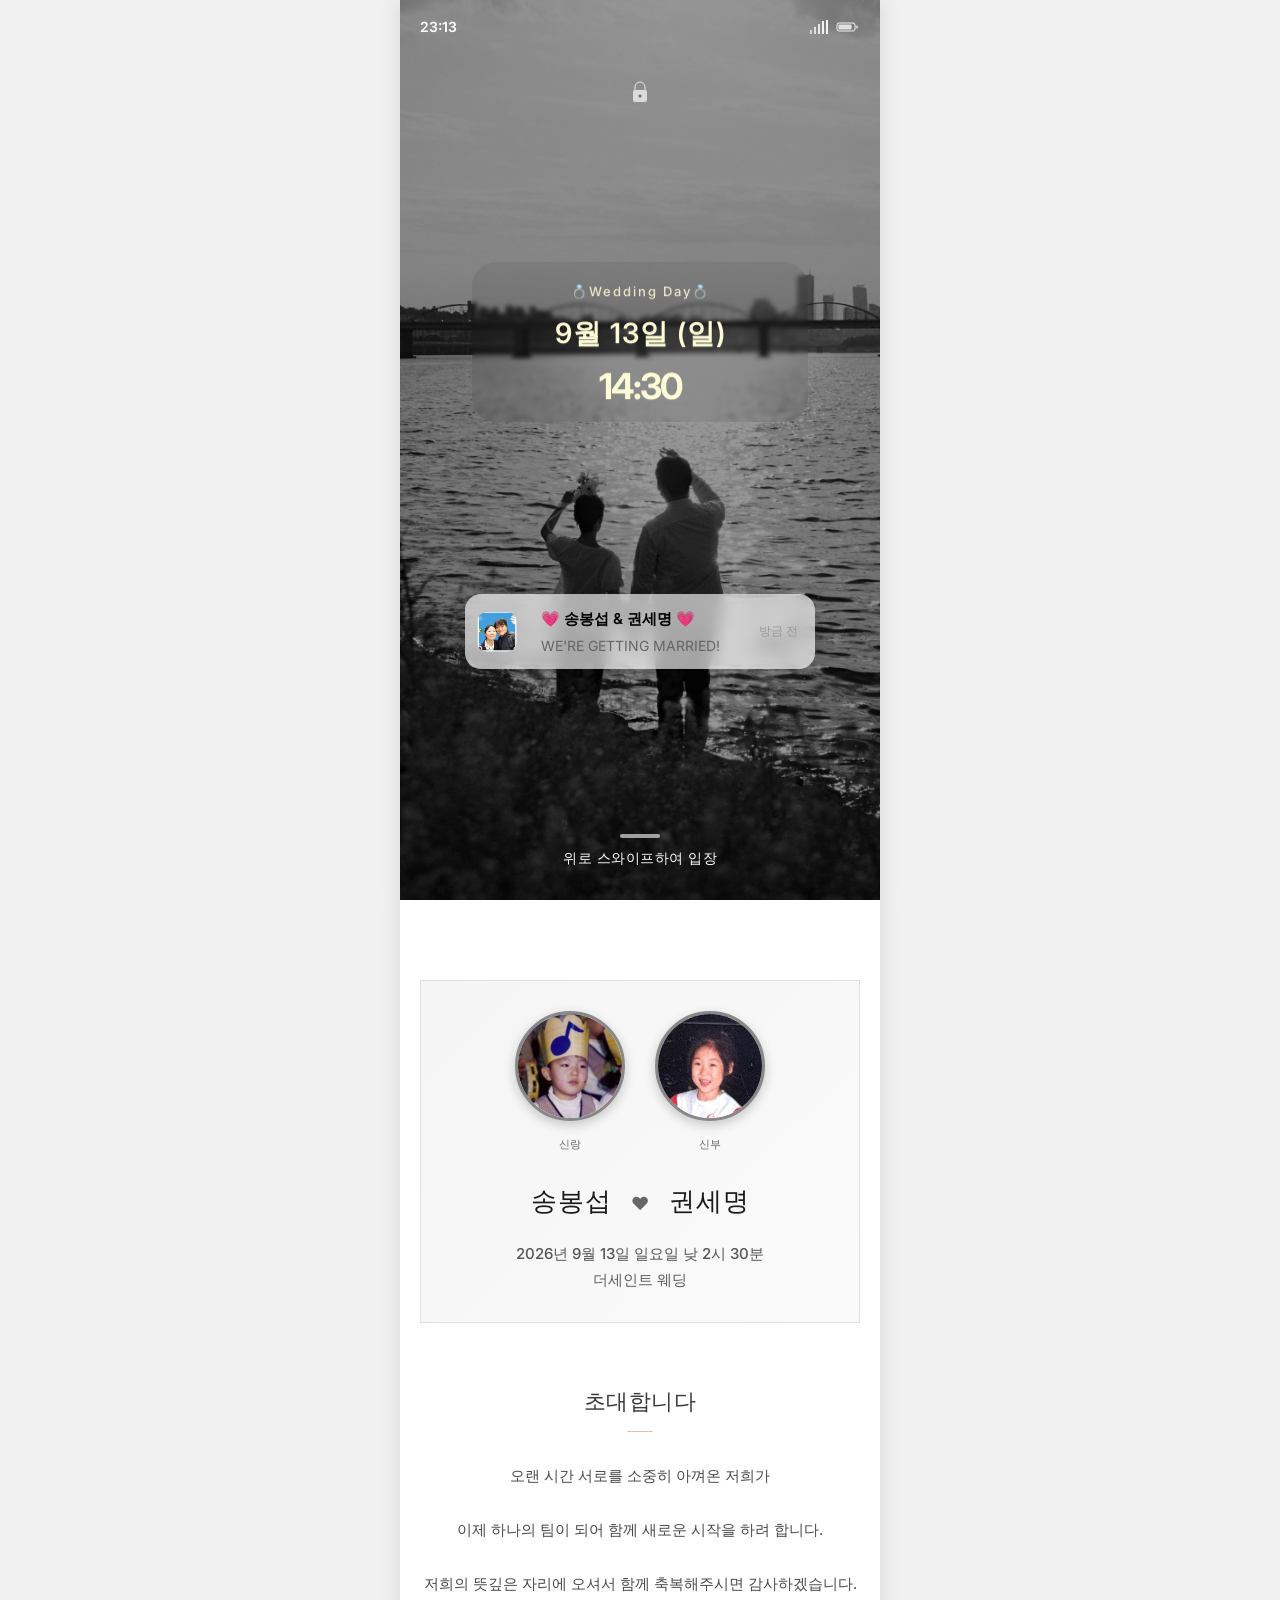
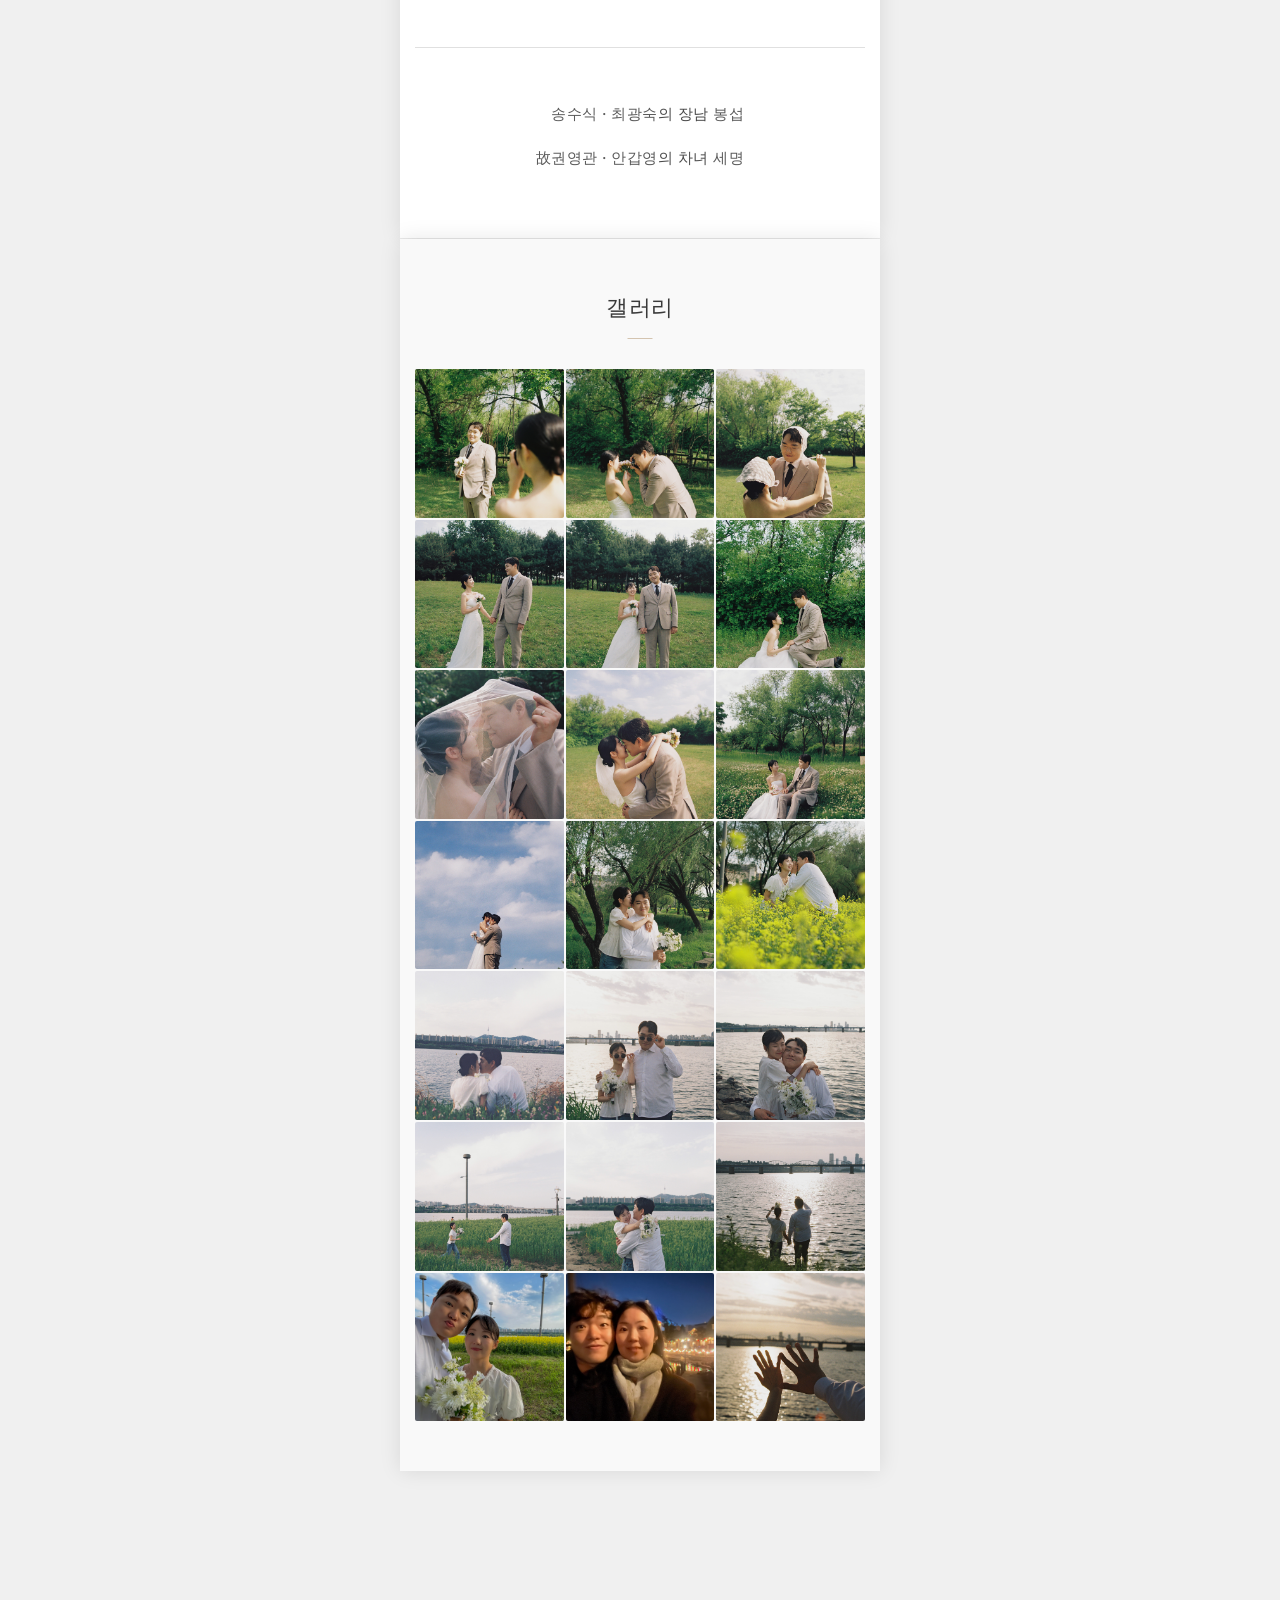
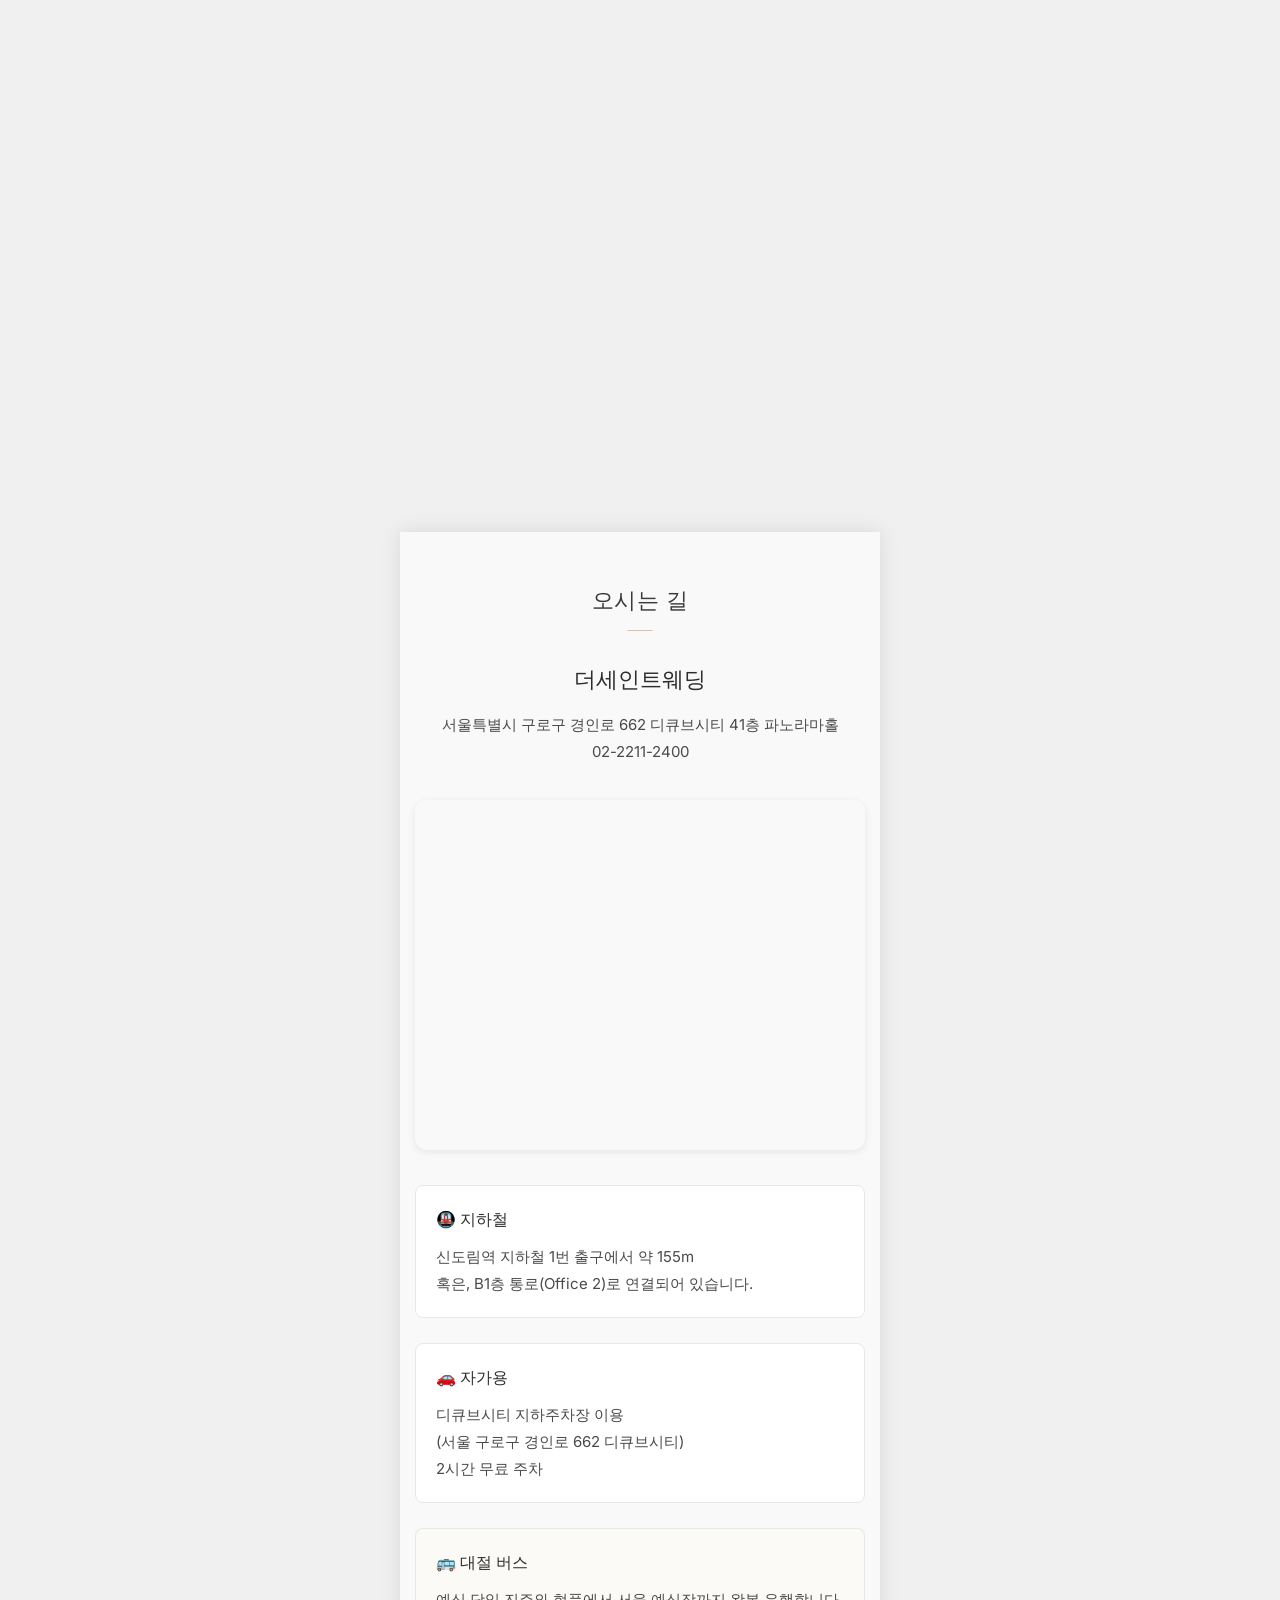
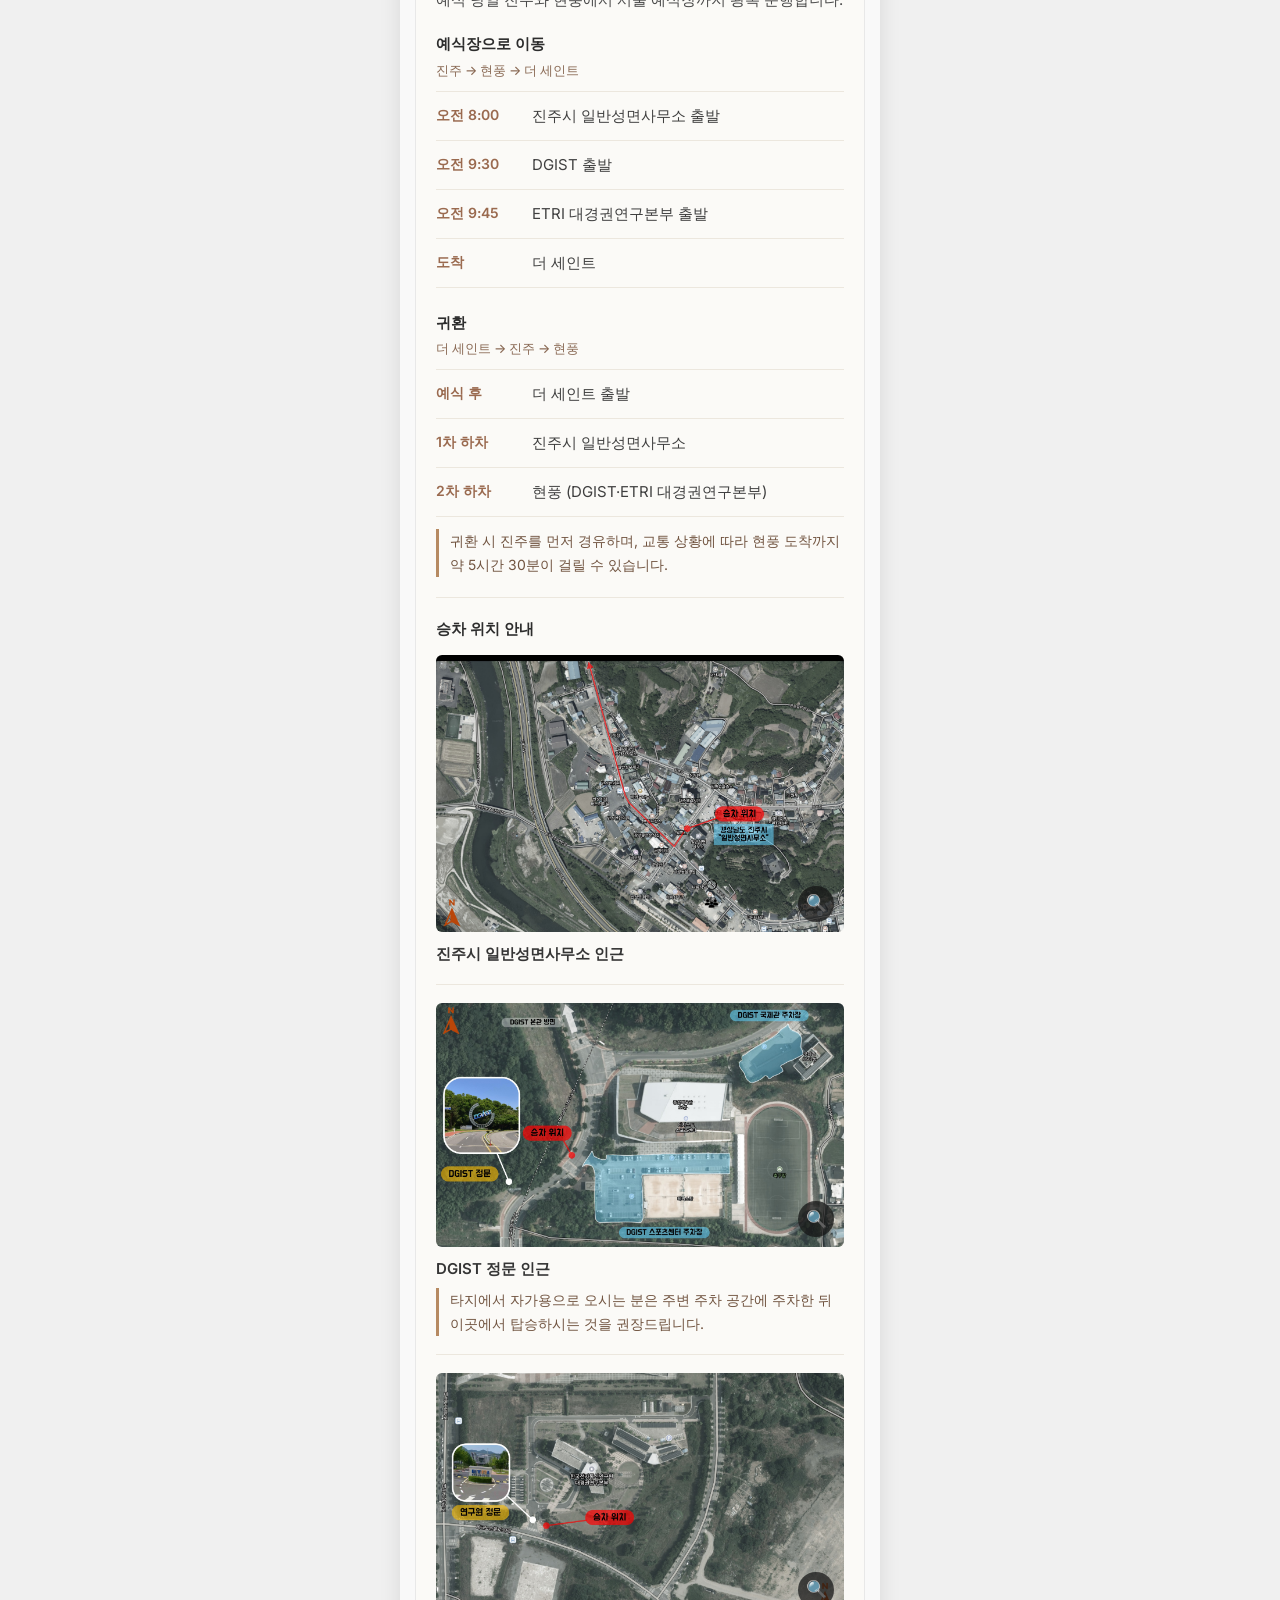
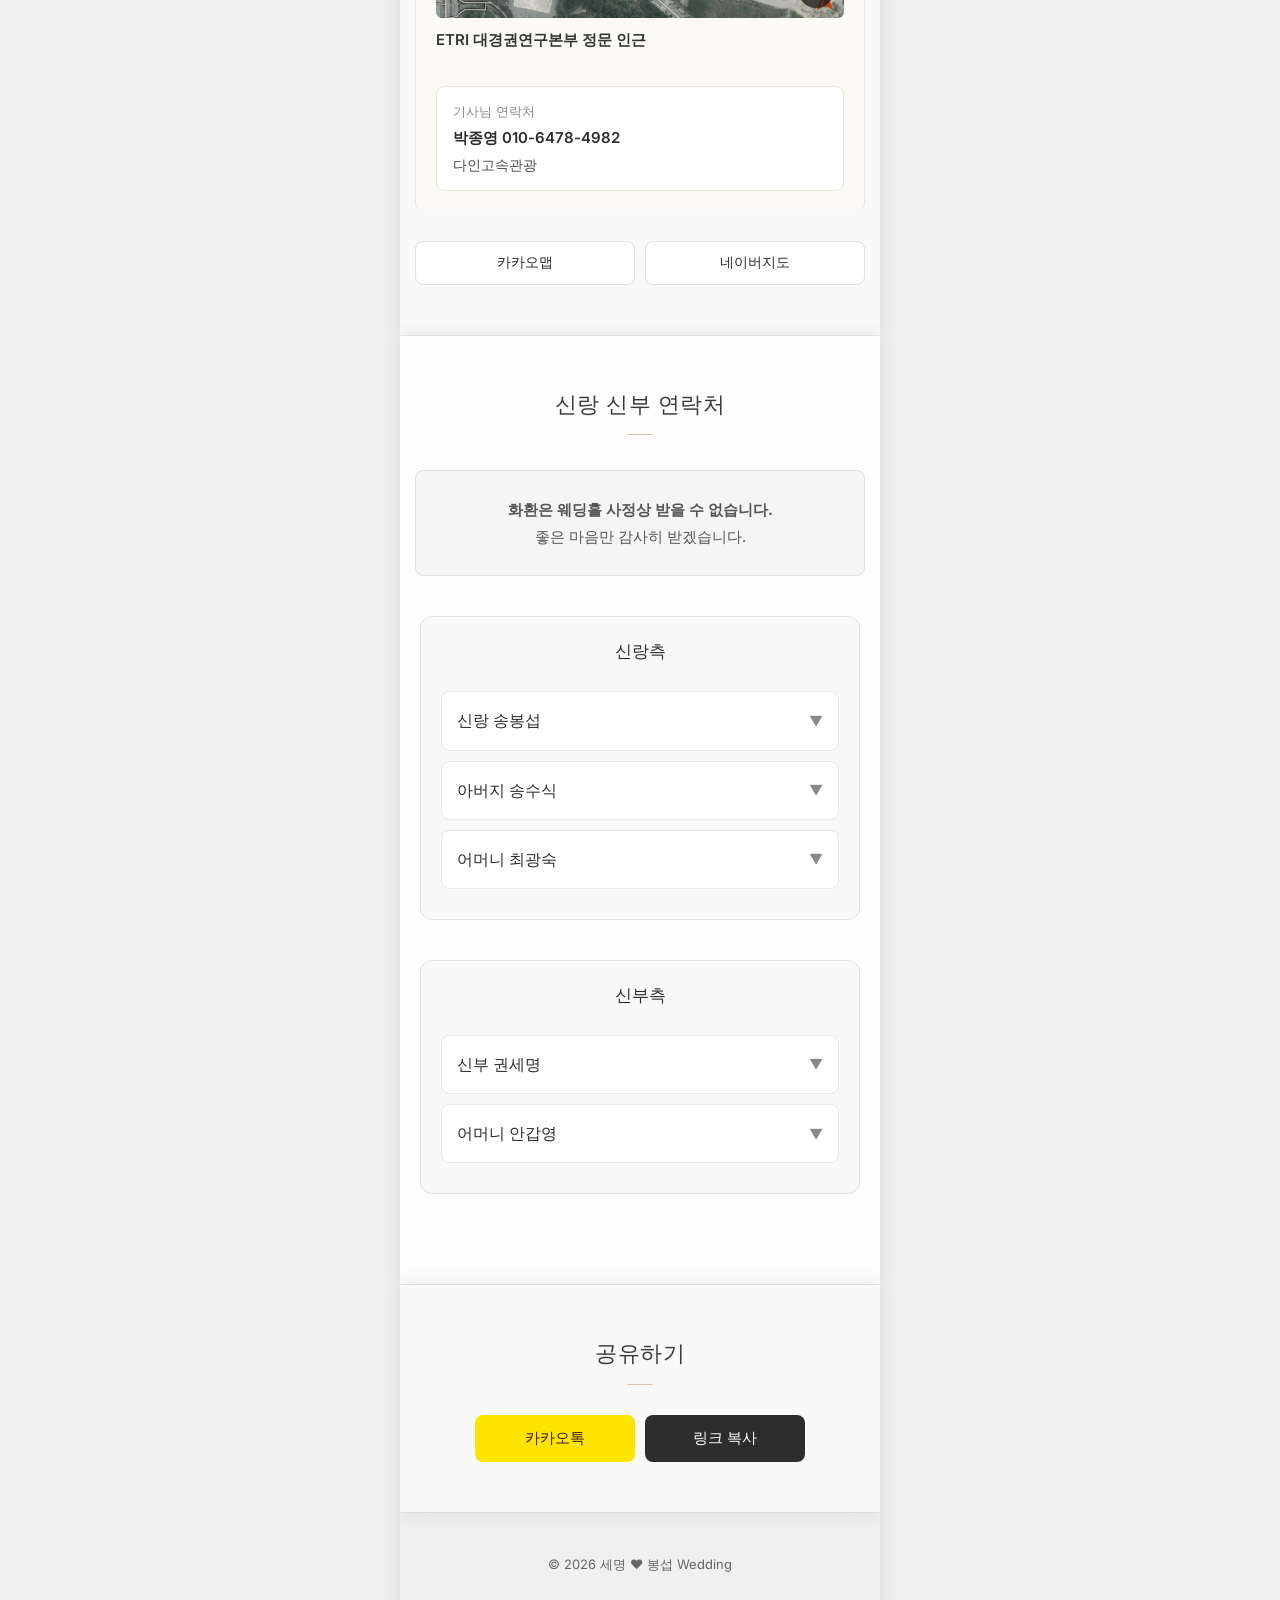
==== commit e12a8b43: "20260804 버스 대절 시간 수정" ====
--- a/index.html
+++ b/index.html
@@ -8,7 +8,7 @@
     <meta property="og:description" content="Sunday, September 13, 2026">
     <meta property="og:url" content="https://sb-wedding.github.io">
     <meta property="og:image" content="images/thumbnail_renewal.jpg">
-    <link rel="stylesheet" href="styles.css?v=20260720-bus-stop">
+    <link rel="stylesheet" href="styles.css?v=20260804-bus-route">
     <link rel="preconnect" href="https://fonts.googleapis.com">
     <link rel="preconnect" href="https://fonts.gstatic.com" crossorigin>
     <link href="https://fonts.googleapis.com/css2?family=Noto+Serif+KR:wght@300;400;500;700&family=Nanum+Myeongjo:wght@400;700&family=Inter:wght@200;300;400;500;600;700&display=swap" rel="stylesheet">
@@ -216,23 +216,63 @@
             </div>
             <div class="transport-item bus-charter">
                 <h4>🚌 대절 버스</h4>
-                <p class="bus-summary">예식 당일 대구에서 식장까지 왕복 운행합니다.</p>
-                <ol class="bus-route" aria-label="대절 버스 운행 순서">
-                    <li>
-                        <span class="bus-time">오전 9:30</span>
-                        <span class="bus-place">DGIST 출발</span>
-                    </li>
-                    <li>
-                        <span class="bus-time">오전 9:45</span>
-                        <span class="bus-place">ETRI 대경권연구본부 경유</span>
-                    </li>
-                    <li>
-                        <span class="bus-time">예식 후</span>
-                        <span class="bus-place">식장에서 출발지 방향으로 복귀</span>
-                    </li>
-                </ol>
+                <p class="bus-summary">예식 당일 진주와 현풍에서 서울 예식장까지 왕복 운행합니다.</p>
+                <div class="bus-direction">
+                    <h5 class="bus-direction-title">
+                        <span>예식장으로 이동</span>
+                        <small>진주 → 현풍 → 더 세인트</small>
+                    </h5>
+                    <ol class="bus-route" aria-label="서울 예식장으로 이동하는 대절 버스 운행 순서">
+                        <li>
+                            <span class="bus-time">오전 8:00</span>
+                            <span class="bus-place">진주시 일반성면사무소 출발</span>
+                        </li>
+                        <li>
+                            <span class="bus-time">오전 9:30</span>
+                            <span class="bus-place">DGIST 출발</span>
+                        </li>
+                        <li>
+                            <span class="bus-time">오전 9:45</span>
+                            <span class="bus-place">ETRI 대경권연구본부 출발</span>
+                        </li>
+                        <li>
+                            <span class="bus-time">도착</span>
+                            <span class="bus-place">더 세인트</span>
+                        </li>
+                    </ol>
+                </div>
+                <div class="bus-direction">
+                    <h5 class="bus-direction-title">
+                        <span>귀환</span>
+                        <small>더 세인트 → 진주 → 현풍</small>
+                    </h5>
+                    <ol class="bus-route" aria-label="예식 후 귀환하는 대절 버스 운행 순서">
+                        <li>
+                            <span class="bus-time">예식 후</span>
+                            <span class="bus-place">더 세인트 출발</span>
+                        </li>
+                        <li>
+                            <span class="bus-time">1차 하차</span>
+                            <span class="bus-place">진주시 일반성면사무소</span>
+                        </li>
+                        <li>
+                            <span class="bus-time">2차 하차</span>
+                            <span class="bus-place">현풍 (DGIST·ETRI 대경권연구본부)</span>
+                        </li>
+                    </ol>
+                    <p class="bus-return-note">귀환 시 진주를 먼저 경유하며, 교통 상황에 따라 현풍 도착까지 약 5시간 30분이 걸릴 수 있습니다.</p>
+                </div>
                 <div class="bus-stop-guide">
                     <h5>승차 위치 안내</h5>
+                    <figure class="bus-stop-item">
+                        <button type="button" class="bus-stop-image-button bus-stop-image-button--stop0" onclick="openBusStopModal('images/bus/stop0.jpg', '진주시 일반성면사무소 인근 대절버스 승차 위치 안내')" aria-label="진주시 일반성면사무소 승차 위치 안내 사진 크게 보기">
+                            <img src="images/bus/stop0.jpg" alt="진주시 일반성면사무소 인근 대절버스 승차 위치 안내" loading="lazy">
+                            <span class="bus-stop-zoom" aria-hidden="true">🔍</span>
+                        </button>
+                        <figcaption>
+                            <strong>진주시 일반성면사무소 인근</strong>
+                        </figcaption>
+                    </figure>
                     <figure class="bus-stop-item">
                         <button type="button" class="bus-stop-image-button" onclick="openBusStopModal('images/bus/stop1.jpg', 'DGIST 정문 인근 대절버스 승차 위치 안내')" aria-label="DGIST 승차 위치 안내 사진 크게 보기">
                             <img src="images/bus/stop1.jpg" alt="DGIST 정문 인근 대절버스 승차 위치 안내" loading="lazy">
--- a/styles.css
+++ b/styles.css
@@ -807,7 +807,32 @@
 }
 
 .bus-summary {
-    margin-bottom: 16px;
+    margin-bottom: 18px;
+}
+
+.bus-direction + .bus-direction {
+    margin-top: 22px;
+}
+
+.bus-direction-title {
+    display: flex;
+    flex-direction: column;
+    gap: 3px;
+    margin: 0 0 10px;
+}
+
+.bus-direction-title span {
+    color: #2d2d2d;
+    font-size: 15px;
+    font-weight: 600;
+}
+
+.bus-direction-title small {
+    color: #8a6a55;
+    font-size: 13px;
+    font-weight: 500;
+    line-height: 1.6;
+    word-break: keep-all;
 }
 
 .bus-route {
@@ -844,6 +869,15 @@
     font-size: 15px;
     line-height: 1.6;
     word-break: keep-all;
+}
+
+.transport-item .bus-return-note {
+    margin-top: 12px;
+    padding-left: 11px;
+    border-left: 3px solid #b68a62;
+    color: #715440;
+    font-size: 14px;
+    line-height: 1.7;
 }
 
 .bus-stop-guide {
@@ -881,6 +915,10 @@
     border-radius: 6px;
     background: #e7e4df;
     cursor: zoom-in;
+}
+
+.bus-stop-image-button--stop0 {
+    aspect-ratio: 2805 / 1902;
 }
 
 .bus-stop-image-button img {
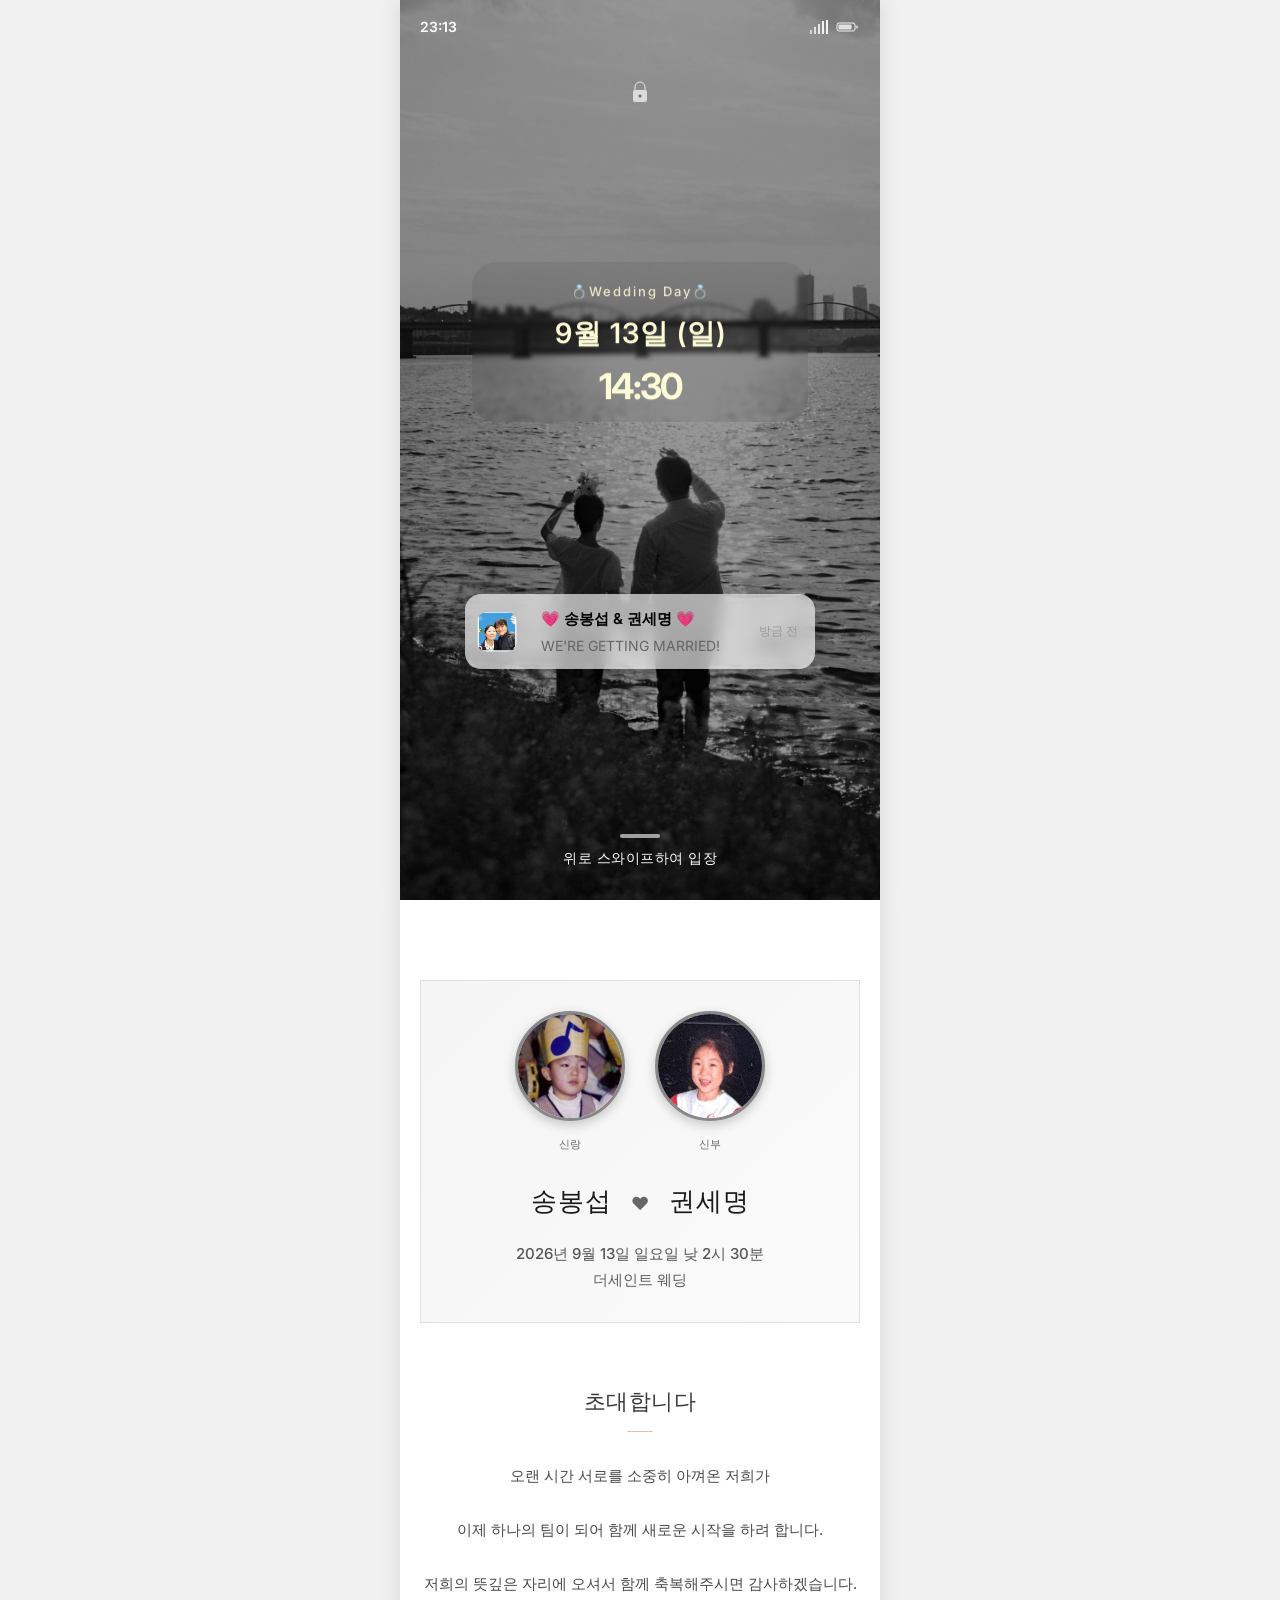
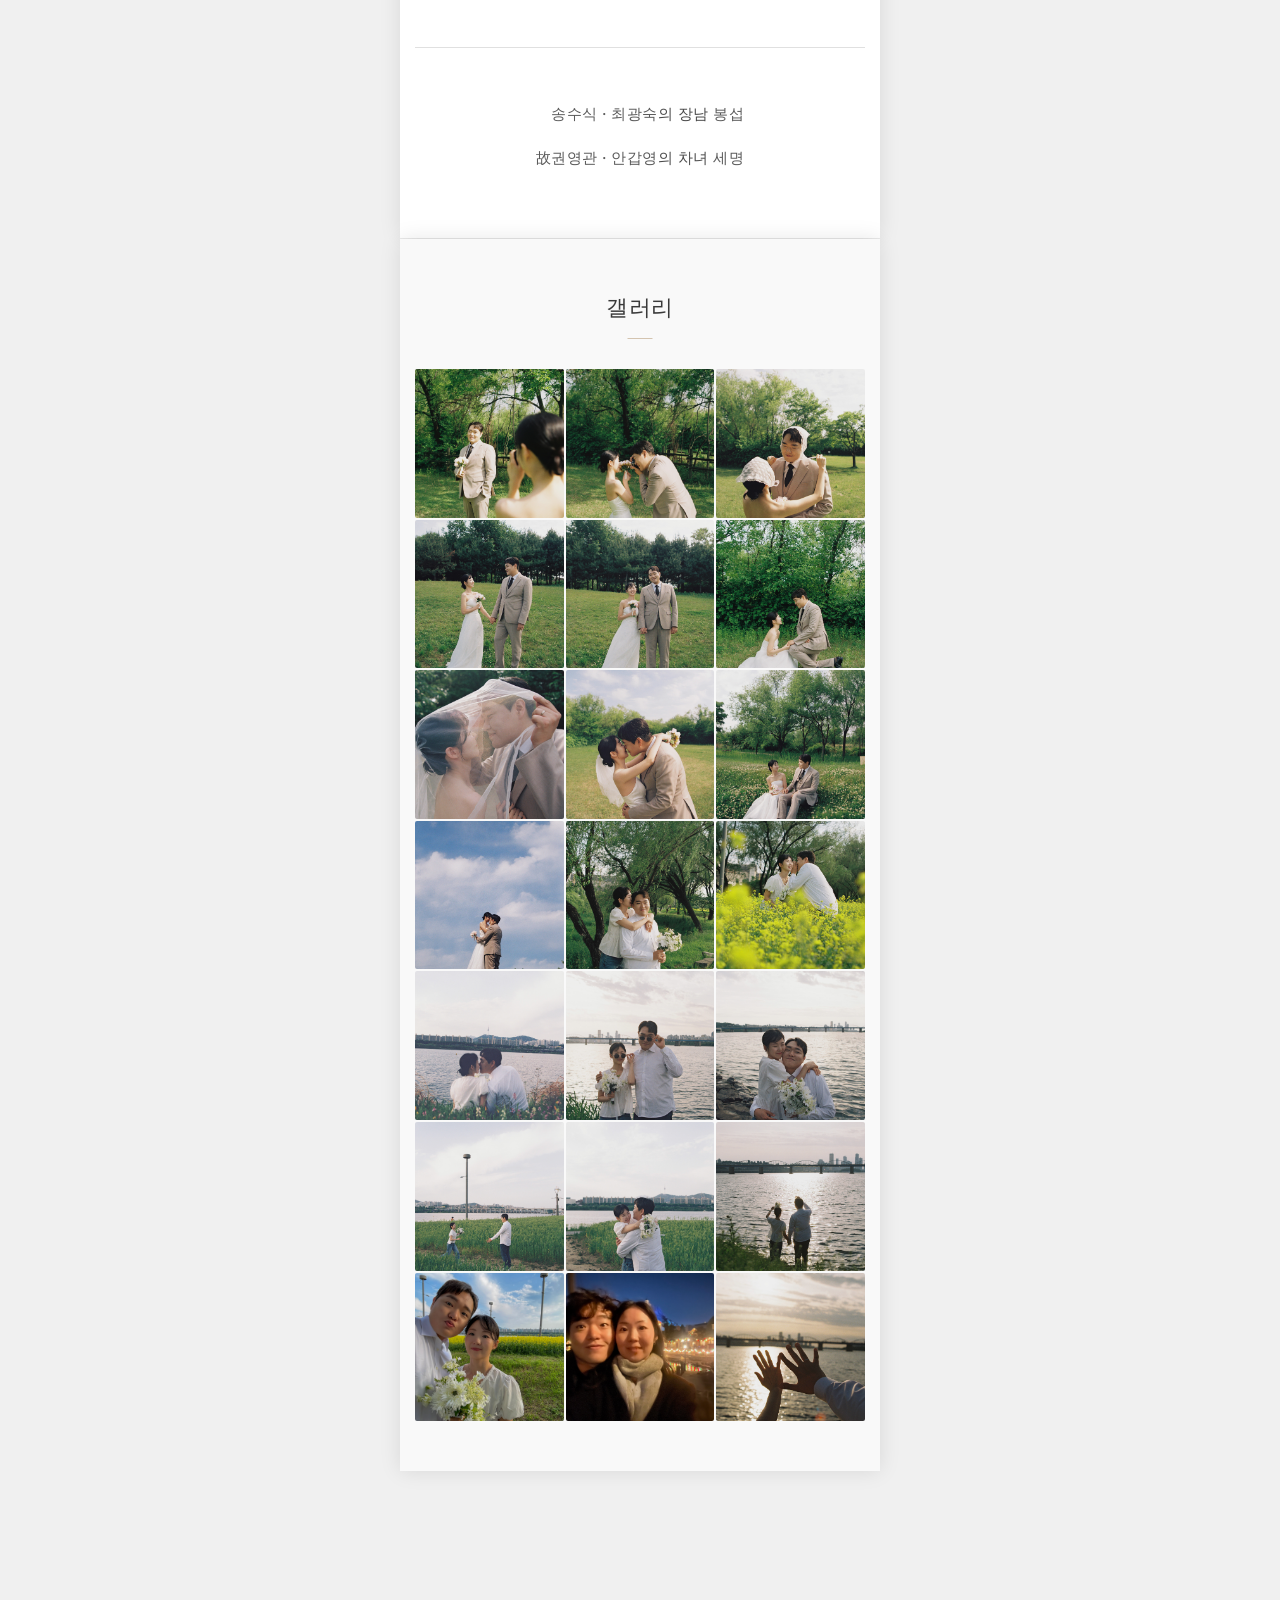
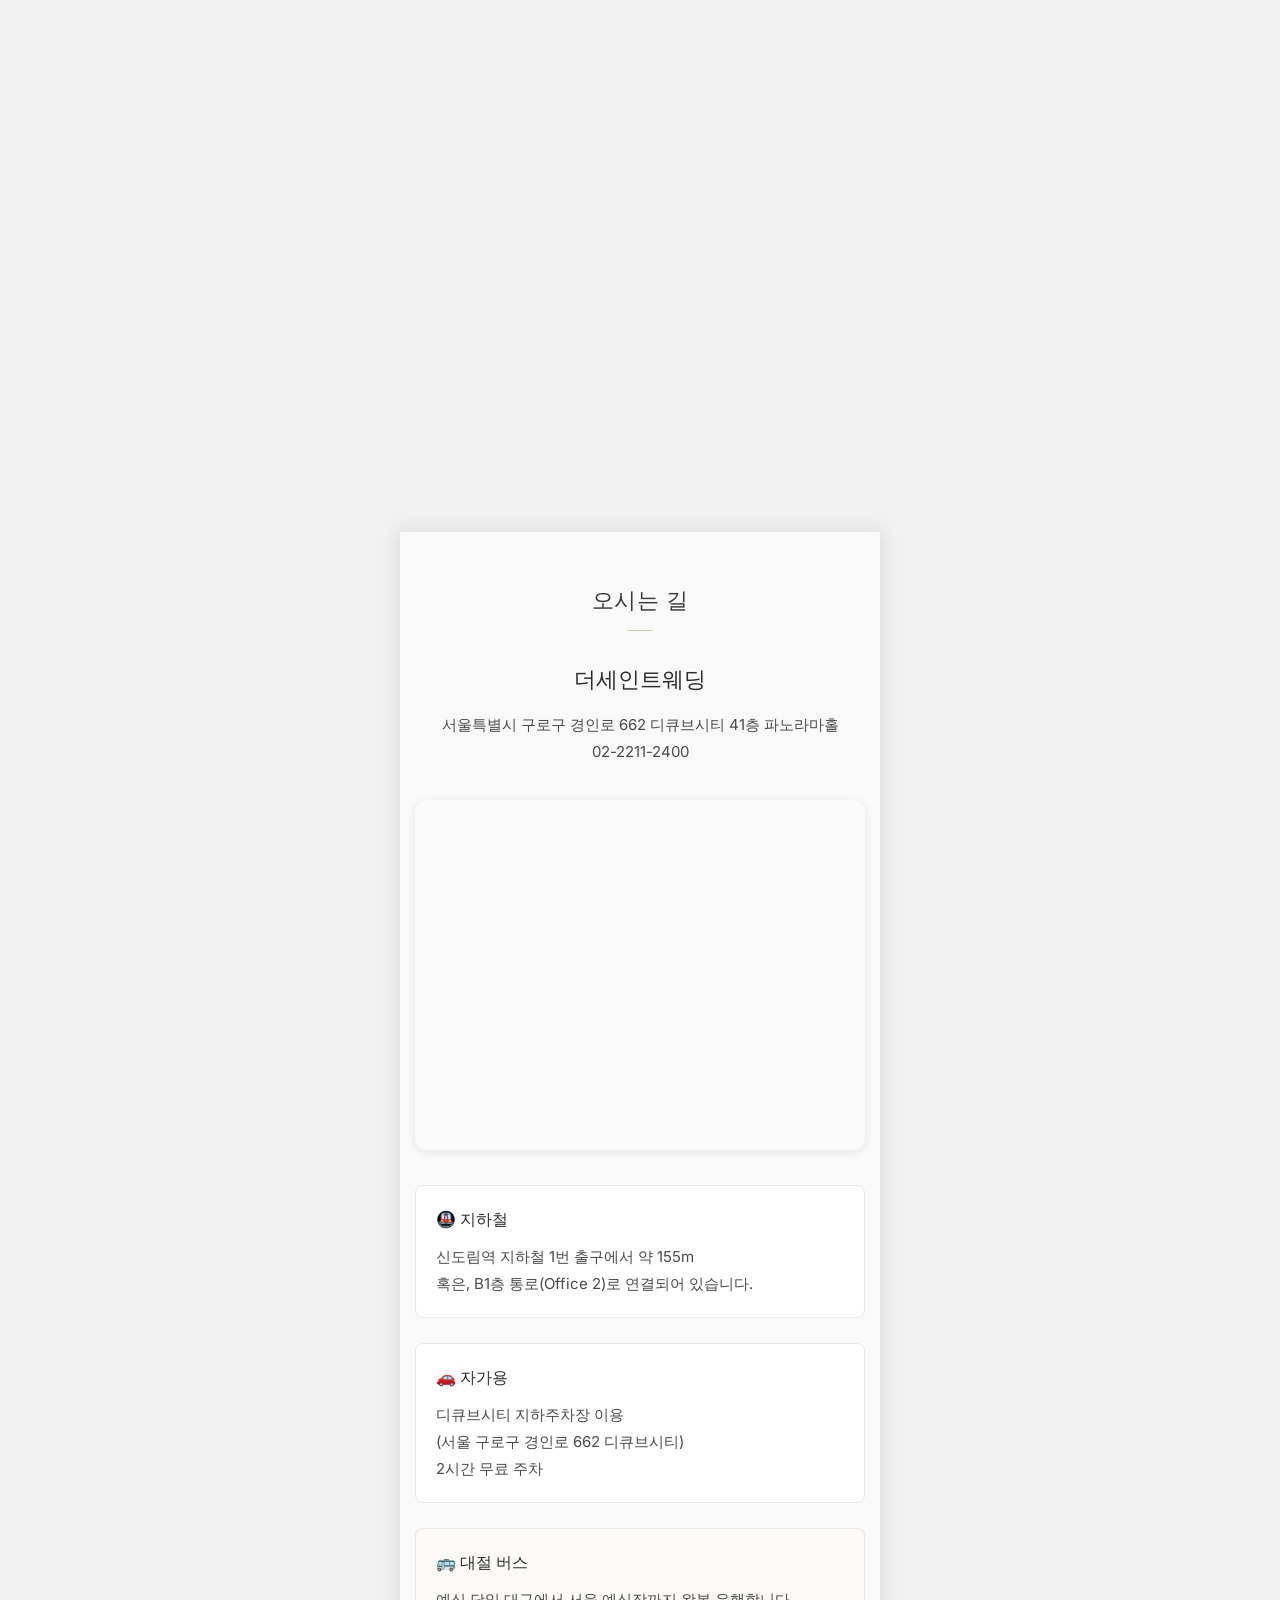
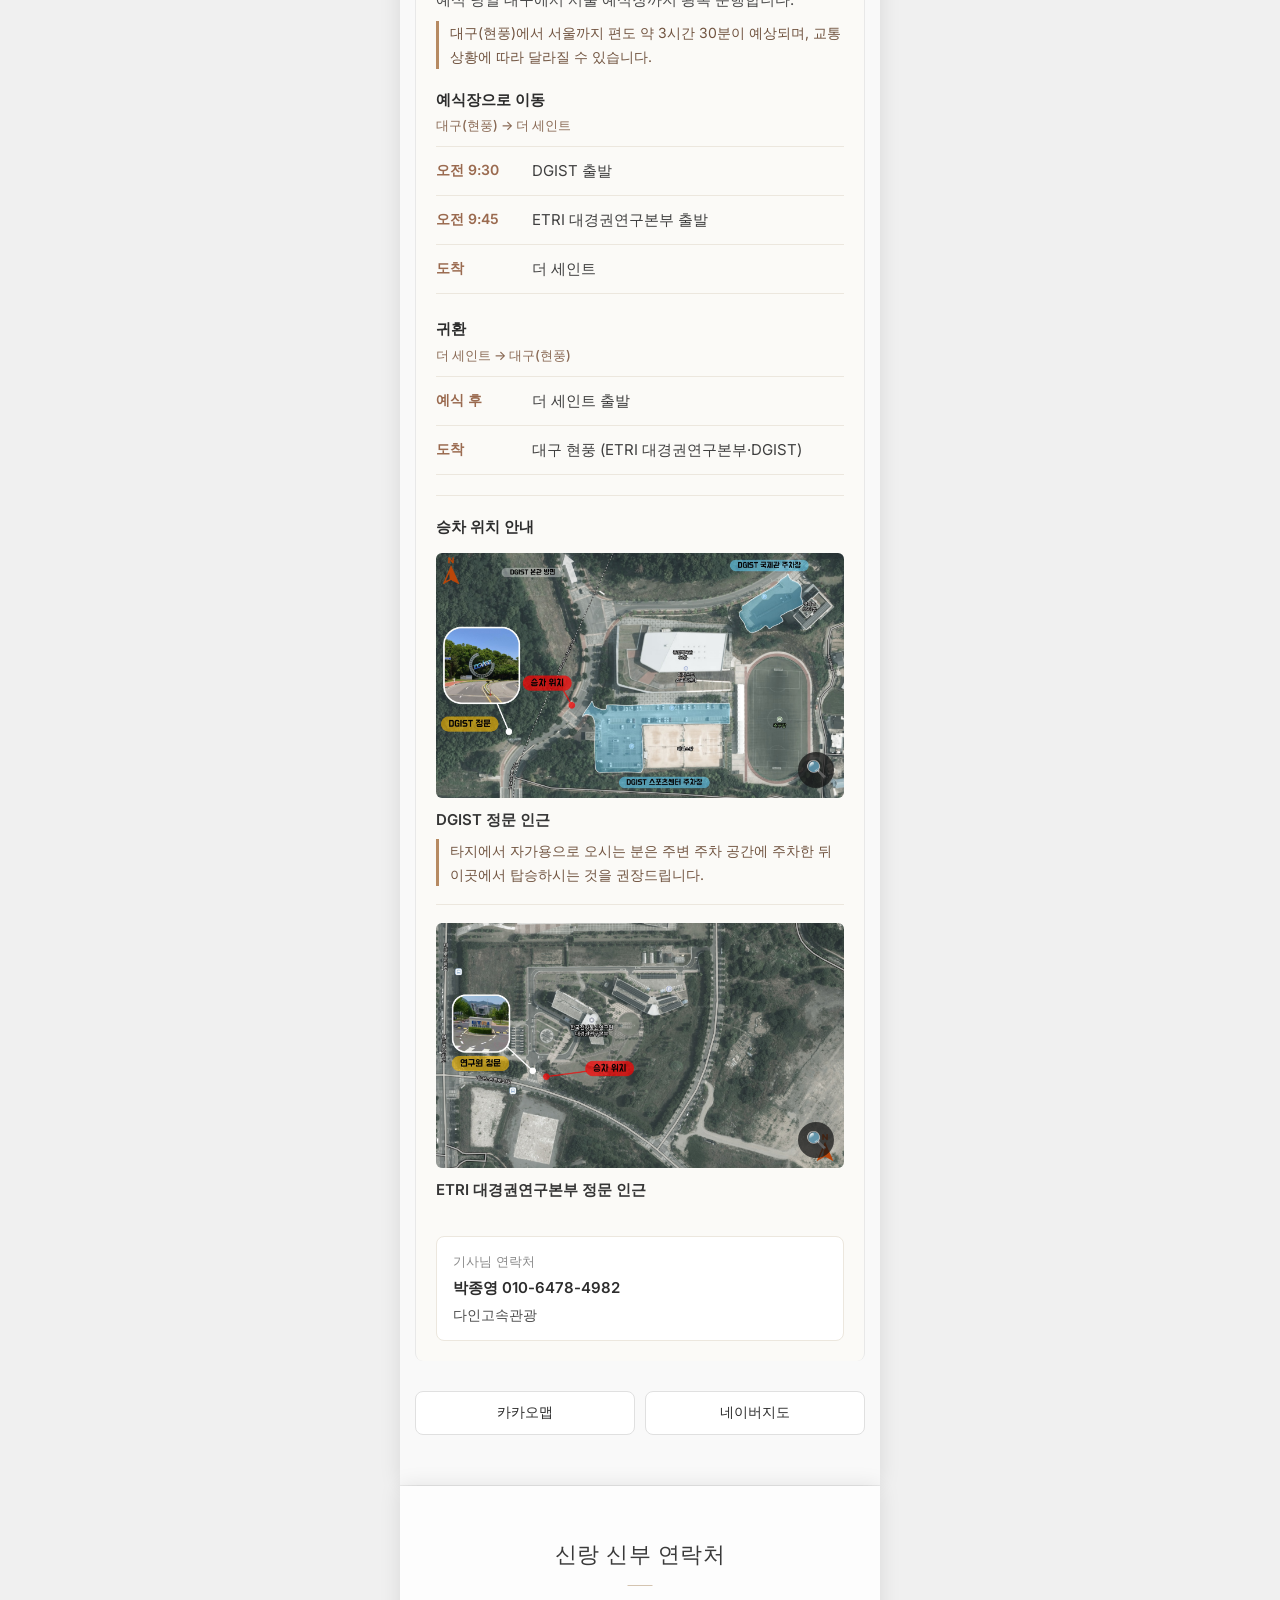
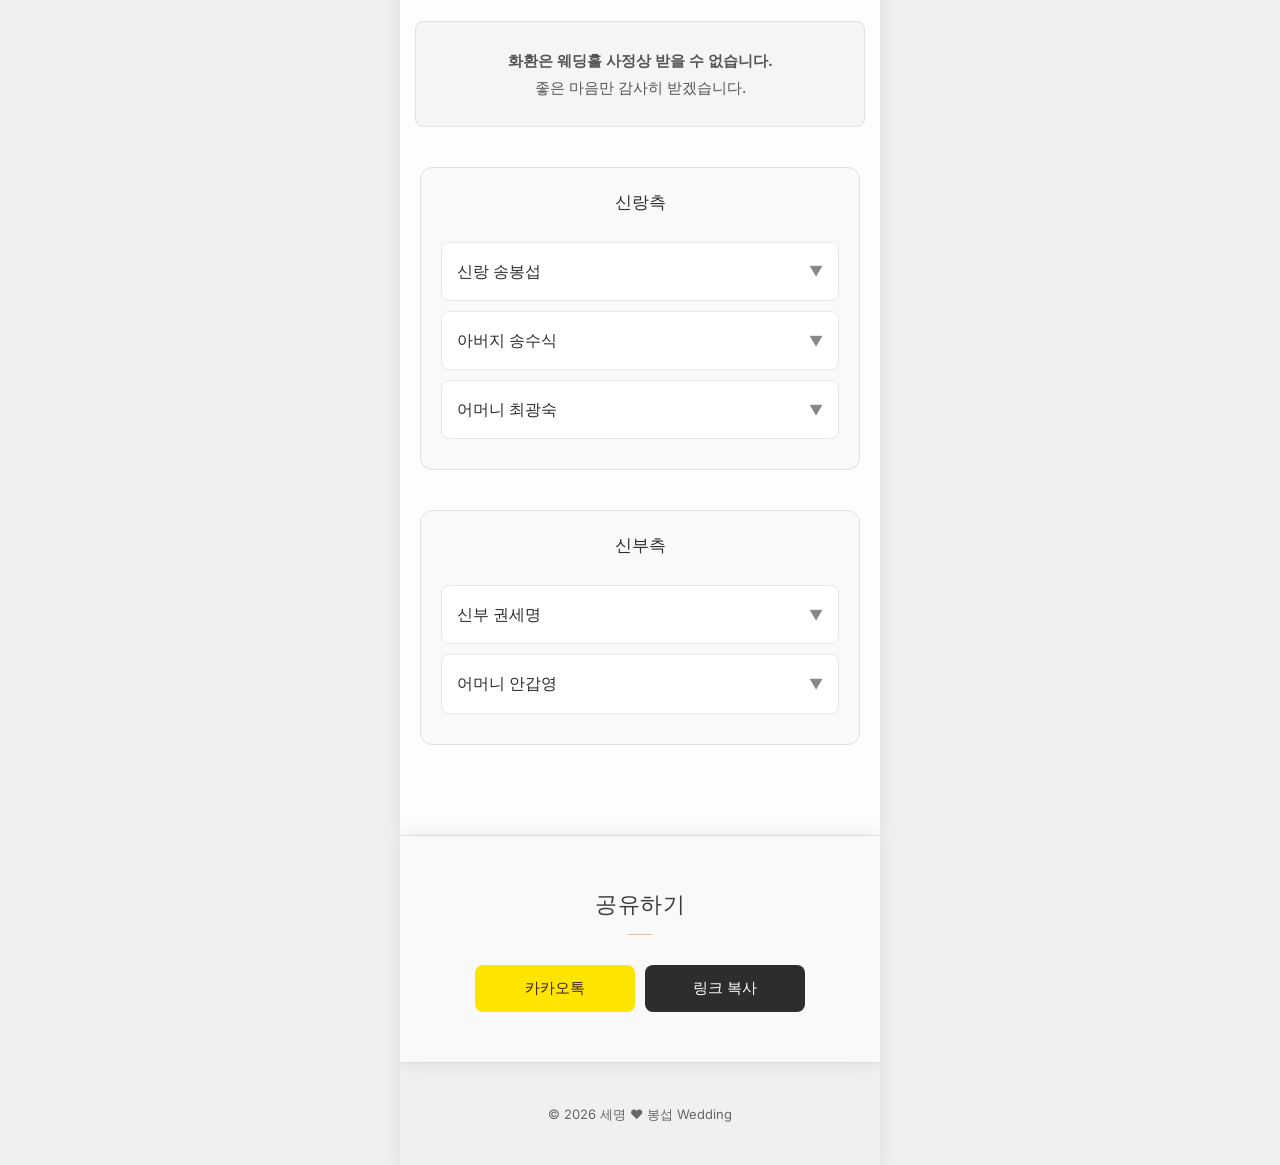
==== commit f14358d8: "대절 버스 노선을 대구 왕복으로 변경" ====
--- a/index.html
+++ b/index.html
@@ -8,7 +8,7 @@
     <meta property="og:description" content="Sunday, September 13, 2026">
     <meta property="og:url" content="https://sb-wedding.github.io">
     <meta property="og:image" content="images/thumbnail_renewal.jpg">
-    <link rel="stylesheet" href="styles.css?v=20260804-bus-route">
+    <link rel="stylesheet" href="styles.css?v=20260816-daegu-bus">
     <link rel="preconnect" href="https://fonts.googleapis.com">
     <link rel="preconnect" href="https://fonts.gstatic.com" crossorigin>
     <link href="https://fonts.googleapis.com/css2?family=Noto+Serif+KR:wght@300;400;500;700&family=Nanum+Myeongjo:wght@400;700&family=Inter:wght@200;300;400;500;600;700&display=swap" rel="stylesheet">
@@ -216,17 +216,14 @@
             </div>
             <div class="transport-item bus-charter">
                 <h4>🚌 대절 버스</h4>
-                <p class="bus-summary">예식 당일 진주와 현풍에서 서울 예식장까지 왕복 운행합니다.</p>
+                <p class="bus-summary">예식 당일 대구에서 서울 예식장까지 왕복 운행합니다.</p>
+                <p class="bus-travel-note">대구(현풍)에서 서울까지 편도 약 3시간 30분이 예상되며, 교통 상황에 따라 달라질 수 있습니다.</p>
                 <div class="bus-direction">
                     <h5 class="bus-direction-title">
                         <span>예식장으로 이동</span>
-                        <small>진주 → 현풍 → 더 세인트</small>
+                        <small>대구(현풍) → 더 세인트</small>
                     </h5>
                     <ol class="bus-route" aria-label="서울 예식장으로 이동하는 대절 버스 운행 순서">
-                        <li>
-                            <span class="bus-time">오전 8:00</span>
-                            <span class="bus-place">진주시 일반성면사무소 출발</span>
-                        </li>
                         <li>
                             <span class="bus-time">오전 9:30</span>
                             <span class="bus-place">DGIST 출발</span>
@@ -244,7 +241,7 @@
                 <div class="bus-direction">
                     <h5 class="bus-direction-title">
                         <span>귀환</span>
-                        <small>더 세인트 → 진주 → 현풍</small>
+                        <small>더 세인트 → 대구(현풍)</small>
                     </h5>
                     <ol class="bus-route" aria-label="예식 후 귀환하는 대절 버스 운행 순서">
                         <li>
@@ -252,27 +249,13 @@
                             <span class="bus-place">더 세인트 출발</span>
                         </li>
                         <li>
-                            <span class="bus-time">1차 하차</span>
-                            <span class="bus-place">진주시 일반성면사무소</span>
-                        </li>
-                        <li>
-                            <span class="bus-time">2차 하차</span>
-                            <span class="bus-place">현풍 (DGIST·ETRI 대경권연구본부)</span>
+                            <span class="bus-time">도착</span>
+                            <span class="bus-place">대구 현풍 (ETRI 대경권연구본부·DGIST)</span>
                         </li>
                     </ol>
-                    <p class="bus-return-note">귀환 시 진주를 먼저 경유하며, 교통 상황에 따라 현풍 도착까지 약 5시간 30분이 걸릴 수 있습니다.</p>
                 </div>
                 <div class="bus-stop-guide">
                     <h5>승차 위치 안내</h5>
-                    <figure class="bus-stop-item">
-                        <button type="button" class="bus-stop-image-button bus-stop-image-button--stop0" onclick="openBusStopModal('images/bus/stop0.jpg', '진주시 일반성면사무소 인근 대절버스 승차 위치 안내')" aria-label="진주시 일반성면사무소 승차 위치 안내 사진 크게 보기">
-                            <img src="images/bus/stop0.jpg" alt="진주시 일반성면사무소 인근 대절버스 승차 위치 안내" loading="lazy">
-                            <span class="bus-stop-zoom" aria-hidden="true">🔍</span>
-                        </button>
-                        <figcaption>
-                            <strong>진주시 일반성면사무소 인근</strong>
-                        </figcaption>
-                    </figure>
                     <figure class="bus-stop-item">
                         <button type="button" class="bus-stop-image-button" onclick="openBusStopModal('images/bus/stop1.jpg', 'DGIST 정문 인근 대절버스 승차 위치 안내')" aria-label="DGIST 승차 위치 안내 사진 크게 보기">
                             <img src="images/bus/stop1.jpg" alt="DGIST 정문 인근 대절버스 승차 위치 안내" loading="lazy">
--- a/styles.css
+++ b/styles.css
@@ -807,7 +807,16 @@
 }
 
 .bus-summary {
+    margin-bottom: 8px;
+}
+
+.transport-item .bus-travel-note {
     margin-bottom: 18px;
+    padding-left: 11px;
+    border-left: 3px solid #b68a62;
+    color: #715440;
+    font-size: 14px;
+    line-height: 1.7;
 }
 
 .bus-direction + .bus-direction {
@@ -869,15 +878,6 @@
     font-size: 15px;
     line-height: 1.6;
     word-break: keep-all;
-}
-
-.transport-item .bus-return-note {
-    margin-top: 12px;
-    padding-left: 11px;
-    border-left: 3px solid #b68a62;
-    color: #715440;
-    font-size: 14px;
-    line-height: 1.7;
 }
 
 .bus-stop-guide {
@@ -915,10 +915,6 @@
     border-radius: 6px;
     background: #e7e4df;
     cursor: zoom-in;
-}
-
-.bus-stop-image-button--stop0 {
-    aspect-ratio: 2805 / 1902;
 }
 
 .bus-stop-image-button img {
